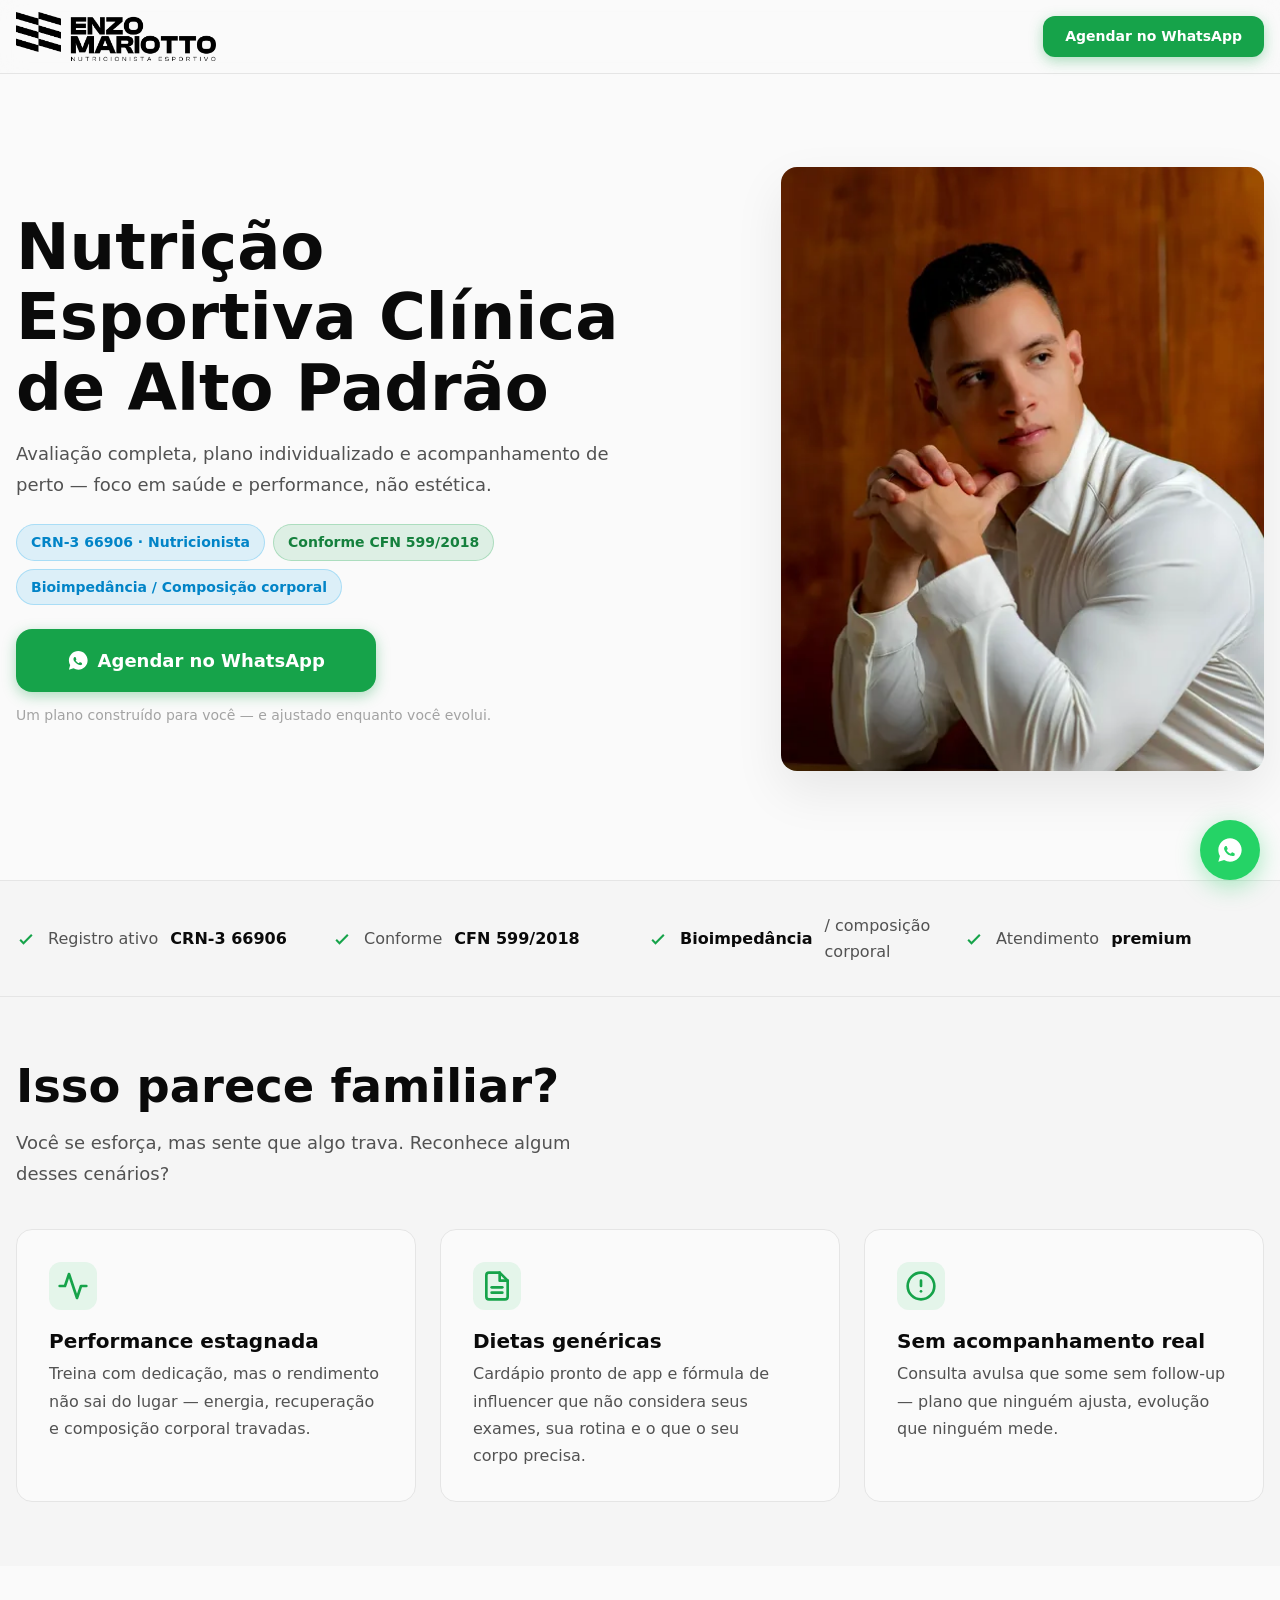
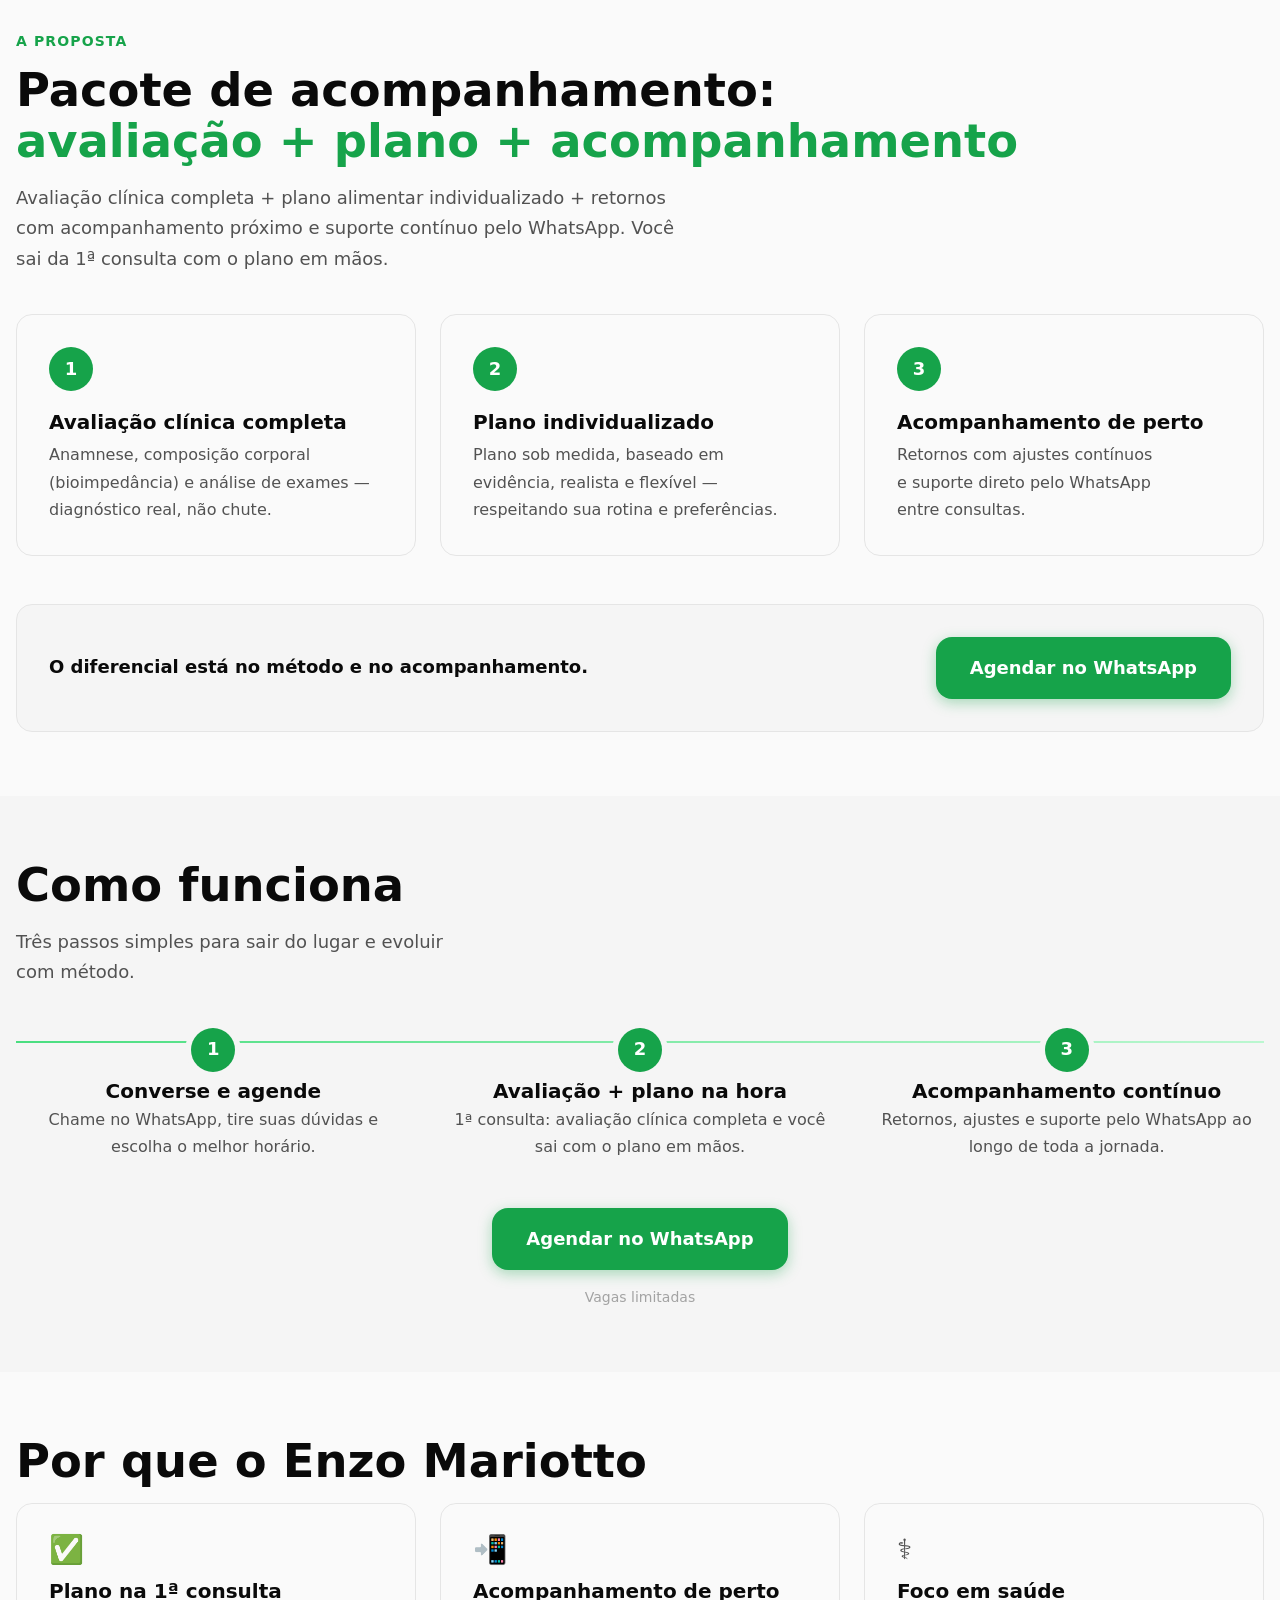
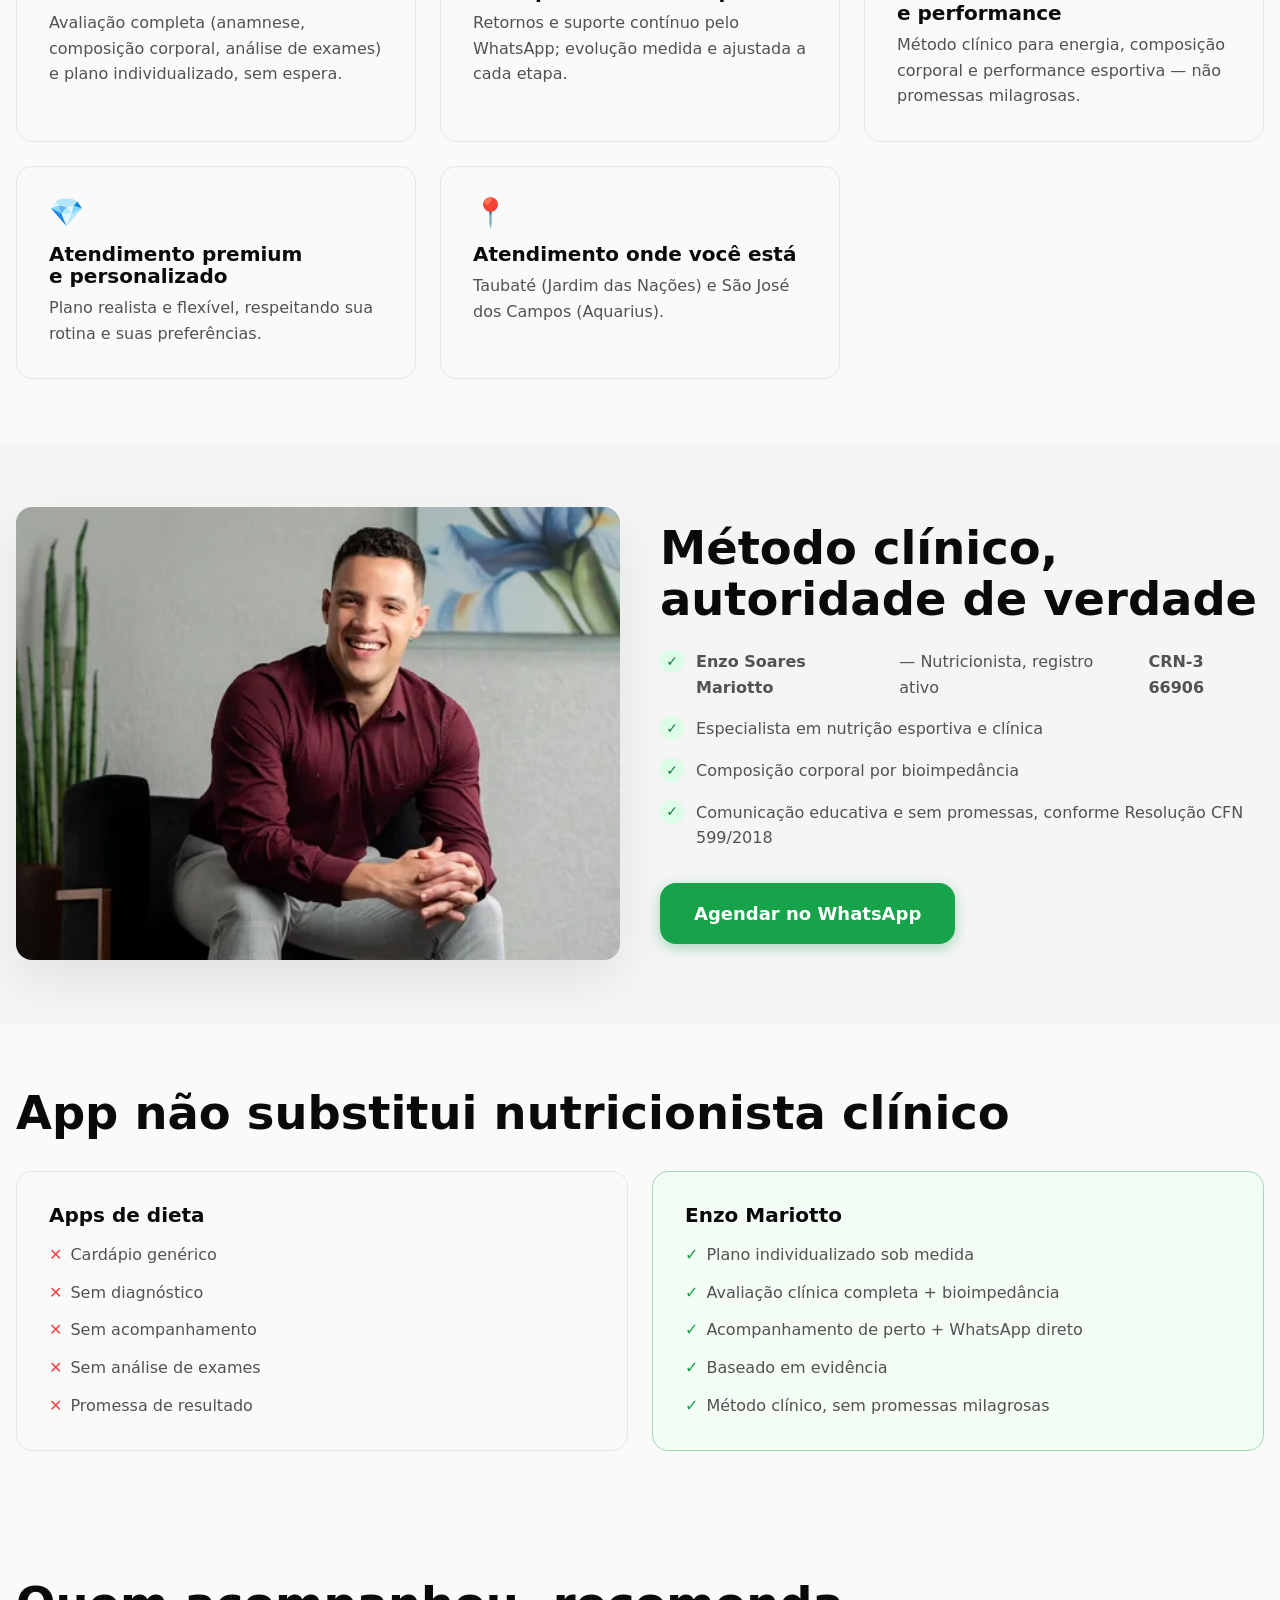
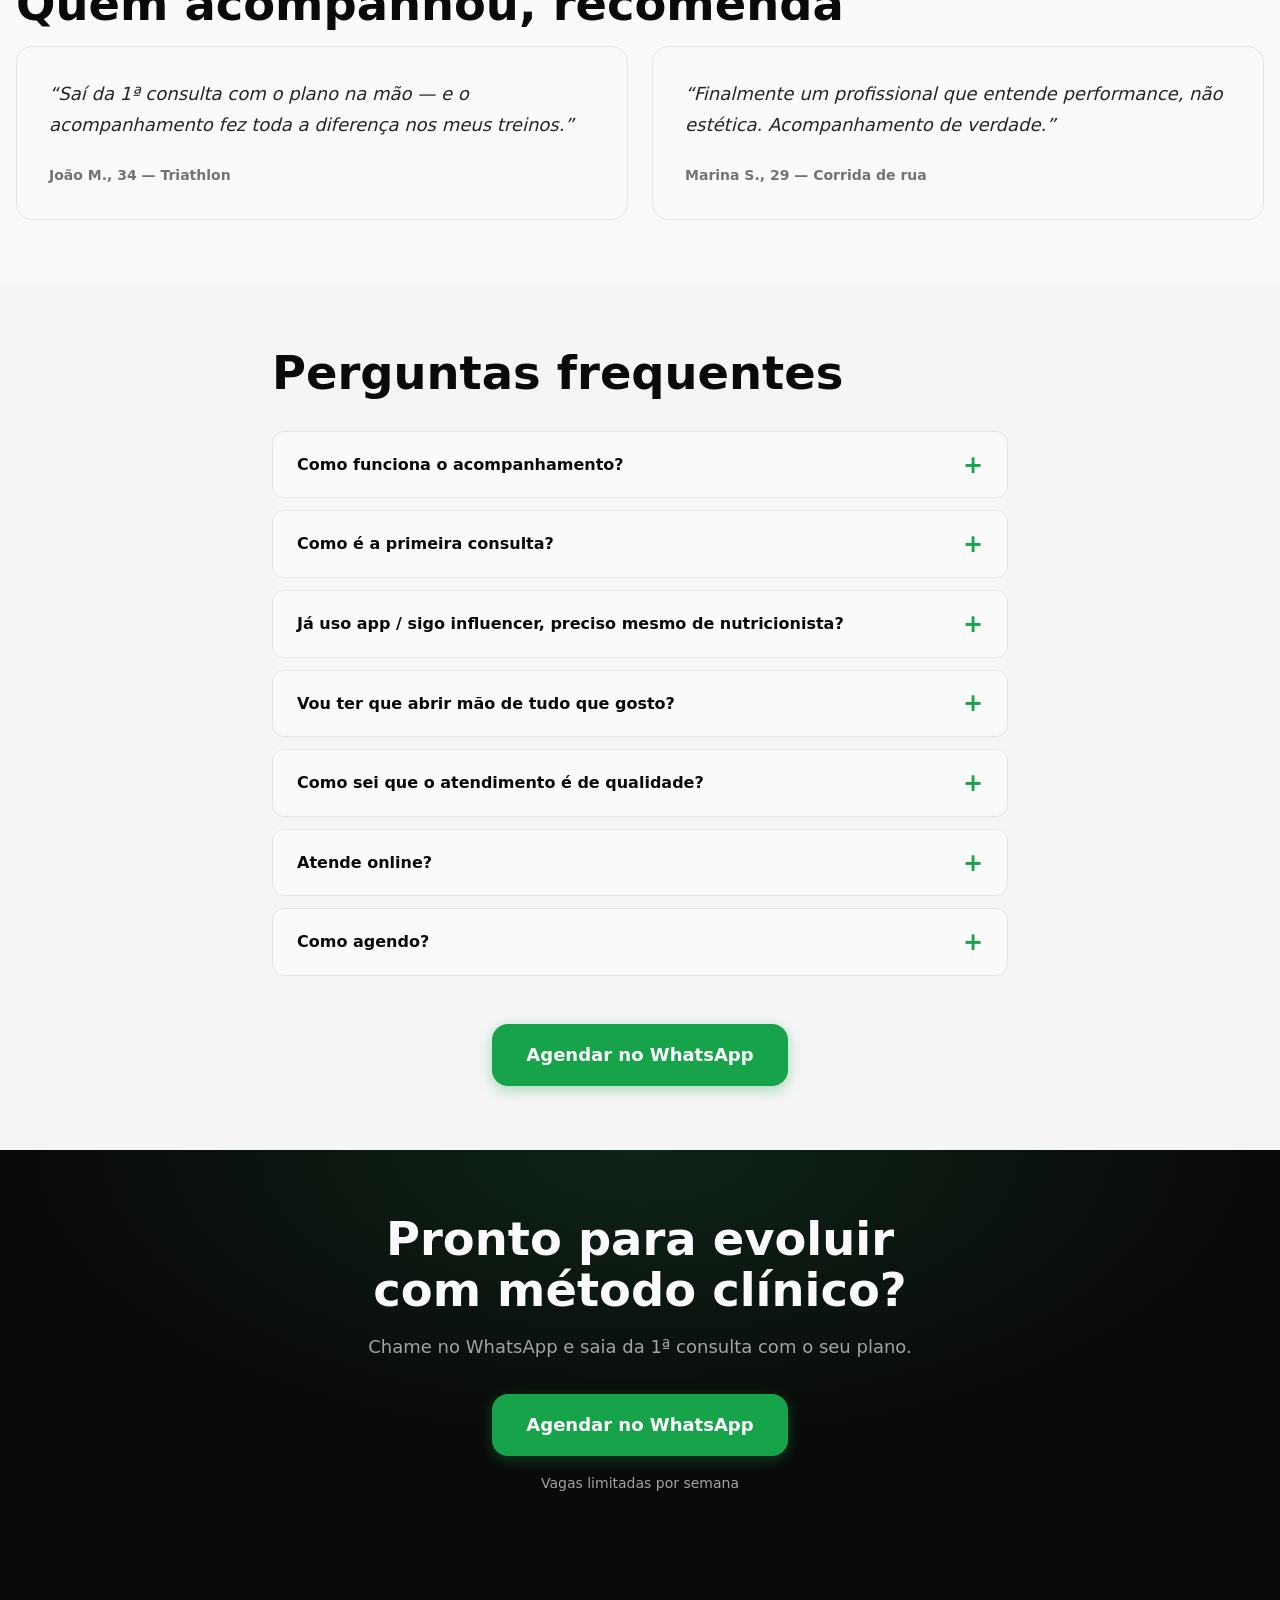
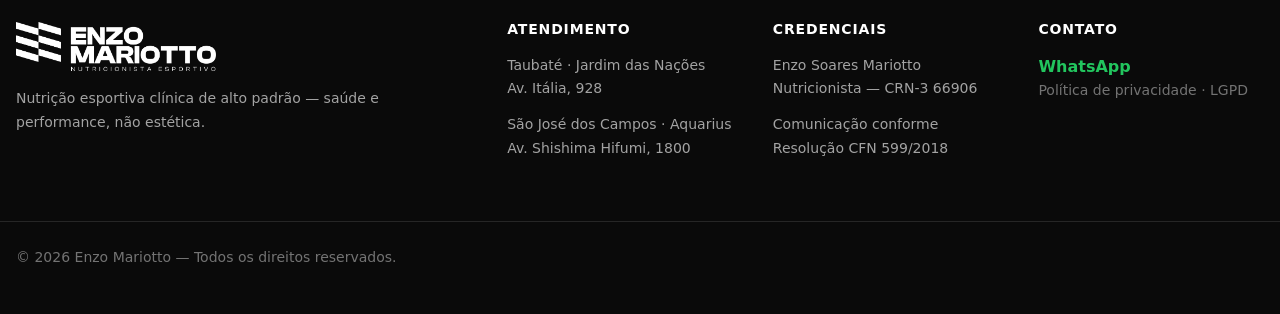
==== index.html @ f314dfc6 "Landing page inicial — nutricionista esportivo" ====
<!DOCTYPE html>
<html lang="pt-BR">
<head>
  <meta charset="UTF-8">
  <meta name="viewport" content="width=device-width, initial-scale=1.0, viewport-fit=cover">
  <meta http-equiv="Content-Security-Policy" content="default-src 'self' https://fonts.googleapis.com https://fonts.gstatic.com https://www.googletagmanager.com https://www.google-analytics.com https://analytics.google.com; style-src 'self' 'unsafe-inline' https://fonts.googleapis.com; script-src 'self' 'unsafe-inline' https://www.googletagmanager.com https://www.google-analytics.com https://ssl.g.google-analytics.com https://tagmanager.google.com; script-src-elem 'self' 'unsafe-inline' https://www.googletagmanager.com https://www.google-analytics.com https://tagmanager.google.com; img-src 'self' data: https: https://www.googletagmanager.com https://www.google-analytics.com https://www.google.com https://www.google.com.br https://stats.g.doubleclick.net; connect-src 'self' https://www.googletagmanager.com https://www.google-analytics.com https://analytics.google.com https://stats.g.doubleclick.net https://region1.google-analytics.com https://region1.analytics.google.com https://www.google.com https://www.google.com.br; font-src 'self' https://fonts.gstatic.com; frame-src 'self' https://www.googletagmanager.com https://www.google.com;">
  
  <!-- Google Tag Manager -->
  <script>
    window.dataLayer = window.dataLayer || [];
    (function(w,d,s,l,i){w[l]=w[l]||[];w[l].push({'gtm.start':
    new Date().getTime(),event:'gtm.js'});var f=d.getElementsByTagName(s)[0],
    j=d.createElement(s),dl=l!='dataLayer'?'&l='+l:'';j.async=true;j.src=
    'https://www.googletagmanager.com/gtm.js?id='+i+dl;f.parentNode.insertBefore(j,f);
    })(window,document,'script','dataLayer','GTM-W2R65798');
  </script>
  <!-- End Google Tag Manager -->

  <script>document.documentElement.classList.add("js");</script>

  <title>Nutrição Esportiva Clínica de Alto Padrão | Enzo Mariotto — Taubaté e São José dos Campos</title>
  <meta name="description" content="Nutrição esportiva clínica de alto padrão. Avaliação completa, plano individualizado e acompanhamento de perto — foco em saúde e performance. Taubaté (Jd. das Nações) e São José dos Campos (Aquarius).">
  <meta name="robots" content="index, follow">
  <link rel="canonical" href="https://www.enzo-mariotto.com.br/">

  <!-- Open Graph -->
  <meta property="og:type" content="website">
  <meta property="og:locale" content="pt_BR">
  <meta property="og:title" content="Nutrição Esportiva Clínica de Alto Padrão | Enzo Mariotto">
  <meta property="og:description" content="Avaliação completa, plano individualizado e acompanhamento de perto — foco em saúde e performance, não estética.">
  <meta property="og:url" content="https://www.enzo-mariotto.com.br/">
  <meta property="og:image" content="https://www.enzo-mariotto.com.br/assets/logo/logo-preto.png">
  <meta property="og:site_name" content="Enzo Mariotto — Nutrição Esportiva Clínica">

  <!-- Twitter -->
  <meta name="twitter:card" content="summary">
  <meta name="twitter:title" content="Nutrição Esportiva Clínica de Alto Padrão | Enzo Mariotto">
  <meta name="twitter:description" content="Avaliação completa, plano individualizado e acompanhamento de perto — foco em saúde e performance, não estética.">

  <link rel="icon" href="assets/logo/logo-preto.png" type="image/png">

  <!-- Fonts (font-display swap) -->
  <link rel="preconnect" href="https://fonts.googleapis.com">
  <link rel="preconnect" href="https://fonts.gstatic.com" crossorigin>
  <link rel="stylesheet" href="https://fonts.googleapis.com/css2?family=Inter:wght@400;500;600;700&display=swap" media="print" onload="this.media='all'">
  <noscript><link rel="stylesheet" href="https://fonts.googleapis.com/css2?family=Inter:wght@400;500;600;700&display=swap"></noscript>

  <!-- Critical Path CSS Inline -->
  <style>
    :root {
      --color-primary-50: #f0fdf4;
      --color-primary-600: #16a34a;
      --color-primary-700: #15803d;
      --color-gray-50: #fafafa;
      --color-gray-200: #e5e5e5;
      --color-gray-600: #525252;
      --color-gray-950: #0a0a0a;
      --font-sans: "Inter", system-ui, -apple-system, sans-serif;
    }
    *, *::before, *::after { box-sizing: border-box; }
    html { scroll-behavior: smooth; }
    body {
      margin: 0;
      font-family: var(--font-sans);
      font-size: 1rem;
      line-height: 1.6;
      color: var(--color-gray-600);
      background: var(--color-gray-50);
      -webkit-font-smoothing: antialiased;
    }
    a { color: inherit; text-decoration: none; }
    h1, h2, p { margin: 0; }
    .container { width: 100%; max-width: 1280px; margin-inline: auto; padding-inline: 1rem; }
    .site-header { position: sticky; top: 0; z-index: 120; background: rgba(250, 250, 250, 0.85); backdrop-filter: blur(12px); border-bottom: 1px solid var(--color-gray-200); }
    .site-header__inner { display: flex; align-items: center; justify-content: space-between; padding-block: 0.75rem; }
    .site-header__logo { width: 200px; height: auto; }
    .btn { display: inline-flex; align-items: center; justify-content: center; gap: 0.5rem; padding: 0.875rem 1.5rem; border-radius: 0.75rem; font-weight: 600; font-size: 1rem; background: var(--color-primary-600); color: #fff; box-shadow: 0 4px 14px rgba(22, 163, 74, 0.35); cursor: pointer; border: none; }
    .hero { padding-block: 3rem 4rem; }
    .hero__grid { display: grid; gap: 2.5rem; align-items: start; }
    .hero__headline { font-size: clamp(2.5rem, 5vw + 1rem, 4rem); font-weight: 700; color: var(--color-gray-950); line-height: 1.1; max-width: 16ch; }
    .hero__subheadline { font-size: 1.125rem; color: var(--color-gray-600); max-width: 55ch; margin-top: 1rem; line-height: 1.7; }
    .hero__badges { display: flex; flex-wrap: wrap; gap: 0.5rem; margin-top: 1.5rem; }
    .badge { display: inline-flex; align-items: center; gap: 0.5rem; padding: 0.375rem 0.875rem; border-radius: 9999px; font-size: 0.875rem; font-weight: 600; background: var(--color-gray-100); border: 1px solid var(--color-gray-200); }
    .hero__cta { margin-top: 1.5rem; width: 100%; max-width: 320px; }
    .hero__visual { order: -1; }
    .hero__image { display: block; width: 100%; aspect-ratio: 4 / 5; border-radius: 1rem; object-fit: cover; box-shadow: 0 20px 50px rgba(0, 0, 0, 0.08); }
    @media (min-width: 1024px) {
      .hero__grid { grid-template-columns: 1.2fr 0.8fr; align-items: center; min-height: 70vh; }
      .hero__visual { order: 0; }
      .hero__cta { max-width: 360px; }
    }
  </style>

  <!-- Async CSS stylesheet import -->
  <link rel="stylesheet" href="css/styles.css">

  <!-- Schema.org JSON-LD -->
  <script type="application/ld+json">
  {
    "@context": "https://schema.org",
    "@type": "MedicalBusiness",
    "@id": "https://www.enzo-mariotto.com.br/#business",
    "medicalSpecialty": "https://schema.org/DietNutrition",
    "name": "Enzo Mariotto — Nutrição Esportiva Clínica",
    "description": "Nutrição esportiva clínica de alto padrão: avaliação completa, plano individualizado e acompanhamento de perto. Foco em saúde e performance, não estética.",
    "url": "https://www.enzo-mariotto.com.br/",
    "image": "https://www.enzo-mariotto.com.br/assets/logo/logo-preto.png",
    "telephone": "+5512988998362",
    "address": [
      {
        "@type": "PostalAddress",
        "streetAddress": "Av. Itália, 928 — Jardim das Nações",
        "addressLocality": "Taubaté",
        "addressRegion": "SP",
        "addressCountry": "BR"
      },
      {
        "@type": "PostalAddress",
        "streetAddress": "Av. Shishima Hifumi, 1800 — Aquarius",
        "addressLocality": "São José dos Campos",
        "addressRegion": "SP",
        "addressCountry": "BR"
      }
    ],
    "areaServed": ["Taubaté", "São José dos Campos"],
    "employee": {
      "@type": "Person",
      "name": "Enzo Soares Mariotto",
      "jobTitle": "Nutricionista",
      "memberOf": { "@type": "Organization", "name": "CRN-3" }
    }
  }
  </script>
  <script type="application/ld+json">
  {
    "@context": "https://schema.org",
    "@type": "FAQPage",
    "mainEntity": [
      {
        "@type": "Question",
        "name": "Como funciona o acompanhamento?",
        "acceptedAnswer": { "@type": "Answer", "text": "Pacote de acompanhamento com avaliação clínica completa, plano individualizado e retornos — você sai da 1ª consulta com o plano em mãos." }
      },
      {
        "@type": "Question",
        "name": "Como é a primeira consulta?",
        "acceptedAnswer": { "@type": "Answer", "text": "Avaliação clínica completa (anamnese, composição corporal e análise de exames) + plano individualizado — você sai da 1ª consulta com o plano em mãos." }
      },
      {
        "@type": "Question",
        "name": "Já uso app / sigo influencer, preciso mesmo de nutricionista?",
        "acceptedAnswer": { "@type": "Answer", "text": "App entrega cardápio; nutricionista clínico entrega diagnóstico, plano sob medida e acompanhamento baseado em evidência. O acompanhamento é o que faz diferença no resultado." }
      },
      {
        "@type": "Question",
        "name": "Vou ter que abrir mão de tudo que gosto?",
        "acceptedAnswer": { "@type": "Answer", "text": "Não. O plano é realista e progressivo, respeitando sua rotina e suas preferências." }
      },
      {
        "@type": "Question",
        "name": "Como sei que o atendimento é de qualidade?",
        "acceptedAnswer": { "@type": "Answer", "text": "Método clínico baseado em evidência, acompanhamento individualizado e atendimento de alto padrão — sem promessas milagrosas. Registro ativo CRN-3 66906." }
      },
      {
        "@type": "Question",
        "name": "Atende online?",
        "acceptedAnswer": { "@type": "Answer", "text": "O acompanhamento é presencial em Taubaté (Jd. das Nações) e São José dos Campos (Aquarius). Online: a confirmar." }
      },
      {
        "@type": "Question",
        "name": "Como agendo?",
        "acceptedAnswer": { "@type": "Answer", "text": "Direto pelo WhatsApp — converse, tire dúvidas e escolha o melhor horário." }
      }
    ]
  }
  </script>
</head>
<body>
  <!-- Google Tag Manager (noscript) -->
  <noscript><iframe src="https://www.googletagmanager.com/ns.html?id=GTM-W2R65798"
  height="0" width="0" style="display:none;visibility:hidden"></iframe></noscript>
  <!-- End Google Tag Manager (noscript) -->
  <a class="skip-link" href="#main">Pular para conteúdo principal</a>

  <!-- ===== HEADER ===== -->
  <header class="site-header" role="banner">
    <div class="container site-header__inner">
      <a href="#hero" class="site-header__brand" aria-label="Enzo Mariotto — Nutrição Esportiva Clínica">
        <img class="site-header__logo site-header__logo--dark" src="assets/logo/logo-preto.png" alt="" width="200" height="49" loading="eager">
        <img class="site-header__logo site-header__logo--light" src="assets/logo/logo-branco.png" alt="" width="200" height="49" loading="eager">
      </a>
      <a class="btn btn-primary site-header__cta" href="#" data-cta-location="header" data-whatsapp-link
         aria-label="Agendar avaliação via WhatsApp — abre conversa no WhatsApp">
        Agendar no WhatsApp
      </a>
    </div>
  </header>

  <main id="main" role="main">

    <!-- ===== HERO ===== -->
    <section id="hero" class="hero" aria-labelledby="hero-headline">
      <div class="container hero__grid">
        <div class="hero__content">
          <h1 id="hero-headline" class="hero__headline animate-fade-up">Nutrição Esportiva Clínica de Alto Padrão</h1>
          <p class="hero__subheadline animate-fade-up">Avaliação completa, plano individualizado e acompanhamento de perto — foco em saúde e performance, não estética.</p>

          <ul class="hero__badges animate-fade-up" aria-label="Credenciais e conformidade">
            <li class="badge badge-trust">CRN-3 66906 · Nutricionista</li>
            <li class="badge badge-success">Conforme CFN 599/2018</li>
            <li class="badge badge-accent">Bioimpedância / Composição corporal</li>
          </ul>

          <a class="btn btn-primary btn-lg hero__cta animate-fade-up" href="#" data-cta-location="hero" data-whatsapp-link
             aria-label="Agendar avaliação via WhatsApp — abre conversa no WhatsApp">
            <svg class="icon" aria-hidden="true" viewBox="0 0 24 24" fill="currentColor"><path d="M12 2C6.48 2 2 6.48 2 12c0 1.88.52 3.66 1.42 5.18L2 22l4.93-1.39A9.96 9.96 0 0 0 12 22c5.52 0 10-4.48 10-10S17.52 2 12 2zm4.27 14.06c-.2.56-1.17 1.07-1.62 1.11-.42.04-.95.16-2.88-.6-2.32-.9-3.79-3.24-3.91-3.39-.11-.15-.93-1.24-.93-2.37 0-1.13.59-1.68.8-1.91.21-.23.46-.29.61-.29.15 0 .3 0 .43.01.14.01.32-.05.5.38.2.47.65 1.61.71 1.73.06.11.1.24.02.39-.08.15-.12.24-.24.37-.12.13-.25.29-.36.39-.12.12-.24.25-.11.49.13.24.58.96 1.25 1.55.86.76 1.59 1 1.81 1.11.22.11.35.09.48-.06.13-.15.55-.64.7-.86.15-.22.3-.18.5-.11.21.07 1.33.63 1.56.74.23.12.38.18.43.28.06.09.06.53-.14 1.09z"/></svg>
            Agendar no WhatsApp
          </a>
           <p class="hero__microcopy">Um plano construído para você — e ajustado enquanto você evolui.</p>
        </div>

        <div class="hero__visual animate-fade-up">
          <picture>
            <source type="image/webp" srcset="assets/hero/hero-480.webp 480w, assets/hero/hero-640.webp 640w, assets/hero/hero-852.webp 852w" sizes="(min-width: 1024px) 480px, 100vw">
            <img class="hero__image" src="assets/hero/hero-852.jpg" width="852" height="1065" fetchpriority="high" loading="eager"
                 alt="Enzo Mariotto, nutricionista esportivo e clínico, em seu consultório">
          </picture>
        </div>
      </div>
    </section>

    <!-- ===== PROVA INICIAL ===== -->
    <section class="authority-stack" aria-label="Credenciais e conformidade">
      <div class="container authority-stack__grid">
        <div class="authority-stack__item"><svg class="icon icon--check" aria-hidden="true" viewBox="0 0 24 24" fill="none" stroke="currentColor" stroke-width="2.5"><path d="M5 13l4 4 10-10"/></svg> Registro ativo <strong>CRN-3 66906</strong></div>
        <div class="authority-stack__item"><svg class="icon icon--check" aria-hidden="true" viewBox="0 0 24 24" fill="none" stroke="currentColor" stroke-width="2.5"><path d="M5 13l4 4 10-10"/></svg> Conforme <strong>CFN 599/2018</strong></div>
        <div class="authority-stack__item"><svg class="icon icon--check" aria-hidden="true" viewBox="0 0 24 24" fill="none" stroke="currentColor" stroke-width="2.5"><path d="M5 13l4 4 10-10"/></svg> <strong>Bioimpedância</strong> / composição corporal</div>
        <div class="authority-stack__item"><svg class="icon icon--check" aria-hidden="true" viewBox="0 0 24 24" fill="none" stroke="currentColor" stroke-width="2.5"><path d="M5 13l4 4 10-10"/></svg> Atendimento <strong>premium</strong></div>
      </div>
    </section>

    <!-- ===== PROBLEMAS ===== -->
    <section class="section section--alt pain-points" aria-labelledby="problemas-title">
      <div class="container">
        <h2 class="section__title" id="problemas-title">Isso parece familiar?</h2>
        <p class="section__lead" style="max-width: 50ch;">Você se esforça, mas sente que algo trava. Reconhece algum desses cenários?</p>
        <div class="pain-points__grid">
          <article class="pain-card">
            <div class="pain-card__icon" aria-hidden="true">
              <svg width="32" height="32" viewBox="0 0 24 24" fill="none" stroke="currentColor" stroke-width="2" stroke-linecap="round" stroke-linejoin="round"><path d="M22 12h-4l-3 9L9 3l-3 9H2"/></svg>
            </div>
            <div class="pain-card__body">
              <h3>Performance estagnada</h3>
              <p>Treina com dedicação, mas o rendimento não sai do lugar — energia, recuperação e composição corporal travadas.</p>
            </div>
          </article>
          <article class="pain-card">
            <div class="pain-card__icon" aria-hidden="true">
              <svg width="32" height="32" viewBox="0 0 24 24" fill="none" stroke="currentColor" stroke-width="2" stroke-linecap="round" stroke-linejoin="round"><path d="M14 2H6a2 2 0 0 0-2 2v16a2 2 0 0 0 2 2h12a2 2 0 0 0 2-2V8z"/><polyline points="14 2 14 8 20 8"/><line x1="16" y1="13" x2="8" y2="13"/><line x1="16" y1="17" x2="8" y2="17"/></svg>
            </div>
            <div class="pain-card__body">
              <h3>Dietas genéricas</h3>
              <p>Cardápio pronto de app e fórmula de influencer que não considera seus exames, sua rotina e o que o seu corpo precisa.</p>
            </div>
          </article>
          <article class="pain-card">
            <div class="pain-card__icon" aria-hidden="true">
              <svg width="32" height="32" viewBox="0 0 24 24" fill="none" stroke="currentColor" stroke-width="2" stroke-linecap="round" stroke-linejoin="round"><circle cx="12" cy="12" r="10"/><line x1="12" y1="8" x2="12" y2="12"/><line x1="12" y1="16" x2="12.01" y2="16"/></svg>
            </div>
            <div class="pain-card__body">
              <h3>Sem acompanhamento real</h3>
              <p>Consulta avulsa que some sem follow-up — plano que ninguém ajusta, evolução que ninguém mede.</p>
            </div>
          </article>
        </div>
      </div>
    </section>

    <!-- ===== SOLUÇÃO / PACOTE ===== -->
    <section class="section" aria-labelledby="pacote-title">
      <div class="container">
        <p class="section__eyebrow">A proposta</p>
        <h2 class="section__title" id="pacote-title">Pacote de acompanhamento: <span class="section__title-accent">avaliação + plano + acompanhamento</span></h2>
        <p class="section__lead">Avaliação clínica completa + plano alimentar individualizado + retornos com acompanhamento próximo e suporte contínuo pelo WhatsApp. Você sai da 1ª consulta com o plano em mãos.</p>

        <div class="proposal-grid">
          <article class="proposal-card">
            <div class="proposal-card__number" aria-hidden="true">1</div>
            <div class="proposal-card__body">
              <h3>Avaliação clínica completa</h3>
              <p>Anamnese, composição corporal (bioimpedância) e análise de exames — diagnóstico real, não chute.</p>
            </div>
          </article>
          <article class="proposal-card">
            <div class="proposal-card__number" aria-hidden="true">2</div>
            <div class="proposal-card__body">
              <h3>Plano individualizado</h3>
              <p>Plano sob medida, baseado em evidência, realista e flexível — respeitando sua rotina e preferências.</p>
            </div>
          </article>
          <article class="proposal-card">
            <div class="proposal-card__number" aria-hidden="true">3</div>
            <div class="proposal-card__body">
              <h3>Acompanhamento de perto</h3>
              <p>Retornos com ajustes contínuos e suporte direto pelo WhatsApp entre consultas.</p>
            </div>
          </article>
        </div>

        <div class="cta-band">
          <p class="cta-band__title">O diferencial está no método e no acompanhamento.</p>
          <a class="btn btn-primary btn-lg" href="#" data-cta-location="pacote" data-whatsapp-link>Agendar no WhatsApp</a>
        </div>
      </div>
    </section>

    <!-- ===== COMO FUNCIONA ===== -->
    <section class="section section--alt how-it-works" aria-labelledby="como-funciona-title">
      <div class="container">
        <h2 class="section__title" id="como-funciona-title">Como funciona</h2>
        <p class="section__lead" style="max-width: 45ch;">Três passos simples para sair do lugar e evoluir com método.</p>
        <div class="timeline">
          <div class="timeline__line" aria-hidden="true"></div>
          <article class="timeline__item">
            <div class="timeline__badge">1</div>
            <div class="timeline__content">
              <h3>Converse e agende</h3>
              <p>Chame no WhatsApp, tire suas dúvidas e escolha o melhor horário.</p>
            </div>
          </article>
          <article class="timeline__item">
            <div class="timeline__badge">2</div>
            <div class="timeline__content">
              <h3>Avaliação + plano na hora</h3>
              <p>1ª consulta: avaliação clínica completa e você sai com o plano em mãos.</p>
            </div>
          </article>
          <article class="timeline__item">
            <div class="timeline__badge">3</div>
            <div class="timeline__content">
              <h3>Acompanhamento contínuo</h3>
              <p>Retornos, ajustes e suporte pelo WhatsApp ao longo de toda a jornada.</p>
            </div>
          </article>
        </div>
        <div class="section__cta-wrap">
          <a class="btn btn-primary btn-lg" href="#" data-cta-location="como-funciona" data-whatsapp-link>Agendar no WhatsApp</a>
          <p class="section__microcopy">Vagas limitadas</p>
        </div>
      </div>
    </section>

    <!-- ===== BENEFÍCIOS ===== -->
    <section class="section" aria-labelledby="beneficios-title">
      <div class="container">
        <h2 class="section__title" id="beneficios-title">Por que o Enzo Mariotto</h2>
        <div class="card-grid card-grid--3">
          <article class="card">
            <span class="card__icon" aria-hidden="true">✅</span>
            <h3>Plano na 1ª consulta</h3>
            <p>Avaliação completa (anamnese, composição corporal, análise de exames) e plano individualizado, sem espera.</p>
          </article>
          <article class="card">
            <span class="card__icon" aria-hidden="true">📲</span>
            <h3>Acompanhamento de perto</h3>
            <p>Retornos e suporte contínuo pelo WhatsApp; evolução medida e ajustada a cada etapa.</p>
          </article>
          <article class="card">
            <span class="card__icon" aria-hidden="true">⚕️</span>
            <h3>Foco em saúde e performance</h3>
            <p>Método clínico para energia, composição corporal e performance esportiva — não promessas milagrosas.</p>
          </article>
          <article class="card">
            <span class="card__icon" aria-hidden="true">💎</span>
            <h3>Atendimento premium e personalizado</h3>
            <p>Plano realista e flexível, respeitando sua rotina e suas preferências.</p>
          </article>
          <article class="card">
            <span class="card__icon" aria-hidden="true">📍</span>
            <h3>Atendimento onde você está</h3>
            <p>Taubaté (Jardim das Nações) e São José dos Campos (Aquarius).</p>
          </article>
        </div>
      </div>
    </section>

    <!-- ===== AUTORIDADE / SOBRE ===== -->
    <section class="section section--alt" aria-labelledby="autoridade-title">
      <div class="container authority">
        <div class="authority__visual">
          <picture>
            <source type="image/webp" srcset="assets/authority/authority-480.webp 480w, assets/authority/authority-640.webp 640w, assets/authority/authority-852.webp 852w" sizes="(min-width: 768px) 480px, 100vw">
            <img class="authority__image" src="assets/authority/authority-852.jpg" width="852" height="639" loading="lazy"
                 alt="Enzo Mariotto durante atendimento nutricional em seu consultório">
          </picture>
        </div>
        <div class="authority__content">
          <h2 class="section__title" id="autoridade-title">Método clínico, autoridade de verdade</h2>
          <ul class="credential-list">
            <li><strong>Enzo Soares Mariotto</strong> — Nutricionista, registro ativo <strong>CRN-3 66906</strong></li>
            <li>Especialista em nutrição esportiva e clínica</li>
            <li>Composição corporal por bioimpedância</li>
            <li>Comunicação educativa e sem promessas, conforme Resolução CFN 599/2018</li>
          </ul>
          <a class="btn btn-primary btn-lg" href="#" data-cta-location="autoridade" data-whatsapp-link>Agendar no WhatsApp</a>
        </div>
      </div>
    </section>

    <!-- ===== DIFERENCIAIS VS APPS ===== -->
    <section class="section" aria-labelledby="diferenciais-title">
      <div class="container">
        <h2 class="section__title" id="diferenciais-title">App não substitui nutricionista clínico</h2>
        <div class="comparison">
          <div class="comparison__col comparison__col--apps">
            <h3>Apps de dieta</h3>
            <ul>
              <li>Cardápio genérico</li>
              <li>Sem diagnóstico</li>
              <li>Sem acompanhamento</li>
              <li>Sem análise de exames</li>
              <li>Promessa de resultado</li>
            </ul>
          </div>
          <div class="comparison__col comparison__col--enzo">
            <h3>Enzo Mariotto</h3>
            <ul>
              <li>Plano individualizado sob medida</li>
              <li>Avaliação clínica completa + bioimpedância</li>
              <li>Acompanhamento de perto + WhatsApp direto</li>
              <li>Baseado em evidência</li>
              <li>Método clínico, sem promessas milagrosas</li>
            </ul>
          </div>
        </div>
      </div>
    </section>

    <!-- ===== DEPOIMENTOS ===== -->
    <section class="section" aria-labelledby="depoimentos-title">
      <div class="container">
        <h2 class="section__title" id="depoimentos-title">Quem acompanhou, recomenda</h2>
        <div class="card-grid card-grid--2">
          <figure class="card testimonial">
            <blockquote>“Saí da 1ª consulta com o plano na mão — e o acompanhamento fez toda a diferença nos meus treinos.”</blockquote>
            <figcaption>João M., 34 — Triathlon</figcaption>
          </figure>
          <figure class="card testimonial">
            <blockquote>“Finalmente um profissional que entende performance, não estética. Acompanhamento de verdade.”</blockquote>
            <figcaption>Marina S., 29 — Corrida de rua</figcaption>
          </figure>
        </div>
      </div>
    </section>

    <!-- ===== FAQ ===== -->
    <section class="section section--alt" aria-labelledby="faq-title">
      <div class="container container--md">
        <h2 class="section__title" id="faq-title">Perguntas frequentes</h2>
        <div class="faq">
          <details class="faq__item">
            <summary class="faq__question">Como funciona o acompanhamento?</summary>
            <div class="faq__answer"><p>Pacote de acompanhamento com avaliação clínica completa, plano individualizado e retornos — você sai da 1ª consulta com o plano em mãos.</p></div>
          </details>
          <details class="faq__item">
            <summary class="faq__question">Como é a primeira consulta?</summary>
            <div class="faq__answer"><p>Avaliação clínica completa (anamnese, composição corporal e análise de exames) + plano individualizado — você sai da 1ª consulta com o plano em mãos.</p></div>
          </details>
          <details class="faq__item">
            <summary class="faq__question">Já uso app / sigo influencer, preciso mesmo de nutricionista?</summary>
            <div class="faq__answer"><p>App entrega cardápio; nutricionista clínico entrega diagnóstico, plano sob medida e acompanhamento baseado em evidência. O acompanhamento é o que faz diferença no resultado.</p></div>
          </details>
          <details class="faq__item">
            <summary class="faq__question">Vou ter que abrir mão de tudo que gosto?</summary>
            <div class="faq__answer"><p>Não. Plano realista e progressivo, respeitando sua rotina e suas preferências.</p></div>
          </details>
          <details class="faq__item">
            <summary class="faq__question">Como sei que o atendimento é de qualidade?</summary>
            <div class="faq__answer"><p>Método clínico baseado em evidência, acompanhamento individualizado e registro ativo CRN-3 66906 — sem promessas milagrosas.</p></div>
          </details>
          <details class="faq__item">
            <summary class="faq__question">Atende online?</summary>
            <div class="faq__answer"><p>O acompanhamento é presencial em Taubaté (Jd. das Nações) e São José dos Campos (Aquarius). Online: a confirmar.</p></div>
          </details>
          <details class="faq__item">
            <summary class="faq__question">Como agendo?</summary>
            <div class="faq__answer"><p>Direto pelo WhatsApp — converse, tire dúvidas e escolha o melhor horário.</p></div>
          </details>
        </div>
        <div class="section__cta-wrap">
          <a class="btn btn-primary btn-lg" href="#" data-cta-location="faq" data-whatsapp-link>Agendar no WhatsApp</a>
        </div>
      </div>
    </section>

    <!-- ===== CTA FINAL ===== -->
    <section class="section section--final-cta" aria-labelledby="final-cta-title">
      <div class="container container--md">
        <h2 class="section__title" id="final-cta-title">Pronto para evoluir com método clínico?</h2>
        <p class="section__lead">Chame no WhatsApp e saia da 1ª consulta com o seu plano.</p>
        <a class="btn btn-primary btn-lg" href="#" data-cta-location="footer" data-whatsapp-link>Agendar no WhatsApp</a>
        <p class="section__microcopy">Vagas limitadas por semana</p>
      </div>
    </section>

  </main>

  <!-- ===== FOOTER ===== -->
  <footer class="site-footer" role="contentinfo">
    <div class="container site-footer__grid">
      <div class="site-footer__brand">
        <img class="site-footer__logo" src="assets/logo/logo-branco.png" alt="Enzo Mariotto — Nutrição Esportiva Clínica" width="200" height="49" loading="lazy">
        <p>Nutrição esportiva clínica de alto padrão — saúde e performance, não estética.</p>
      </div>
      <div class="site-footer__col">
        <h4>Atendimento</h4>
        <p>Taubaté · Jardim das Nações<br>Av. Itália, 928</p>
        <p>São José dos Campos · Aquarius<br>Av. Shishima Hifumi, 1800</p>
      </div>
      <div class="site-footer__col">
        <h4>Credenciais</h4>
        <p>Enzo Soares Mariotto<br>Nutricionista — CRN-3 66906</p>
        <p>Comunicação conforme Resolução CFN 599/2018</p>
      </div>
      <div class="site-footer__col">
        <h4>Contato</h4>
        <a class="site-footer__link" href="#" data-cta-location="footer-link" data-whatsapp-link>WhatsApp</a>
        <p class="site-footer__muted">Política de privacidade · LGPD</p>
      </div>
    </div>
    <div class="container site-footer__bottom">
      <p>© <span data-year>2026</span> Enzo Mariotto — Todos os direitos reservados.</p>
    </div>
  </footer>

  <!-- ===== STICKY CTA (mobile) ===== -->
  <a class="sticky-cta" href="#" data-cta-location="sticky" data-whatsapp-link
     aria-label="Agendar avaliação via WhatsApp — abre conversa no WhatsApp">
    <svg class="icon" aria-hidden="true" viewBox="0 0 24 24" fill="currentColor"><path d="M12 2C6.48 2 2 6.48 2 12c0 1.88.52 3.66 1.42 5.18L2 22l4.93-1.39A9.96 9.96 0 0 0 12 22c5.52 0 10-4.48 10-10S17.52 2 12 2zm4.27 14.06c-.2.56-1.17 1.07-1.62 1.11-.42.04-.95.16-2.88-.6-2.32-.9-3.79-3.24-3.91-3.39-.11-.15-.93-1.24-.93-2.37 0-1.13.59-1.68.8-1.91.21-.23.46-.29.61-.29.15 0 .3 0 .43.01.14.01.32-.05.5.38.2.47.65 1.61.71 1.73.06.11.1.24.02.39-.08.15-.12.24-.24.37-.12.13-.25.29-.36.39-.12.12-.24.25-.11.49.13.24.58.96 1.25 1.55.86.76 1.59 1 1.81 1.11.22.11.35.09.48-.06.13-.15.55-.64.7-.86.15-.22.3-.18.5-.11.21.07 1.33.63 1.56.74.23.12.38.18.43.28.06.09.06.53-.14 1.09z"/></svg>
    Agendar no WhatsApp
  </a>

  <!-- ===== WHATSAPP FLOATING BUTTON ===== -->
  <a class="whatsapp-float" href="#" data-cta-location="float_button" data-whatsapp-link
     aria-label="Falar com Enzo no WhatsApp">
    <svg class="whatsapp-float__icon" aria-hidden="true" viewBox="0 0 24 24" fill="currentColor"><path d="M12 2C6.48 2 2 6.48 2 12c0 1.88.52 3.66 1.42 5.18L2 22l4.93-1.39A9.96 9.96 0 0 0 12 22c5.52 0 10-4.48 10-10S17.52 2 12 2zm4.27 14.06c-.2.56-1.17 1.07-1.62 1.11-.42.04-.95.16-2.88-.6-2.32-.9-3.79-3.24-3.91-3.39-.11-.15-.93-1.24-.93-2.37 0-1.13.59-1.68.8-1.91.21-.23.46-.29.61-.29.15 0 .3 0 .43.01.14.01.32-.05.5.38.2.47.65 1.61.71 1.73.06.11.1.24.02.39-.08.15-.12.24-.24.37-.12.13-.25.29-.36.39-.12.12-.24.25-.11.49.13.24.58.96 1.25 1.55.86.76 1.59 1 1.81 1.11.22.11.35.09.48-.06.13-.15.55-.64.7-.86.15-.22.3-.18.5-.11.21.07 1.33.63 1.56.74.23.12.38.18.43.28.06.09.06.53-.14 1.09z"/></svg>
  </a>

  <!-- Service Worker registration -->
  <script>
    if ("serviceWorker" in navigator) {
      window.addEventListener("load", () => {
        navigator.serviceWorker.register("/sw.js").catch(() => {});
      });
    }
  </script>

  <!-- Main ES Module Entry Point -->
  <script type="module" src="js/main.js"></script>
</body>
</html>
---- css/styles.css ----
/* ============================================================
   styles.css — Main Stylesheet (@import chain)
   ============================================================ */
@import url("0-tokens.css");
@import url("1-base.css");
@import url("2-components.css");
@import url("3-layout.css");
@import url("4-utilities.css");
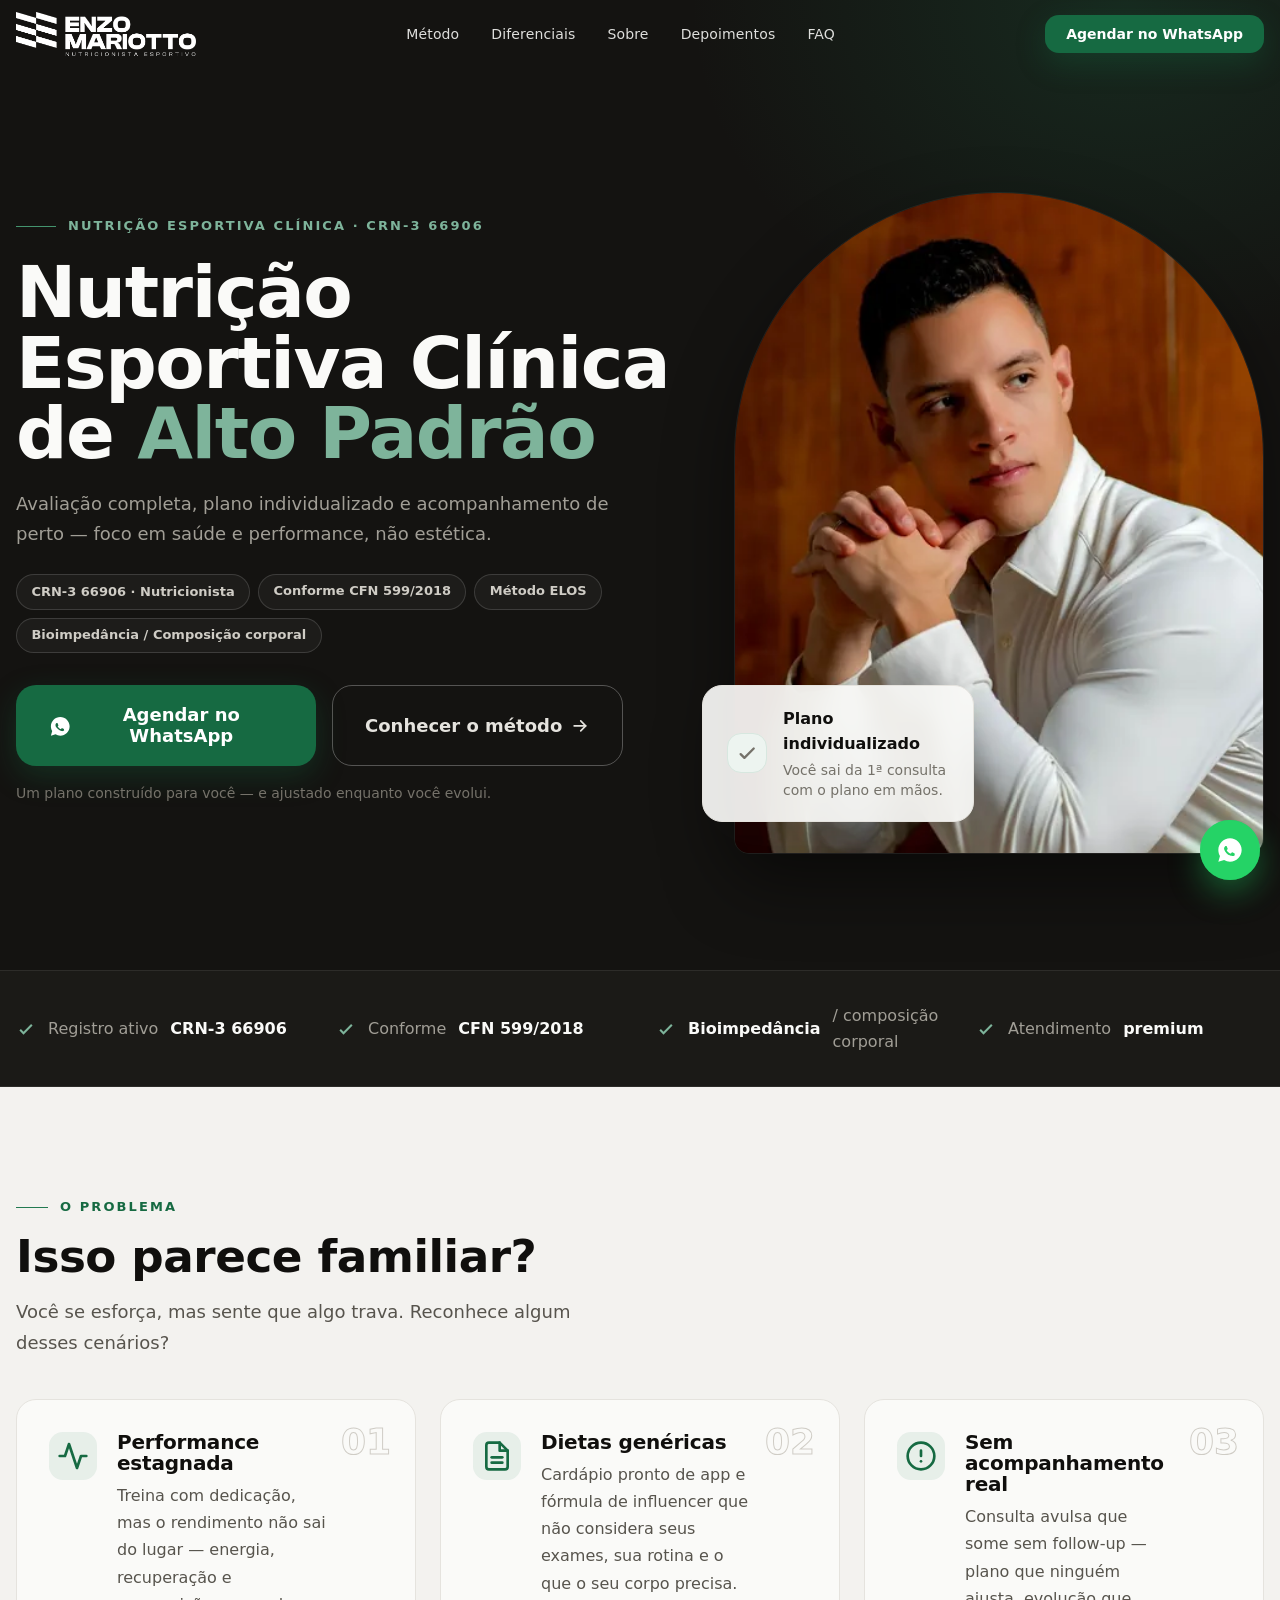
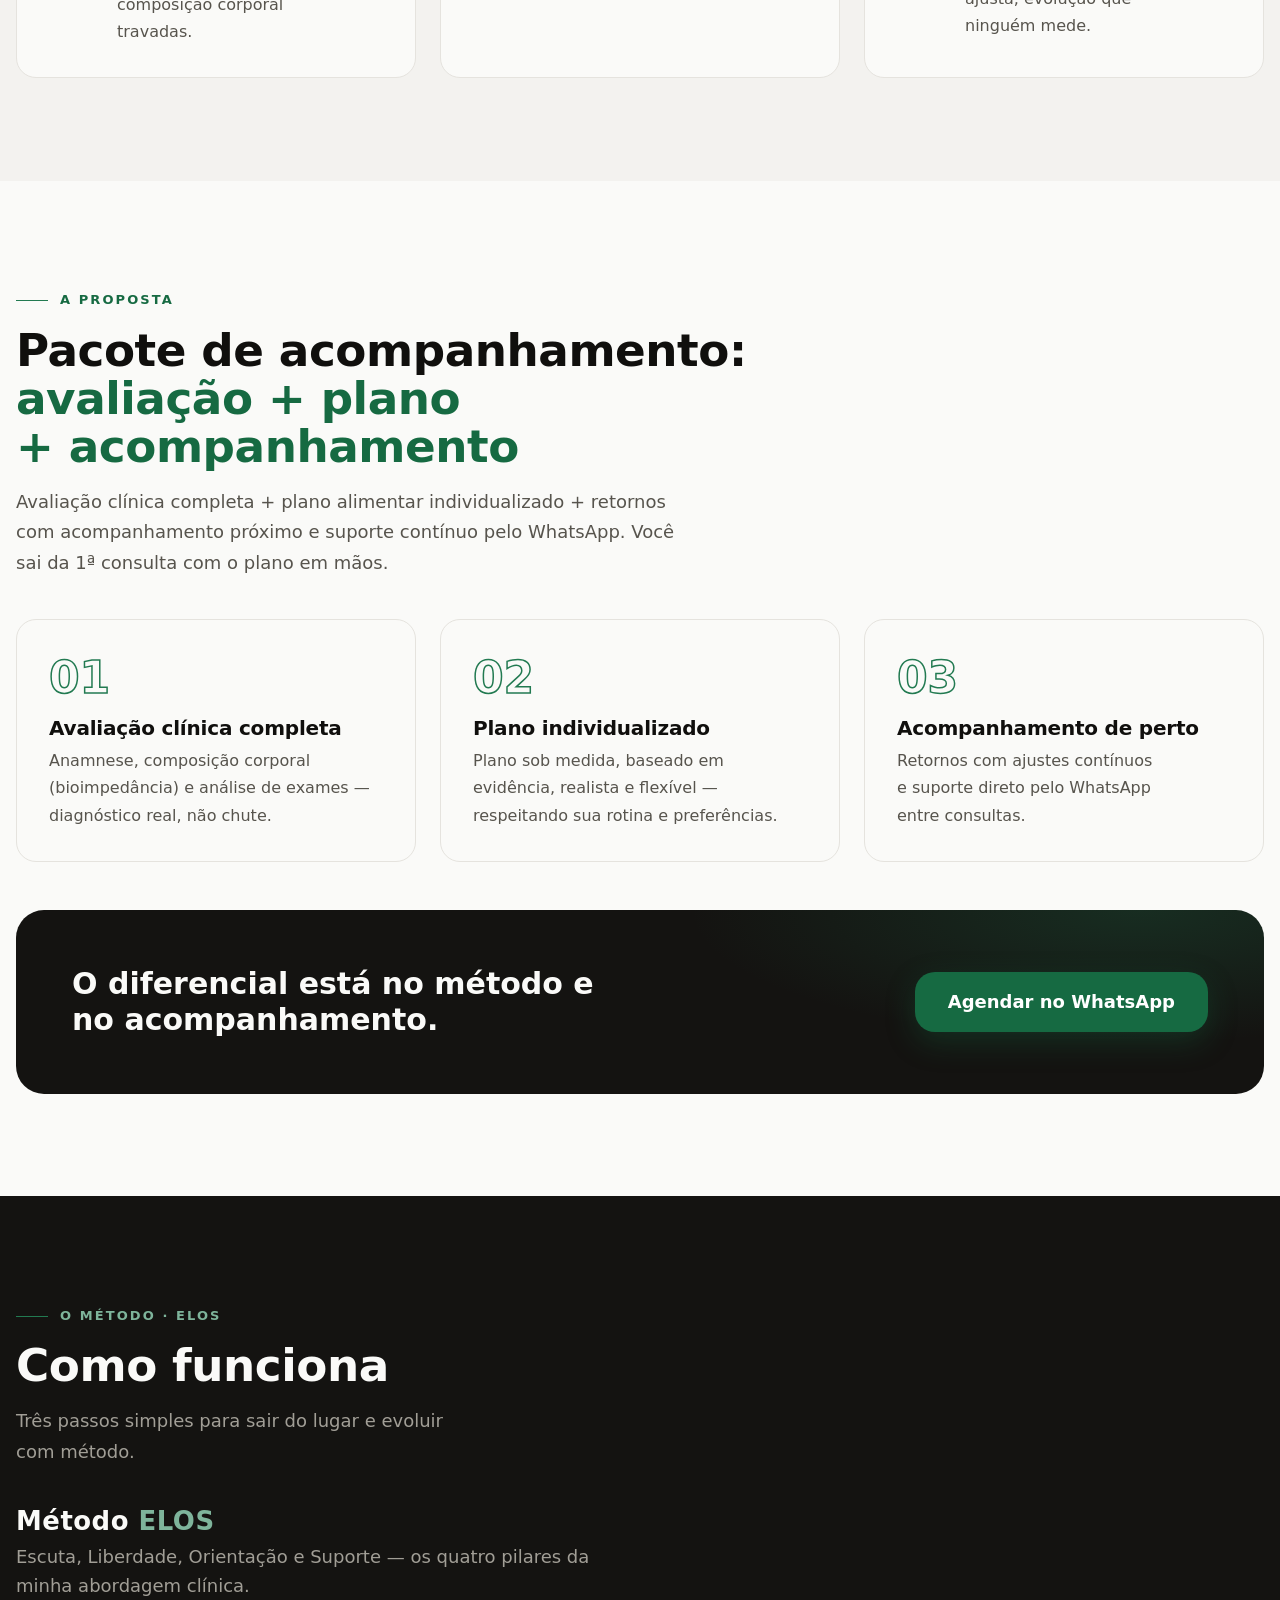
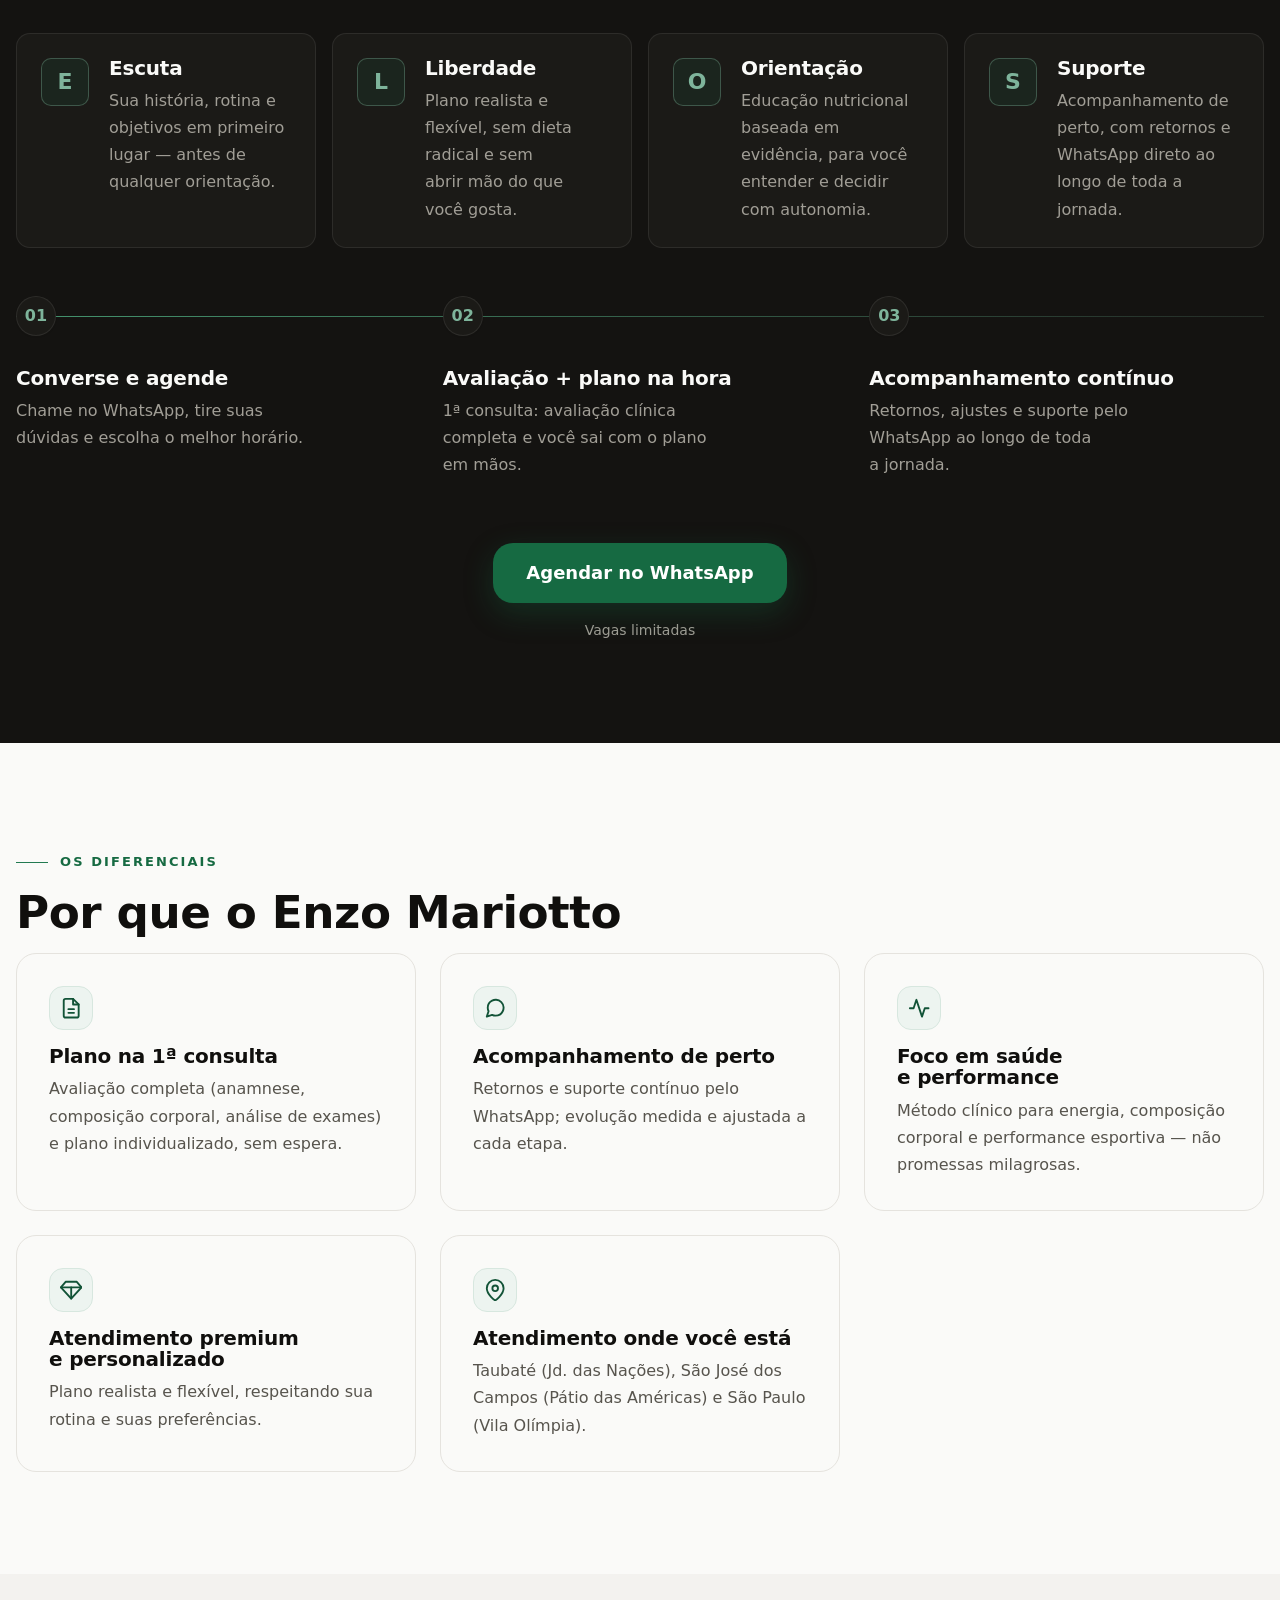
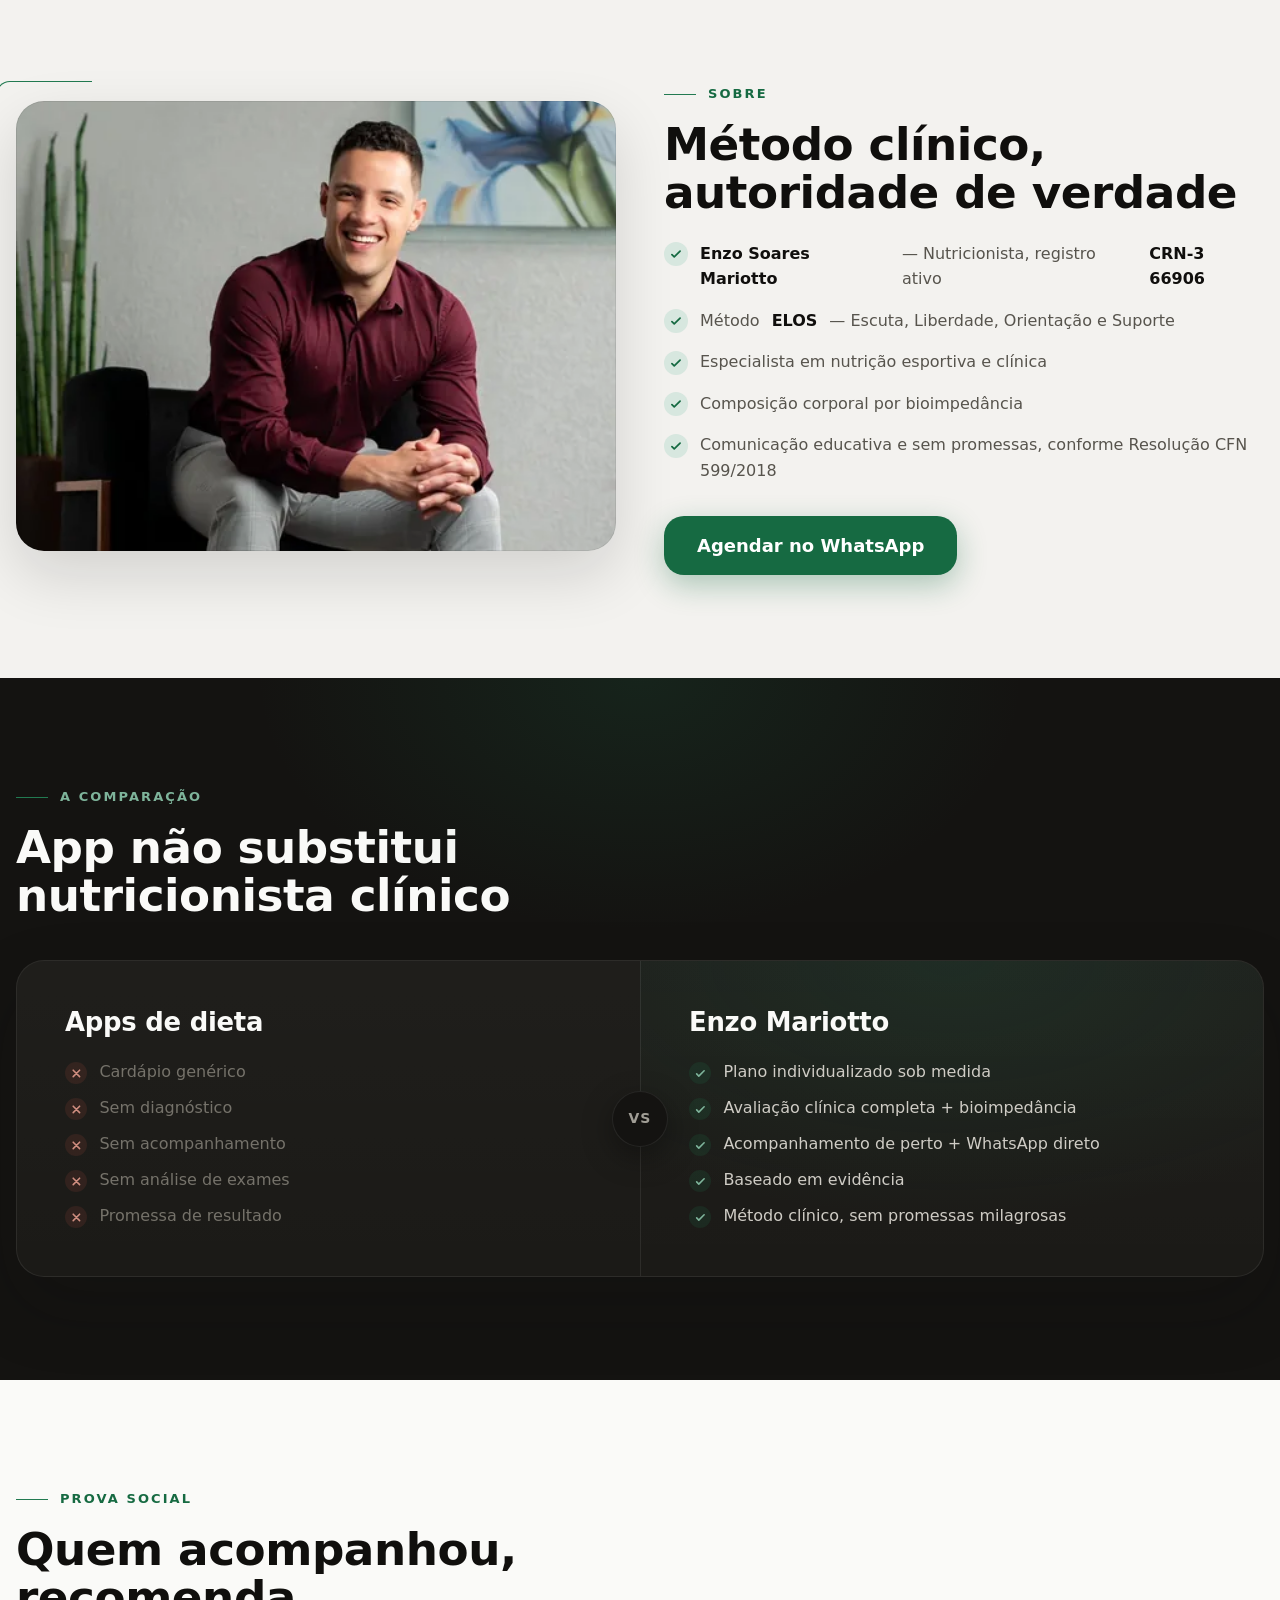
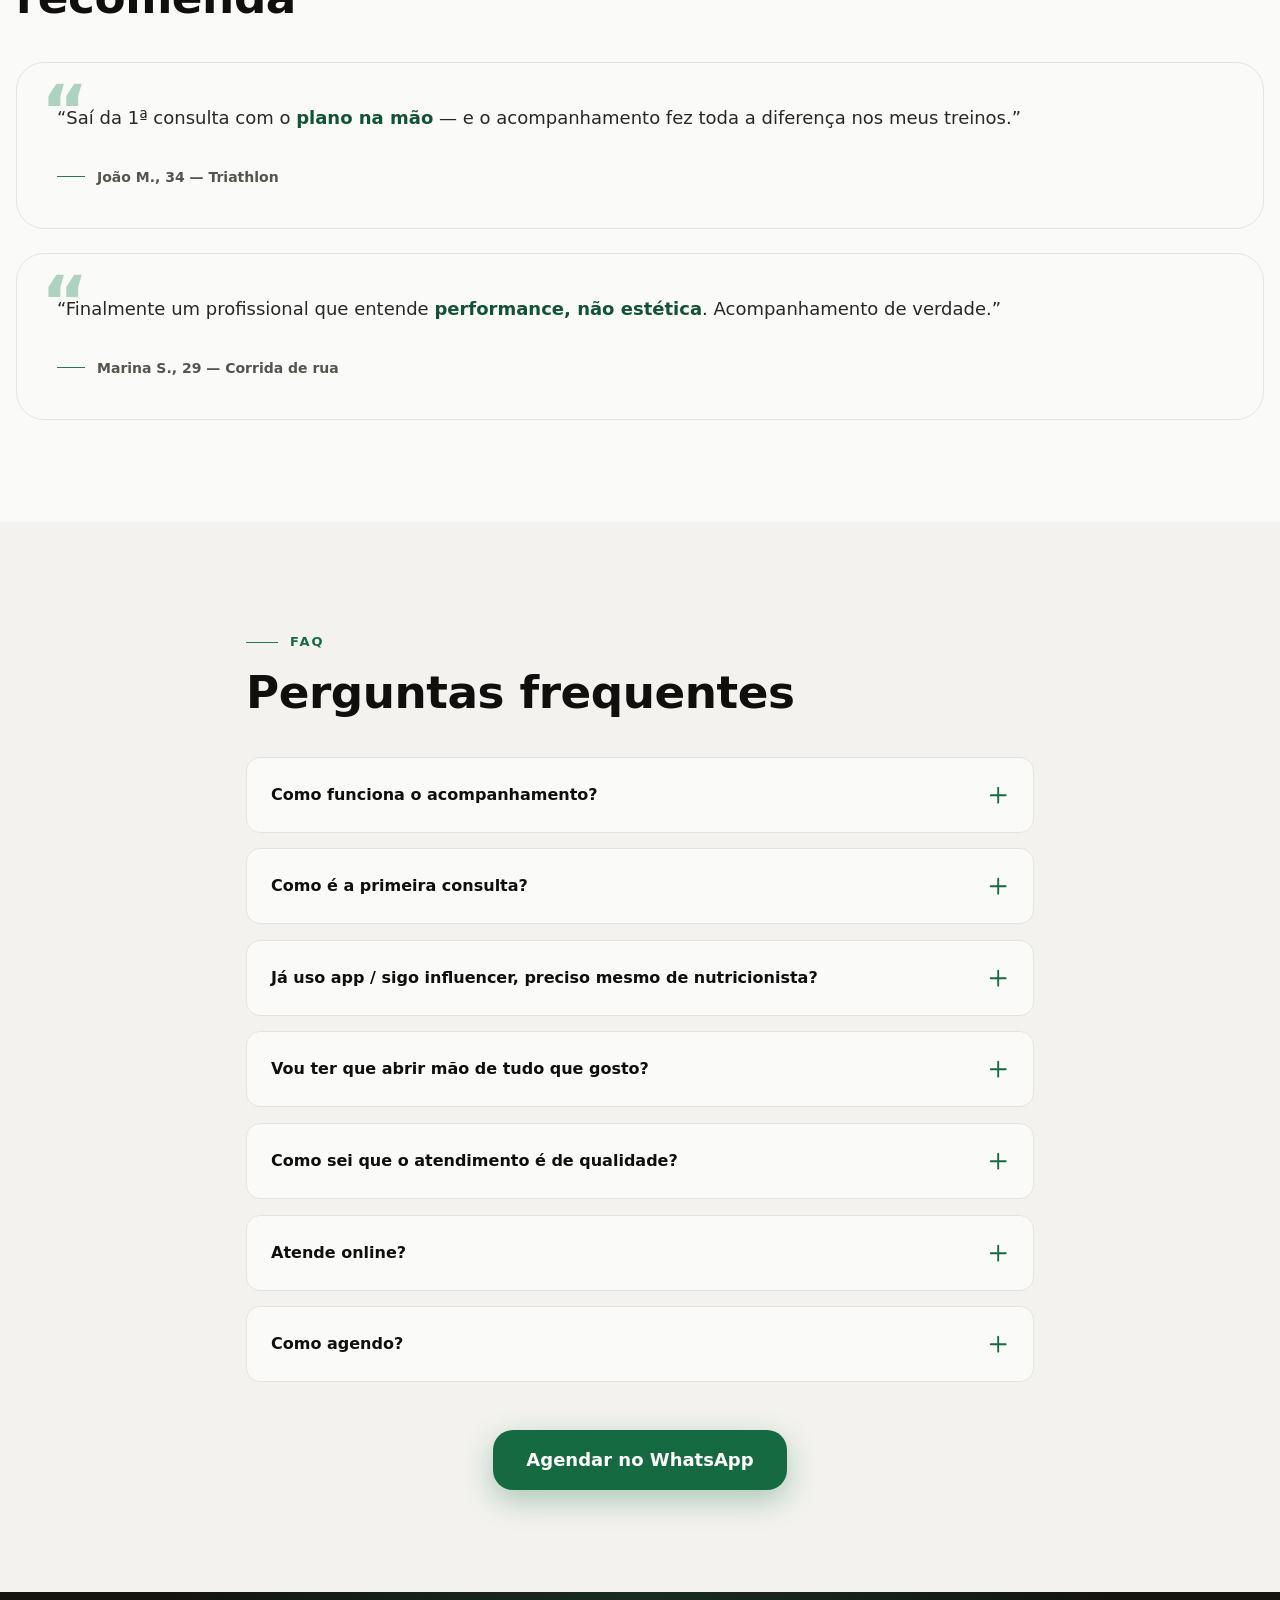
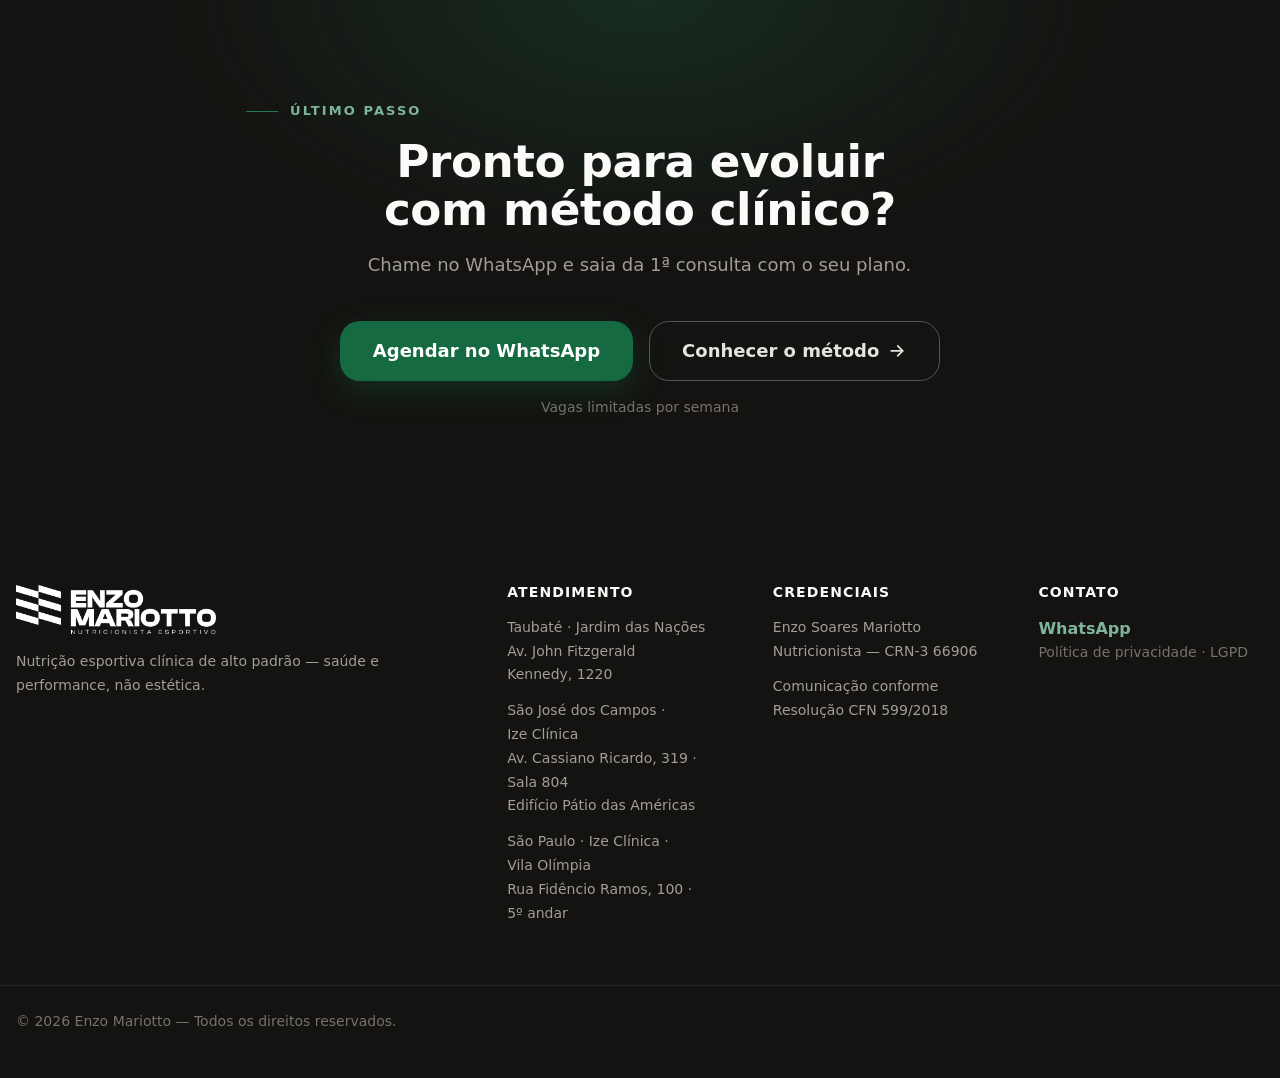
==== commit 5bae7fd3: "Redesign premium da landing — novo visual, Método ELOS e correções de layout - Visual premium (esmer" ====
--- a/index.html
+++ b/index.html
@@ -21,15 +21,15 @@
   <title>Nutrição Esportiva Clínica de Alto Padrão | Enzo Mariotto — Taubaté e São José dos Campos</title>
   <meta name="description" content="Nutrição esportiva clínica de alto padrão. Avaliação completa, plano individualizado e acompanhamento de perto — foco em saúde e performance. Taubaté (Jd. das Nações) e São José dos Campos (Aquarius).">
   <meta name="robots" content="index, follow">
-  <link rel="canonical" href="https://www.enzo-mariotto.com.br/">
+  <link rel="canonical" href="https://lucmassi.github.io/enzo-mariotto/">
 
   <!-- Open Graph -->
   <meta property="og:type" content="website">
   <meta property="og:locale" content="pt_BR">
   <meta property="og:title" content="Nutrição Esportiva Clínica de Alto Padrão | Enzo Mariotto">
   <meta property="og:description" content="Avaliação completa, plano individualizado e acompanhamento de perto — foco em saúde e performance, não estética.">
-  <meta property="og:url" content="https://www.enzo-mariotto.com.br/">
-  <meta property="og:image" content="https://www.enzo-mariotto.com.br/assets/logo/logo-preto.png">
+  <meta property="og:url" content="https://lucmassi.github.io/enzo-mariotto/">
+  <meta property="og:image" content="https://lucmassi.github.io/enzo-mariotto/assets/logo/logo-preto.png">
   <meta property="og:site_name" content="Enzo Mariotto — Nutrição Esportiva Clínica">
 
   <!-- Twitter -->
@@ -42,20 +42,32 @@
   <!-- Fonts (font-display swap) -->
   <link rel="preconnect" href="https://fonts.googleapis.com">
   <link rel="preconnect" href="https://fonts.gstatic.com" crossorigin>
-  <link rel="stylesheet" href="https://fonts.googleapis.com/css2?family=Inter:wght@400;500;600;700&display=swap" media="print" onload="this.media='all'">
-  <noscript><link rel="stylesheet" href="https://fonts.googleapis.com/css2?family=Inter:wght@400;500;600;700&display=swap"></noscript>
+  <link rel="stylesheet" href="https://fonts.googleapis.com/css2?family=Syne:wght@600;700;800&family=Inter:wght@400;500;600;700&display=swap" media="print" onload="this.media='all'">
+  <noscript><link rel="stylesheet" href="https://fonts.googleapis.com/css2?family=Syne:wght@600;700;800&family=Inter:wght@400;500;600;700&display=swap"></noscript>
 
   <!-- Critical Path CSS Inline -->
   <style>
     :root {
-      --color-primary-50: #f0fdf4;
-      --color-primary-600: #16a34a;
-      --color-primary-700: #15803d;
-      --color-gray-50: #fafafa;
-      --color-gray-200: #e5e5e5;
-      --color-gray-600: #525252;
-      --color-gray-950: #0a0a0a;
+      --color-primary-500: #227a51;
+      --color-primary-600: #166a42;
+      --color-primary-700: #125337;
+      --color-primary-300: #7eb49b;
+      --color-primary-400: #44946e;
+      --color-gray-50: #fafaf8;
+      --color-gray-100: #f3f2ef;
+      --color-gray-200: #e5e3de;
+      --color-gray-300: #cfccc5;
+      --color-gray-400: #a19e96;
+      --color-gray-500: #75726a;
+      --color-gray-600: #57544d;
+      --color-gray-700: #413e38;
+      --color-gray-800: #2a2824;
+      --color-gray-900: #1a1916;
+      --color-gray-950: #100f0d;
+      --surface-dark: #141311;
+      --font-display: "Syne", "Inter", system-ui, sans-serif;
       --font-sans: "Inter", system-ui, -apple-system, sans-serif;
+      --header-h: 4.25rem;
     }
     *, *::before, *::after { box-sizing: border-box; }
     html { scroll-behavior: smooth; }
@@ -71,23 +83,167 @@
     a { color: inherit; text-decoration: none; }
     h1, h2, p { margin: 0; }
     .container { width: 100%; max-width: 1280px; margin-inline: auto; padding-inline: 1rem; }
-    .site-header { position: sticky; top: 0; z-index: 120; background: rgba(250, 250, 250, 0.85); backdrop-filter: blur(12px); border-bottom: 1px solid var(--color-gray-200); }
-    .site-header__inner { display: flex; align-items: center; justify-content: space-between; padding-block: 0.75rem; }
-    .site-header__logo { width: 200px; height: auto; }
-    .btn { display: inline-flex; align-items: center; justify-content: center; gap: 0.5rem; padding: 0.875rem 1.5rem; border-radius: 0.75rem; font-weight: 600; font-size: 1rem; background: var(--color-primary-600); color: #fff; box-shadow: 0 4px 14px rgba(22, 163, 74, 0.35); cursor: pointer; border: none; }
-    .hero { padding-block: 3rem 4rem; }
-    .hero__grid { display: grid; gap: 2.5rem; align-items: start; }
-    .hero__headline { font-size: clamp(2.5rem, 5vw + 1rem, 4rem); font-weight: 700; color: var(--color-gray-950); line-height: 1.1; max-width: 16ch; }
-    .hero__subheadline { font-size: 1.125rem; color: var(--color-gray-600); max-width: 55ch; margin-top: 1rem; line-height: 1.7; }
-    .hero__badges { display: flex; flex-wrap: wrap; gap: 0.5rem; margin-top: 1.5rem; }
-    .badge { display: inline-flex; align-items: center; gap: 0.5rem; padding: 0.375rem 0.875rem; border-radius: 9999px; font-size: 0.875rem; font-weight: 600; background: var(--color-gray-100); border: 1px solid var(--color-gray-200); }
-    .hero__cta { margin-top: 1.5rem; width: 100%; max-width: 320px; }
-    .hero__visual { order: -1; }
-    .hero__image { display: block; width: 100%; aspect-ratio: 4 / 5; border-radius: 1rem; object-fit: cover; box-shadow: 0 20px 50px rgba(0, 0, 0, 0.08); }
+
+    .site-header {
+      position: fixed;
+      top: 0; left: 0; right: 0;
+      z-index: 120;
+      background: transparent;
+      border-bottom: 1px solid transparent;
+      transition: background 260ms ease, border-color 260ms ease, box-shadow 260ms ease;
+    }
+    .site-header__inner {
+      display: flex;
+      align-items: center;
+      justify-content: space-between;
+      gap: 1rem;
+      height: var(--header-h);
+    }
+    .site-header__logo { width: 180px; height: auto; }
+    .site-header.is-scrolled {
+      background: rgba(250, 250, 248, 0.82);
+      -webkit-backdrop-filter: blur(16px) saturate(1.4);
+      backdrop-filter: blur(16px) saturate(1.4);
+      border-bottom-color: var(--color-gray-200);
+      box-shadow: 0 8px 30px rgba(16, 15, 13, 0.06);
+    }
+    .site-header__logo--dark { display: none; }
+    .site-header.is-scrolled .site-header__logo--dark { display: block; }
+    .site-header.is-scrolled .site-header__logo--light { display: none; }
+
+    .btn {
+      display: inline-flex;
+      align-items: center;
+      justify-content: center;
+      gap: 0.5rem;
+      padding: 0.875rem 1.5rem;
+      border-radius: 0.875rem;
+      font-weight: 600;
+      font-size: 1rem;
+      line-height: 1.2;
+      background: var(--color-primary-600);
+      color: #fff;
+      box-shadow: 0 10px 30px rgba(22, 106, 66, 0.32);
+      cursor: pointer;
+      border: none;
+      transition: background 260ms ease, transform 260ms ease, box-shadow 260ms ease, border-color 260ms ease, color 260ms ease;
+    }
+    .btn:hover { background: var(--color-primary-700); transform: translateY(-2px); }
+    .btn-lg { padding: 1.125rem 2rem; font-size: 1.125rem; border-radius: 1.25rem; }
+    .btn-ghost {
+      background: transparent;
+      box-shadow: none;
+      color: var(--color-gray-200);
+      border: 1px solid rgba(255, 255, 255, 0.28);
+    }
+    .btn-ghost:hover { background: rgba(255, 255, 255, 0.06); border-color: rgba(255, 255, 255, 0.5); color: #fff; }
+
+    .hero {
+      position: relative;
+      overflow: hidden;
+      background:
+        radial-gradient(55% 60% at 88% 0%, rgba(34, 122, 81, 0.22), transparent 62%),
+        var(--surface-dark);
+      color: var(--color-gray-300);
+      padding-block: calc(var(--header-h) + clamp(2.5rem, 7vw, 5rem)) clamp(3.5rem, 8vw, 6.5rem);
+    }
+    .hero__grid { display: grid; gap: 3rem; align-items: start; }
+    .hero__eyebrow {
+      display: inline-flex;
+      align-items: center;
+      gap: 0.75rem;
+      text-transform: uppercase;
+      letter-spacing: 0.16em;
+      font-size: 0.8125rem;
+      font-weight: 600;
+      color: var(--color-primary-300);
+    }
+    .hero__eyebrow::before { content: ""; width: 2.5rem; height: 1px; background: var(--color-primary-400); }
+    .hero__headline {
+      font-family: var(--font-display);
+      font-weight: 700;
+      font-size: clamp(2.5rem, 4.5vw + 1rem, 4.5rem);
+      line-height: 0.98;
+      letter-spacing: -0.02em;
+      color: #fafaf8;
+      max-width: 16ch;
+      margin-top: 1.25rem;
+    }
+    .hero__headline-accent { color: var(--color-primary-300); }
+    .hero__subheadline {
+      font-size: 1.125rem;
+      color: var(--color-gray-400);
+      max-width: 52ch;
+      margin-top: 1.25rem;
+      line-height: 1.7;
+    }
+    .hero__chips { display: flex; flex-wrap: wrap; gap: 0.5rem; margin-top: 1.5rem; list-style: none; padding: 0; }
+    .chip {
+      padding: 0.4rem 0.9rem;
+      border-radius: 9999px;
+      font-size: 0.8125rem;
+      font-weight: 600;
+      color: var(--color-gray-300);
+      background: rgba(255, 255, 255, 0.04);
+      border: 1px solid rgba(255, 255, 255, 0.14);
+      white-space: nowrap;
+    }
+    .hero__actions { display: flex; flex-wrap: wrap; gap: 1rem; margin-top: 2rem; }
+    .hero__cta { width: 100%; max-width: 300px; }
+    .hero__microcopy { margin-top: 1rem; color: var(--color-gray-500); font-size: 0.875rem; }
+    .hero__visual { position: relative; }
+    .hero__frame {
+      position: relative;
+      border-radius: 22rem 22rem 1.25rem 1.25rem;
+      overflow: hidden;
+      box-shadow: 0 30px 70px rgba(0, 0, 0, 0.45);
+      border: 1px solid rgba(255, 255, 255, 0.06);
+    }
+    .hero__image {
+      display: block;
+      width: 100%;
+      aspect-ratio: 4 / 5;
+      object-fit: cover;
+      transform: scale(1.12);
+      will-change: transform;
+    }
+    .hero__card {
+      position: absolute;
+      left: -0.5rem;
+      bottom: 2rem;
+      display: flex;
+      gap: 1rem;
+      align-items: center;
+      max-width: 17rem;
+      padding: 1.25rem 1.5rem;
+      background: rgba(250, 250, 248, 0.92);
+      -webkit-backdrop-filter: blur(10px);
+      backdrop-filter: blur(10px);
+      border: 1px solid var(--color-gray-200);
+      border-radius: 1.25rem;
+      box-shadow: 0 24px 60px rgba(16, 15, 13, 0.14);
+    }
+    .hero__card p { display: grid; gap: 0.2rem; }
+    .hero__card strong { font-size: 1rem; color: var(--color-gray-950); }
+    .hero__card span { font-size: 0.875rem; line-height: 1.45; color: var(--color-gray-500); }
+    .icon-chip {
+      flex: none;
+      width: 2.5rem;
+      height: 2.5rem;
+      display: grid;
+      place-items: center;
+      border-radius: 0.625rem;
+      background: var(--color-primary-50);
+      color: var(--color-primary-700);
+      border: 1px solid var(--color-primary-100);
+    }
+    .icon-chip svg { width: 1.35rem; height: 1.35rem; }
+    .icon { width: 1.25em; height: 1.25em; flex-shrink: 0; }
+
     @media (min-width: 1024px) {
-      .hero__grid { grid-template-columns: 1.2fr 0.8fr; align-items: center; min-height: 70vh; }
-      .hero__visual { order: 0; }
-      .hero__cta { max-width: 360px; }
+      .hero__grid { grid-template-columns: 1.05fr 0.85fr; align-items: center; min-height: 78vh; gap: 4.5rem; }
+      .hero__visual { margin-top: 2rem; }
+      .hero__card { left: -2rem; }
     }
   </style>
 
@@ -99,30 +255,37 @@
   {
     "@context": "https://schema.org",
     "@type": "MedicalBusiness",
-    "@id": "https://www.enzo-mariotto.com.br/#business",
+    "@id": "https://lucmassi.github.io/enzo-mariotto/#business",
     "medicalSpecialty": "https://schema.org/DietNutrition",
     "name": "Enzo Mariotto — Nutrição Esportiva Clínica",
-    "description": "Nutrição esportiva clínica de alto padrão: avaliação completa, plano individualizado e acompanhamento de perto. Foco em saúde e performance, não estética.",
-    "url": "https://www.enzo-mariotto.com.br/",
-    "image": "https://www.enzo-mariotto.com.br/assets/logo/logo-preto.png",
+    "description": "Nutrição esportiva clínica de alto padrão: avaliação completa, plano individualizado e acompanhamento de perto. Foco em saúde e performance, não estética. Método ELOS — Escuta, Liberdade, Orientação e Suporte.",
+    "url": "https://lucmassi.github.io/enzo-mariotto/",
+    "image": "https://lucmassi.github.io/enzo-mariotto/assets/logo/logo-preto.png",
     "telephone": "+5512988998362",
     "address": [
       {
         "@type": "PostalAddress",
-        "streetAddress": "Av. Itália, 928 — Jardim das Nações",
+        "streetAddress": "Av. John Fitzgerald Kennedy, 1220 — Jardim das Nações",
         "addressLocality": "Taubaté",
         "addressRegion": "SP",
         "addressCountry": "BR"
       },
       {
         "@type": "PostalAddress",
-        "streetAddress": "Av. Shishima Hifumi, 1800 — Aquarius",
+        "streetAddress": "Av. Cassiano Ricardo, 319 — Sala 804 — Ize Clínica — Edifício Pátio das Américas",
         "addressLocality": "São José dos Campos",
+        "addressRegion": "SP",
+        "addressCountry": "BR"
+      },
+      {
+        "@type": "PostalAddress",
+        "streetAddress": "Rua Fidêncio Ramos, 100 — 5º andar — Ize Clínica — Vila Olímpia",
+        "addressLocality": "São Paulo",
         "addressRegion": "SP",
         "addressCountry": "BR"
       }
     ],
-    "areaServed": ["Taubaté", "São José dos Campos"],
+    "areaServed": ["Taubaté", "São José dos Campos", "São Paulo"],
     "employee": {
       "@type": "Person",
       "name": "Enzo Soares Mariotto",
@@ -164,7 +327,7 @@
       {
         "@type": "Question",
         "name": "Atende online?",
-        "acceptedAnswer": { "@type": "Answer", "text": "O acompanhamento é presencial em Taubaté (Jd. das Nações) e São José dos Campos (Aquarius). Online: a confirmar." }
+        "acceptedAnswer": { "@type": "Answer", "text": "O acompanhamento é presencial em Taubaté (Jd. das Nações), São José dos Campos (Pátio das Américas) e São Paulo (Vila Olímpia). Online: a confirmar." }
       },
       {
         "@type": "Question",
@@ -181,15 +344,36 @@
   height="0" width="0" style="display:none;visibility:hidden"></iframe></noscript>
   <!-- End Google Tag Manager (noscript) -->
   <a class="skip-link" href="#main">Pular para conteúdo principal</a>
+  <div class="progress-bar" data-progress aria-hidden="true"></div>
 
   <!-- ===== HEADER ===== -->
-  <header class="site-header" role="banner">
+  <header class="site-header" id="site-header" data-header role="banner">
     <div class="container site-header__inner">
       <a href="#hero" class="site-header__brand" aria-label="Enzo Mariotto — Nutrição Esportiva Clínica">
         <img class="site-header__logo site-header__logo--dark" src="assets/logo/logo-preto.png" alt="" width="200" height="49" loading="eager">
         <img class="site-header__logo site-header__logo--light" src="assets/logo/logo-branco.png" alt="" width="200" height="49" loading="eager">
       </a>
-      <a class="btn btn-primary site-header__cta" href="#" data-cta-location="header" data-whatsapp-link
+
+      <nav class="site-nav" id="site-nav" aria-label="Navegação principal">
+        <ul class="site-nav__list">
+          <li><a class="site-nav__link" href="#metodo">Método</a></li>
+          <li><a class="site-nav__link" href="#diferenciais">Diferenciais</a></li>
+          <li><a class="site-nav__link" href="#sobre">Sobre</a></li>
+          <li><a class="site-nav__link" href="#depoimentos">Depoimentos</a></li>
+          <li><a class="site-nav__link" href="#faq">FAQ</a></li>
+        </ul>
+        <a class="btn btn-primary site-nav__cta" href="#" data-cta-location="header" data-whatsapp-link
+           aria-label="Agendar avaliação via WhatsApp — abre conversa no WhatsApp">
+          Agendar no WhatsApp
+        </a>
+      </nav>
+
+      <button class="menu-toggle" type="button" data-menu-toggle aria-controls="site-nav" aria-expanded="false" aria-label="Abrir menu de navegação">
+        <span class="menu-toggle__bar" aria-hidden="true"></span>
+        <span class="menu-toggle__bar" aria-hidden="true"></span>
+      </button>
+
+      <a class="btn btn-primary btn-sm site-header__cta" href="#" data-cta-location="header" data-whatsapp-link
          aria-label="Agendar avaliação via WhatsApp — abre conversa no WhatsApp">
         Agendar no WhatsApp
       </a>
@@ -202,29 +386,50 @@
     <section id="hero" class="hero" aria-labelledby="hero-headline">
       <div class="container hero__grid">
         <div class="hero__content">
-          <h1 id="hero-headline" class="hero__headline animate-fade-up">Nutrição Esportiva Clínica de Alto Padrão</h1>
+          <p class="hero__eyebrow animate-fade-up">Nutrição esportiva clínica · CRN-3 66906</p>
+          <h1 id="hero-headline" class="hero__headline animate-fade-up">Nutrição Esportiva Clínica de <span class="hero__headline-accent">Alto Padrão</span></h1>
           <p class="hero__subheadline animate-fade-up">Avaliação completa, plano individualizado e acompanhamento de perto — foco em saúde e performance, não estética.</p>
 
-          <ul class="hero__badges animate-fade-up" aria-label="Credenciais e conformidade">
-            <li class="badge badge-trust">CRN-3 66906 · Nutricionista</li>
-            <li class="badge badge-success">Conforme CFN 599/2018</li>
-            <li class="badge badge-accent">Bioimpedância / Composição corporal</li>
+          <ul class="hero__chips animate-fade-up" aria-label="Credenciais e conformidade">
+            <li class="chip">CRN-3 66906 · Nutricionista</li>
+            <li class="chip">Conforme CFN 599/2018</li>
+            <li class="chip">Método ELOS</li>
+            <li class="chip">Bioimpedância / Composição corporal</li>
           </ul>
 
-          <a class="btn btn-primary btn-lg hero__cta animate-fade-up" href="#" data-cta-location="hero" data-whatsapp-link
-             aria-label="Agendar avaliação via WhatsApp — abre conversa no WhatsApp">
-            <svg class="icon" aria-hidden="true" viewBox="0 0 24 24" fill="currentColor"><path d="M12 2C6.48 2 2 6.48 2 12c0 1.88.52 3.66 1.42 5.18L2 22l4.93-1.39A9.96 9.96 0 0 0 12 22c5.52 0 10-4.48 10-10S17.52 2 12 2zm4.27 14.06c-.2.56-1.17 1.07-1.62 1.11-.42.04-.95.16-2.88-.6-2.32-.9-3.79-3.24-3.91-3.39-.11-.15-.93-1.24-.93-2.37 0-1.13.59-1.68.8-1.91.21-.23.46-.29.61-.29.15 0 .3 0 .43.01.14.01.32-.05.5.38.2.47.65 1.61.71 1.73.06.11.1.24.02.39-.08.15-.12.24-.24.37-.12.13-.25.29-.36.39-.12.12-.24.25-.11.49.13.24.58.96 1.25 1.55.86.76 1.59 1 1.81 1.11.22.11.35.09.48-.06.13-.15.55-.64.7-.86.15-.22.3-.18.5-.11.21.07 1.33.63 1.56.74.23.12.38.18.43.28.06.09.06.53-.14 1.09z"/></svg>
-            Agendar no WhatsApp
-          </a>
-           <p class="hero__microcopy">Um plano construído para você — e ajustado enquanto você evolui.</p>
+          <div class="hero__actions animate-fade-up">
+            <a class="btn btn-primary btn-lg hero__cta" href="#" data-cta-location="hero" data-whatsapp-link
+               aria-label="Agendar avaliação via WhatsApp — abre conversa no WhatsApp">
+              <svg class="icon" aria-hidden="true" viewBox="0 0 24 24" fill="currentColor"><path d="M12 2C6.48 2 2 6.48 2 12c0 1.88.52 3.66 1.42 5.18L2 22l4.93-1.39A9.96 9.96 0 0 0 12 22c5.52 0 10-4.48 10-10S17.52 2 12 2zm4.27 14.06c-.2.56-1.17 1.07-1.62 1.11-.42.04-.95.16-2.88-.6-2.32-.9-3.79-3.24-3.91-3.39-.11-.15-.93-1.24-.93-2.37 0-1.13.59-1.68.8-1.91.21-.23.46-.29.61-.29.15 0 .3 0 .43.01.14.01.32-.05.5.38.2.47.65 1.61.71 1.73.06.11.1.24.02.39-.08.15-.12.24-.24.37-.12.13-.25.29-.36.39-.12.12-.24.25-.11.49.13.24.58.96 1.25 1.55.86.76 1.59 1 1.81 1.11.22.11.35.09.48-.06.13-.15.55-.64.7-.86.15-.22.3-.18.5-.11.21.07 1.33.63 1.56.74.23.12.38.18.43.28.06.09.06.53-.14 1.09z"/></svg>
+              Agendar no WhatsApp
+            </a>
+            <a class="btn btn-ghost btn-ghost--light btn-lg" href="#metodo">
+              Conhecer o método
+              <svg class="btn__arrow" aria-hidden="true" viewBox="0 0 24 24" fill="none" stroke="currentColor" stroke-width="2" stroke-linecap="round" stroke-linejoin="round"><path d="M5 12h14"/><path d="M13 6l6 6-6 6"/></svg>
+            </a>
+          </div>
+
+          <p class="hero__microcopy animate-fade-up">Um plano construído para você — e ajustado enquanto você evolui.</p>
         </div>
 
         <div class="hero__visual animate-fade-up">
-          <picture>
-            <source type="image/webp" srcset="assets/hero/hero-480.webp 480w, assets/hero/hero-640.webp 640w, assets/hero/hero-852.webp 852w" sizes="(min-width: 1024px) 480px, 100vw">
-            <img class="hero__image" src="assets/hero/hero-852.jpg" width="852" height="1065" fetchpriority="high" loading="eager"
-                 alt="Enzo Mariotto, nutricionista esportivo e clínico, em seu consultório">
-          </picture>
+          <div class="hero__frame">
+            <picture>
+              <source type="image/webp" srcset="assets/hero/hero-480.webp 480w, assets/hero/hero-640.webp 640w, assets/hero/hero-852.webp 852w" sizes="(min-width: 1024px) 480px, 100vw">
+              <img class="hero__image" src="assets/hero/hero-852.jpg" width="852" height="1065" fetchpriority="high" loading="eager"
+                   alt="Enzo Mariotto, nutricionista esportivo e clínico, em seu consultório"
+                   data-parallax data-parallax-speed="0.12">
+            </picture>
+          </div>
+          <div class="hero__card">
+            <span class="icon-chip" aria-hidden="true">
+              <svg viewBox="0 0 24 24" fill="none" stroke="currentColor" stroke-width="2.5" stroke-linecap="round" stroke-linejoin="round"><path d="M5 13l4 4 10-10"/></svg>
+            </span>
+            <p>
+              <strong>Plano individualizado</strong>
+              <span>Você sai da 1ª consulta com o plano em mãos.</span>
+            </p>
+          </div>
         </div>
       </div>
     </section>
@@ -242,10 +447,11 @@
     <!-- ===== PROBLEMAS ===== -->
     <section class="section section--alt pain-points" aria-labelledby="problemas-title">
       <div class="container">
-        <h2 class="section__title" id="problemas-title">Isso parece familiar?</h2>
-        <p class="section__lead" style="max-width: 50ch;">Você se esforça, mas sente que algo trava. Reconhece algum desses cenários?</p>
-        <div class="pain-points__grid">
-          <article class="pain-card">
+        <p class="section__eyebrow" data-reveal="up">O problema</p>
+        <h2 class="section__title" id="problemas-title" data-reveal="up">Isso parece familiar?</h2>
+        <p class="section__lead" style="max-width: 50ch;" data-reveal="up">Você se esforça, mas sente que algo trava. Reconhece algum desses cenários?</p>
+        <div class="pain-points__grid" data-reveal-group>
+          <article class="pain-card" data-reveal-item data-reveal="up" data-index="01">
             <div class="pain-card__icon" aria-hidden="true">
               <svg width="32" height="32" viewBox="0 0 24 24" fill="none" stroke="currentColor" stroke-width="2" stroke-linecap="round" stroke-linejoin="round"><path d="M22 12h-4l-3 9L9 3l-3 9H2"/></svg>
             </div>
@@ -254,7 +460,7 @@
               <p>Treina com dedicação, mas o rendimento não sai do lugar — energia, recuperação e composição corporal travadas.</p>
             </div>
           </article>
-          <article class="pain-card">
+          <article class="pain-card" data-reveal-item data-reveal="up" data-index="02">
             <div class="pain-card__icon" aria-hidden="true">
               <svg width="32" height="32" viewBox="0 0 24 24" fill="none" stroke="currentColor" stroke-width="2" stroke-linecap="round" stroke-linejoin="round"><path d="M14 2H6a2 2 0 0 0-2 2v16a2 2 0 0 0 2 2h12a2 2 0 0 0 2-2V8z"/><polyline points="14 2 14 8 20 8"/><line x1="16" y1="13" x2="8" y2="13"/><line x1="16" y1="17" x2="8" y2="17"/></svg>
             </div>
@@ -263,7 +469,7 @@
               <p>Cardápio pronto de app e fórmula de influencer que não considera seus exames, sua rotina e o que o seu corpo precisa.</p>
             </div>
           </article>
-          <article class="pain-card">
+          <article class="pain-card" data-reveal-item data-reveal="up" data-index="03">
             <div class="pain-card__icon" aria-hidden="true">
               <svg width="32" height="32" viewBox="0 0 24 24" fill="none" stroke="currentColor" stroke-width="2" stroke-linecap="round" stroke-linejoin="round"><circle cx="12" cy="12" r="10"/><line x1="12" y1="8" x2="12" y2="12"/><line x1="12" y1="16" x2="12.01" y2="16"/></svg>
             </div>
@@ -279,27 +485,27 @@
     <!-- ===== SOLUÇÃO / PACOTE ===== -->
     <section class="section" aria-labelledby="pacote-title">
       <div class="container">
-        <p class="section__eyebrow">A proposta</p>
-        <h2 class="section__title" id="pacote-title">Pacote de acompanhamento: <span class="section__title-accent">avaliação + plano + acompanhamento</span></h2>
-        <p class="section__lead">Avaliação clínica completa + plano alimentar individualizado + retornos com acompanhamento próximo e suporte contínuo pelo WhatsApp. Você sai da 1ª consulta com o plano em mãos.</p>
-
-        <div class="proposal-grid">
-          <article class="proposal-card">
-            <div class="proposal-card__number" aria-hidden="true">1</div>
+        <p class="section__eyebrow" data-reveal="up">A proposta</p>
+        <h2 class="section__title" id="pacote-title" data-reveal="up">Pacote de acompanhamento: <span class="section__title-accent">avaliação + plano + acompanhamento</span></h2>
+        <p class="section__lead" data-reveal="up">Avaliação clínica completa + plano alimentar individualizado + retornos com acompanhamento próximo e suporte contínuo pelo WhatsApp. Você sai da 1ª consulta com o plano em mãos.</p>
+
+        <div class="proposal-grid" data-reveal-group>
+          <article class="proposal-card" data-reveal-item data-reveal="up">
+            <div class="proposal-card__number" aria-hidden="true">01</div>
             <div class="proposal-card__body">
               <h3>Avaliação clínica completa</h3>
               <p>Anamnese, composição corporal (bioimpedância) e análise de exames — diagnóstico real, não chute.</p>
             </div>
           </article>
-          <article class="proposal-card">
-            <div class="proposal-card__number" aria-hidden="true">2</div>
+          <article class="proposal-card" data-reveal-item data-reveal="up">
+            <div class="proposal-card__number" aria-hidden="true">02</div>
             <div class="proposal-card__body">
               <h3>Plano individualizado</h3>
               <p>Plano sob medida, baseado em evidência, realista e flexível — respeitando sua rotina e preferências.</p>
             </div>
           </article>
-          <article class="proposal-card">
-            <div class="proposal-card__number" aria-hidden="true">3</div>
+          <article class="proposal-card" data-reveal-item data-reveal="up">
+            <div class="proposal-card__number" aria-hidden="true">03</div>
             <div class="proposal-card__body">
               <h3>Acompanhamento de perto</h3>
               <p>Retornos com ajustes contínuos e suporte direto pelo WhatsApp entre consultas.</p>
@@ -307,7 +513,7 @@
           </article>
         </div>
 
-        <div class="cta-band">
+        <div class="cta-band" data-reveal="up">
           <p class="cta-band__title">O diferencial está no método e no acompanhamento.</p>
           <a class="btn btn-primary btn-lg" href="#" data-cta-location="pacote" data-whatsapp-link>Agendar no WhatsApp</a>
         </div>
@@ -315,89 +521,141 @@
     </section>
 
     <!-- ===== COMO FUNCIONA ===== -->
-    <section class="section section--alt how-it-works" aria-labelledby="como-funciona-title">
+    <section id="metodo" class="section section--dark how-it-works" aria-labelledby="como-funciona-title">
       <div class="container">
-        <h2 class="section__title" id="como-funciona-title">Como funciona</h2>
-        <p class="section__lead" style="max-width: 45ch;">Três passos simples para sair do lugar e evoluir com método.</p>
-        <div class="timeline">
+        <p class="section__eyebrow" data-reveal="up">O método · ELOS</p>
+        <h2 class="section__title" id="como-funciona-title" data-reveal="up">Como funciona</h2>
+        <p class="section__lead" style="max-width: 45ch;" data-reveal="up">Três passos simples para sair do lugar e evoluir com método.</p>
+
+        <div class="elos-intro" data-reveal="up">
+          <h3 class="elos-intro__title">Método <span class="elos-intro__accent">ELOS</span></h3>
+          <p class="elos-intro__lead">Escuta, Liberdade, Orientação e Suporte — os quatro pilares da minha abordagem clínica.</p>
+        </div>
+        <div class="elos" data-reveal-group>
+          <article class="elos__card" data-reveal-item data-reveal="up">
+            <span class="elos__letter" aria-hidden="true">E</span>
+            <div class="elos__body">
+              <h3 class="elos__name">Escuta</h3>
+              <p class="elos__desc">Sua história, rotina e objetivos em primeiro lugar — antes de qualquer orientação.</p>
+            </div>
+          </article>
+          <article class="elos__card" data-reveal-item data-reveal="up">
+            <span class="elos__letter" aria-hidden="true">L</span>
+            <div class="elos__body">
+              <h3 class="elos__name">Liberdade</h3>
+              <p class="elos__desc">Plano realista e flexível, sem dieta radical e sem abrir mão do que você gosta.</p>
+            </div>
+          </article>
+          <article class="elos__card" data-reveal-item data-reveal="up">
+            <span class="elos__letter" aria-hidden="true">O</span>
+            <div class="elos__body">
+              <h3 class="elos__name">Orientação</h3>
+              <p class="elos__desc">Educação nutricional baseada em evidência, para você entender e decidir com autonomia.</p>
+            </div>
+          </article>
+          <article class="elos__card" data-reveal-item data-reveal="up">
+            <span class="elos__letter" aria-hidden="true">S</span>
+            <div class="elos__body">
+              <h3 class="elos__name">Suporte</h3>
+              <p class="elos__desc">Acompanhamento de perto, com retornos e WhatsApp direto ao longo de toda a jornada.</p>
+            </div>
+          </article>
+        </div>
+
+        <div class="timeline" data-reveal-group>
           <div class="timeline__line" aria-hidden="true"></div>
-          <article class="timeline__item">
-            <div class="timeline__badge">1</div>
-            <div class="timeline__content">
+          <article class="step" data-reveal-item data-reveal="up">
+            <div class="step__num" aria-hidden="true">01</div>
+            <div class="step__content">
               <h3>Converse e agende</h3>
               <p>Chame no WhatsApp, tire suas dúvidas e escolha o melhor horário.</p>
             </div>
           </article>
-          <article class="timeline__item">
-            <div class="timeline__badge">2</div>
-            <div class="timeline__content">
+          <article class="step" data-reveal-item data-reveal="up">
+            <div class="step__num" aria-hidden="true">02</div>
+            <div class="step__content">
               <h3>Avaliação + plano na hora</h3>
               <p>1ª consulta: avaliação clínica completa e você sai com o plano em mãos.</p>
             </div>
           </article>
-          <article class="timeline__item">
-            <div class="timeline__badge">3</div>
-            <div class="timeline__content">
+          <article class="step" data-reveal-item data-reveal="up">
+            <div class="step__num" aria-hidden="true">03</div>
+            <div class="step__content">
               <h3>Acompanhamento contínuo</h3>
               <p>Retornos, ajustes e suporte pelo WhatsApp ao longo de toda a jornada.</p>
             </div>
           </article>
         </div>
-        <div class="section__cta-wrap">
+        <div class="section__cta-wrap" data-reveal="up">
           <a class="btn btn-primary btn-lg" href="#" data-cta-location="como-funciona" data-whatsapp-link>Agendar no WhatsApp</a>
           <p class="section__microcopy">Vagas limitadas</p>
         </div>
       </div>
     </section>
 
-    <!-- ===== BENEFÍCIOS ===== -->
-    <section class="section" aria-labelledby="beneficios-title">
+    <!-- ===== DIFERENCIAIS / BENEFÍCIOS ===== -->
+    <section id="diferenciais" class="section" aria-labelledby="beneficios-title">
       <div class="container">
-        <h2 class="section__title" id="beneficios-title">Por que o Enzo Mariotto</h2>
-        <div class="card-grid card-grid--3">
-          <article class="card">
-            <span class="card__icon" aria-hidden="true">✅</span>
+        <p class="section__eyebrow" data-reveal="up">Os diferenciais</p>
+        <h2 class="section__title" id="beneficios-title" data-reveal="up">Por que o Enzo Mariotto</h2>
+        <div class="card-grid card-grid--3" data-reveal-group>
+          <article class="card" data-reveal-item data-reveal="up">
+            <span class="card__icon icon-chip" aria-hidden="true">
+              <svg viewBox="0 0 24 24" fill="none" stroke="currentColor" stroke-width="2" stroke-linecap="round" stroke-linejoin="round"><path d="M14 2H6a2 2 0 0 0-2 2v16a2 2 0 0 0 2 2h12a2 2 0 0 0 2-2V8z"/><path d="M14 2v6h6"/><path d="M9 13h6"/><path d="M9 17h6"/></svg>
+            </span>
             <h3>Plano na 1ª consulta</h3>
             <p>Avaliação completa (anamnese, composição corporal, análise de exames) e plano individualizado, sem espera.</p>
           </article>
-          <article class="card">
-            <span class="card__icon" aria-hidden="true">📲</span>
+          <article class="card" data-reveal-item data-reveal="up">
+            <span class="card__icon icon-chip" aria-hidden="true">
+              <svg viewBox="0 0 24 24" fill="none" stroke="currentColor" stroke-width="2" stroke-linecap="round" stroke-linejoin="round"><path d="M21 11.5a8.38 8.38 0 0 1-.9 3.8 8.5 8.5 0 0 1-7.6 4.7 8.38 8.38 0 0 1-3.8-.9L3 21l1.9-5.7a8.38 8.38 0 0 1-.9-3.8 8.5 8.5 0 0 1 4.7-7.6 8.38 8.38 0 0 1 3.8-.9h.5a8.48 8.48 0 0 1 8 8v.5z"/></svg>
+            </span>
             <h3>Acompanhamento de perto</h3>
             <p>Retornos e suporte contínuo pelo WhatsApp; evolução medida e ajustada a cada etapa.</p>
           </article>
-          <article class="card">
-            <span class="card__icon" aria-hidden="true">⚕️</span>
+          <article class="card" data-reveal-item data-reveal="up">
+            <span class="card__icon icon-chip" aria-hidden="true">
+              <svg viewBox="0 0 24 24" fill="none" stroke="currentColor" stroke-width="2" stroke-linecap="round" stroke-linejoin="round"><path d="M22 12h-4l-3 9L9 3l-3 9H2"/></svg>
+            </span>
             <h3>Foco em saúde e performance</h3>
             <p>Método clínico para energia, composição corporal e performance esportiva — não promessas milagrosas.</p>
           </article>
-          <article class="card">
-            <span class="card__icon" aria-hidden="true">💎</span>
+          <article class="card" data-reveal-item data-reveal="up">
+            <span class="card__icon icon-chip" aria-hidden="true">
+              <svg viewBox="0 0 24 24" fill="none" stroke="currentColor" stroke-width="2" stroke-linecap="round" stroke-linejoin="round"><path d="M6 3h12l5 6-11 12L1 9z"/><path d="M1 9h22"/><path d="M12 21V9"/></svg>
+            </span>
             <h3>Atendimento premium e personalizado</h3>
             <p>Plano realista e flexível, respeitando sua rotina e suas preferências.</p>
           </article>
-          <article class="card">
-            <span class="card__icon" aria-hidden="true">📍</span>
+          <article class="card" data-reveal-item data-reveal="up">
+            <span class="card__icon icon-chip" aria-hidden="true">
+              <svg viewBox="0 0 24 24" fill="none" stroke="currentColor" stroke-width="2" stroke-linecap="round" stroke-linejoin="round"><path d="M21 10c0 7-9 13-9 13s-9-6-9-13a9 9 0 0 1 18 0z"/><circle cx="12" cy="10" r="3"/></svg>
+            </span>
             <h3>Atendimento onde você está</h3>
-            <p>Taubaté (Jardim das Nações) e São José dos Campos (Aquarius).</p>
+            <p>Taubaté (Jd. das Nações), São José dos Campos (Pátio das Américas) e São Paulo (Vila Olímpia).</p>
           </article>
         </div>
       </div>
     </section>
 
     <!-- ===== AUTORIDADE / SOBRE ===== -->
-    <section class="section section--alt" aria-labelledby="autoridade-title">
+    <section id="sobre" class="section section--alt" aria-labelledby="autoridade-title">
       <div class="container authority">
-        <div class="authority__visual">
-          <picture>
-            <source type="image/webp" srcset="assets/authority/authority-480.webp 480w, assets/authority/authority-640.webp 640w, assets/authority/authority-852.webp 852w" sizes="(min-width: 768px) 480px, 100vw">
-            <img class="authority__image" src="assets/authority/authority-852.jpg" width="852" height="639" loading="lazy"
-                 alt="Enzo Mariotto durante atendimento nutricional em seu consultório">
-          </picture>
-        </div>
-        <div class="authority__content">
+        <div class="authority__visual" data-reveal="blur">
+          <div class="authority__frame">
+            <picture>
+              <source type="image/webp" srcset="assets/authority/authority-480.webp 480w, assets/authority/authority-640.webp 640w, assets/authority/authority-852.webp 852w" sizes="(min-width: 768px) 480px, 100vw">
+              <img class="authority__image" src="assets/authority/authority-852.jpg" width="852" height="639" loading="lazy"
+                   alt="Enzo Mariotto durante atendimento nutricional em seu consultório">
+            </picture>
+          </div>
+        </div>
+        <div class="authority__content" data-reveal="up">
+          <p class="section__eyebrow">Sobre</p>
           <h2 class="section__title" id="autoridade-title">Método clínico, autoridade de verdade</h2>
           <ul class="credential-list">
             <li><strong>Enzo Soares Mariotto</strong> — Nutricionista, registro ativo <strong>CRN-3 66906</strong></li>
+            <li>Método <strong>ELOS</strong> — Escuta, Liberdade, Orientação e Suporte</li>
             <li>Especialista em nutrição esportiva e clínica</li>
             <li>Composição corporal por bioimpedância</li>
             <li>Comunicação educativa e sem promessas, conforme Resolução CFN 599/2018</li>
@@ -407,29 +665,31 @@
       </div>
     </section>
 
-    <!-- ===== DIFERENCIAIS VS APPS ===== -->
-    <section class="section" aria-labelledby="diferenciais-title">
+    <!-- ===== COMPARAÇÃO: APPS vs MÉTODO ===== -->
+    <section id="comparacao" class="section section--dark comparison-section" aria-labelledby="diferenciais-title">
       <div class="container">
-        <h2 class="section__title" id="diferenciais-title">App não substitui nutricionista clínico</h2>
-        <div class="comparison">
-          <div class="comparison__col comparison__col--apps">
+        <p class="section__eyebrow" data-reveal="up">A comparação</p>
+        <h2 class="section__title" id="diferenciais-title" data-reveal="up">App não substitui nutricionista clínico</h2>
+        <div class="comparison" data-reveal-group>
+          <div class="comparison__col comparison__col--apps" data-reveal-item data-reveal="up">
             <h3>Apps de dieta</h3>
             <ul>
-              <li>Cardápio genérico</li>
-              <li>Sem diagnóstico</li>
-              <li>Sem acompanhamento</li>
-              <li>Sem análise de exames</li>
-              <li>Promessa de resultado</li>
+              <li><span class="comparison__mark comparison__mark--x" aria-hidden="true"><svg viewBox="0 0 24 24" fill="none" stroke="currentColor" stroke-width="3" stroke-linecap="round"><path d="M18 6L6 18M6 6l12 12"/></svg></span>Cardápio genérico</li>
+              <li><span class="comparison__mark comparison__mark--x" aria-hidden="true"><svg viewBox="0 0 24 24" fill="none" stroke="currentColor" stroke-width="3" stroke-linecap="round"><path d="M18 6L6 18M6 6l12 12"/></svg></span>Sem diagnóstico</li>
+              <li><span class="comparison__mark comparison__mark--x" aria-hidden="true"><svg viewBox="0 0 24 24" fill="none" stroke="currentColor" stroke-width="3" stroke-linecap="round"><path d="M18 6L6 18M6 6l12 12"/></svg></span>Sem acompanhamento</li>
+              <li><span class="comparison__mark comparison__mark--x" aria-hidden="true"><svg viewBox="0 0 24 24" fill="none" stroke="currentColor" stroke-width="3" stroke-linecap="round"><path d="M18 6L6 18M6 6l12 12"/></svg></span>Sem análise de exames</li>
+              <li><span class="comparison__mark comparison__mark--x" aria-hidden="true"><svg viewBox="0 0 24 24" fill="none" stroke="currentColor" stroke-width="3" stroke-linecap="round"><path d="M18 6L6 18M6 6l12 12"/></svg></span>Promessa de resultado</li>
             </ul>
           </div>
-          <div class="comparison__col comparison__col--enzo">
+          <div class="comparison__vs" aria-hidden="true">VS</div>
+          <div class="comparison__col comparison__col--enzo" data-reveal-item data-reveal="up">
             <h3>Enzo Mariotto</h3>
             <ul>
-              <li>Plano individualizado sob medida</li>
-              <li>Avaliação clínica completa + bioimpedância</li>
-              <li>Acompanhamento de perto + WhatsApp direto</li>
-              <li>Baseado em evidência</li>
-              <li>Método clínico, sem promessas milagrosas</li>
+              <li><span class="comparison__mark comparison__mark--check" aria-hidden="true"><svg viewBox="0 0 24 24" fill="none" stroke="currentColor" stroke-width="3" stroke-linecap="round" stroke-linejoin="round"><path d="M5 13l4 4 10-10"/></svg></span>Plano individualizado sob medida</li>
+              <li><span class="comparison__mark comparison__mark--check" aria-hidden="true"><svg viewBox="0 0 24 24" fill="none" stroke="currentColor" stroke-width="3" stroke-linecap="round" stroke-linejoin="round"><path d="M5 13l4 4 10-10"/></svg></span>Avaliação clínica completa + bioimpedância</li>
+              <li><span class="comparison__mark comparison__mark--check" aria-hidden="true"><svg viewBox="0 0 24 24" fill="none" stroke="currentColor" stroke-width="3" stroke-linecap="round" stroke-linejoin="round"><path d="M5 13l4 4 10-10"/></svg></span>Acompanhamento de perto + WhatsApp direto</li>
+              <li><span class="comparison__mark comparison__mark--check" aria-hidden="true"><svg viewBox="0 0 24 24" fill="none" stroke="currentColor" stroke-width="3" stroke-linecap="round" stroke-linejoin="round"><path d="M5 13l4 4 10-10"/></svg></span>Baseado em evidência</li>
+              <li><span class="comparison__mark comparison__mark--check" aria-hidden="true"><svg viewBox="0 0 24 24" fill="none" stroke="currentColor" stroke-width="3" stroke-linecap="round" stroke-linejoin="round"><path d="M5 13l4 4 10-10"/></svg></span>Método clínico, sem promessas milagrosas</li>
             </ul>
           </div>
         </div>
@@ -437,16 +697,17 @@
     </section>
 
     <!-- ===== DEPOIMENTOS ===== -->
-    <section class="section" aria-labelledby="depoimentos-title">
+    <section id="depoimentos" class="section" aria-labelledby="depoimentos-title">
       <div class="container">
-        <h2 class="section__title" id="depoimentos-title">Quem acompanhou, recomenda</h2>
-        <div class="card-grid card-grid--2">
-          <figure class="card testimonial">
-            <blockquote>“Saí da 1ª consulta com o plano na mão — e o acompanhamento fez toda a diferença nos meus treinos.”</blockquote>
+        <p class="section__eyebrow" data-reveal="up">Prova social</p>
+        <h2 class="section__title" id="depoimentos-title" data-reveal="up">Quem acompanhou, recomenda</h2>
+        <div class="testimonials" data-reveal-group>
+          <figure class="testimonial" data-reveal-item data-reveal="up">
+            <blockquote>“Saí da 1ª consulta com o <mark>plano na mão</mark> — e o acompanhamento fez toda a diferença nos meus treinos.”</blockquote>
             <figcaption>João M., 34 — Triathlon</figcaption>
           </figure>
-          <figure class="card testimonial">
-            <blockquote>“Finalmente um profissional que entende performance, não estética. Acompanhamento de verdade.”</blockquote>
+          <figure class="testimonial" data-reveal-item data-reveal="up">
+            <blockquote>“Finalmente um profissional que entende <mark>performance, não estética</mark>. Acompanhamento de verdade.”</blockquote>
             <figcaption>Marina S., 29 — Corrida de rua</figcaption>
           </figure>
         </div>
@@ -454,40 +715,55 @@
     </section>
 
     <!-- ===== FAQ ===== -->
-    <section class="section section--alt" aria-labelledby="faq-title">
+    <section id="faq" class="section section--alt" aria-labelledby="faq-title">
       <div class="container container--md">
-        <h2 class="section__title" id="faq-title">Perguntas frequentes</h2>
+        <p class="section__eyebrow" data-reveal="up">FAQ</p>
+        <h2 class="section__title" id="faq-title" data-reveal="up">Perguntas frequentes</h2>
         <div class="faq">
-          <details class="faq__item">
-            <summary class="faq__question">Como funciona o acompanhamento?</summary>
+          <details class="faq__item" data-reveal="up">
+            <summary class="faq__question">Como funciona o acompanhamento?
+              <span class="faq__icon" aria-hidden="true"><svg viewBox="0 0 24 24" fill="none"><line class="faq-line-h" x1="4" y1="12" x2="20" y2="12"/><line class="faq-line-v" x1="12" y1="4" x2="12" y2="20"/></svg></span>
+            </summary>
             <div class="faq__answer"><p>Pacote de acompanhamento com avaliação clínica completa, plano individualizado e retornos — você sai da 1ª consulta com o plano em mãos.</p></div>
           </details>
-          <details class="faq__item">
-            <summary class="faq__question">Como é a primeira consulta?</summary>
+          <details class="faq__item" data-reveal="up">
+            <summary class="faq__question">Como é a primeira consulta?
+              <span class="faq__icon" aria-hidden="true"><svg viewBox="0 0 24 24" fill="none"><line class="faq-line-h" x1="4" y1="12" x2="20" y2="12"/><line class="faq-line-v" x1="12" y1="4" x2="12" y2="20"/></svg></span>
+            </summary>
             <div class="faq__answer"><p>Avaliação clínica completa (anamnese, composição corporal e análise de exames) + plano individualizado — você sai da 1ª consulta com o plano em mãos.</p></div>
           </details>
-          <details class="faq__item">
-            <summary class="faq__question">Já uso app / sigo influencer, preciso mesmo de nutricionista?</summary>
+          <details class="faq__item" data-reveal="up">
+            <summary class="faq__question">Já uso app / sigo influencer, preciso mesmo de nutricionista?
+              <span class="faq__icon" aria-hidden="true"><svg viewBox="0 0 24 24" fill="none"><line class="faq-line-h" x1="4" y1="12" x2="20" y2="12"/><line class="faq-line-v" x1="12" y1="4" x2="12" y2="20"/></svg></span>
+            </summary>
             <div class="faq__answer"><p>App entrega cardápio; nutricionista clínico entrega diagnóstico, plano sob medida e acompanhamento baseado em evidência. O acompanhamento é o que faz diferença no resultado.</p></div>
           </details>
-          <details class="faq__item">
-            <summary class="faq__question">Vou ter que abrir mão de tudo que gosto?</summary>
+          <details class="faq__item" data-reveal="up">
+            <summary class="faq__question">Vou ter que abrir mão de tudo que gosto?
+              <span class="faq__icon" aria-hidden="true"><svg viewBox="0 0 24 24" fill="none"><line class="faq-line-h" x1="4" y1="12" x2="20" y2="12"/><line class="faq-line-v" x1="12" y1="4" x2="12" y2="20"/></svg></span>
+            </summary>
             <div class="faq__answer"><p>Não. Plano realista e progressivo, respeitando sua rotina e suas preferências.</p></div>
           </details>
-          <details class="faq__item">
-            <summary class="faq__question">Como sei que o atendimento é de qualidade?</summary>
+          <details class="faq__item" data-reveal="up">
+            <summary class="faq__question">Como sei que o atendimento é de qualidade?
+              <span class="faq__icon" aria-hidden="true"><svg viewBox="0 0 24 24" fill="none"><line class="faq-line-h" x1="4" y1="12" x2="20" y2="12"/><line class="faq-line-v" x1="12" y1="4" x2="12" y2="20"/></svg></span>
+            </summary>
             <div class="faq__answer"><p>Método clínico baseado em evidência, acompanhamento individualizado e registro ativo CRN-3 66906 — sem promessas milagrosas.</p></div>
           </details>
-          <details class="faq__item">
-            <summary class="faq__question">Atende online?</summary>
-            <div class="faq__answer"><p>O acompanhamento é presencial em Taubaté (Jd. das Nações) e São José dos Campos (Aquarius). Online: a confirmar.</p></div>
+          <details class="faq__item" data-reveal="up">
+            <summary class="faq__question">Atende online?
+              <span class="faq__icon" aria-hidden="true"><svg viewBox="0 0 24 24" fill="none"><line class="faq-line-h" x1="4" y1="12" x2="20" y2="12"/><line class="faq-line-v" x1="12" y1="4" x2="12" y2="20"/></svg></span>
+            </summary>
+            <div class="faq__answer"><p>O acompanhamento é presencial em Taubaté (Jd. das Nações), São José dos Campos (Pátio das Américas) e São Paulo (Vila Olímpia). Online: a confirmar.</p></div>
           </details>
-          <details class="faq__item">
-            <summary class="faq__question">Como agendo?</summary>
+          <details class="faq__item" data-reveal="up">
+            <summary class="faq__question">Como agendo?
+              <span class="faq__icon" aria-hidden="true"><svg viewBox="0 0 24 24" fill="none"><line class="faq-line-h" x1="4" y1="12" x2="20" y2="12"/><line class="faq-line-v" x1="12" y1="4" x2="12" y2="20"/></svg></span>
+            </summary>
             <div class="faq__answer"><p>Direto pelo WhatsApp — converse, tire dúvidas e escolha o melhor horário.</p></div>
           </details>
         </div>
-        <div class="section__cta-wrap">
+        <div class="section__cta-wrap" data-reveal="up">
           <a class="btn btn-primary btn-lg" href="#" data-cta-location="faq" data-whatsapp-link>Agendar no WhatsApp</a>
         </div>
       </div>
@@ -496,10 +772,17 @@
     <!-- ===== CTA FINAL ===== -->
     <section class="section section--final-cta" aria-labelledby="final-cta-title">
       <div class="container container--md">
-        <h2 class="section__title" id="final-cta-title">Pronto para evoluir com método clínico?</h2>
-        <p class="section__lead">Chame no WhatsApp e saia da 1ª consulta com o seu plano.</p>
-        <a class="btn btn-primary btn-lg" href="#" data-cta-location="footer" data-whatsapp-link>Agendar no WhatsApp</a>
-        <p class="section__microcopy">Vagas limitadas por semana</p>
+        <p class="section__eyebrow" data-reveal="up">Último passo</p>
+        <h2 class="section__title" id="final-cta-title" data-reveal="up">Pronto para evoluir com método clínico?</h2>
+        <p class="section__lead" data-reveal="up">Chame no WhatsApp e saia da 1ª consulta com o seu plano.</p>
+        <div class="section__cta-inline" data-reveal="up">
+          <a class="btn btn-primary btn-lg" href="#" data-cta-location="footer" data-whatsapp-link>Agendar no WhatsApp</a>
+          <a class="btn btn-ghost btn-ghost--light btn-lg" href="#metodo">
+            Conhecer o método
+            <svg class="btn__arrow" aria-hidden="true" viewBox="0 0 24 24" fill="none" stroke="currentColor" stroke-width="2" stroke-linecap="round" stroke-linejoin="round"><path d="M5 12h14"/><path d="M13 6l6 6-6 6"/></svg>
+          </a>
+        </div>
+        <p class="section__microcopy" data-reveal="up">Vagas limitadas por semana</p>
       </div>
     </section>
 
@@ -514,8 +797,9 @@
       </div>
       <div class="site-footer__col">
         <h4>Atendimento</h4>
-        <p>Taubaté · Jardim das Nações<br>Av. Itália, 928</p>
-        <p>São José dos Campos · Aquarius<br>Av. Shishima Hifumi, 1800</p>
+        <p>Taubaté · Jardim das Nações<br>Av. John Fitzgerald Kennedy, 1220</p>
+        <p>São José dos Campos · Ize Clínica<br>Av. Cassiano Ricardo, 319 · Sala 804<br>Edifício Pátio das Américas</p>
+        <p>São Paulo · Ize Clínica · Vila Olímpia<br>Rua Fidêncio Ramos, 100 · 5º andar</p>
       </div>
       <div class="site-footer__col">
         <h4>Credenciais</h4>
@@ -558,4 +842,4 @@
   <!-- Main ES Module Entry Point -->
   <script type="module" src="js/main.js"></script>
 </body>
-</html>+</html>
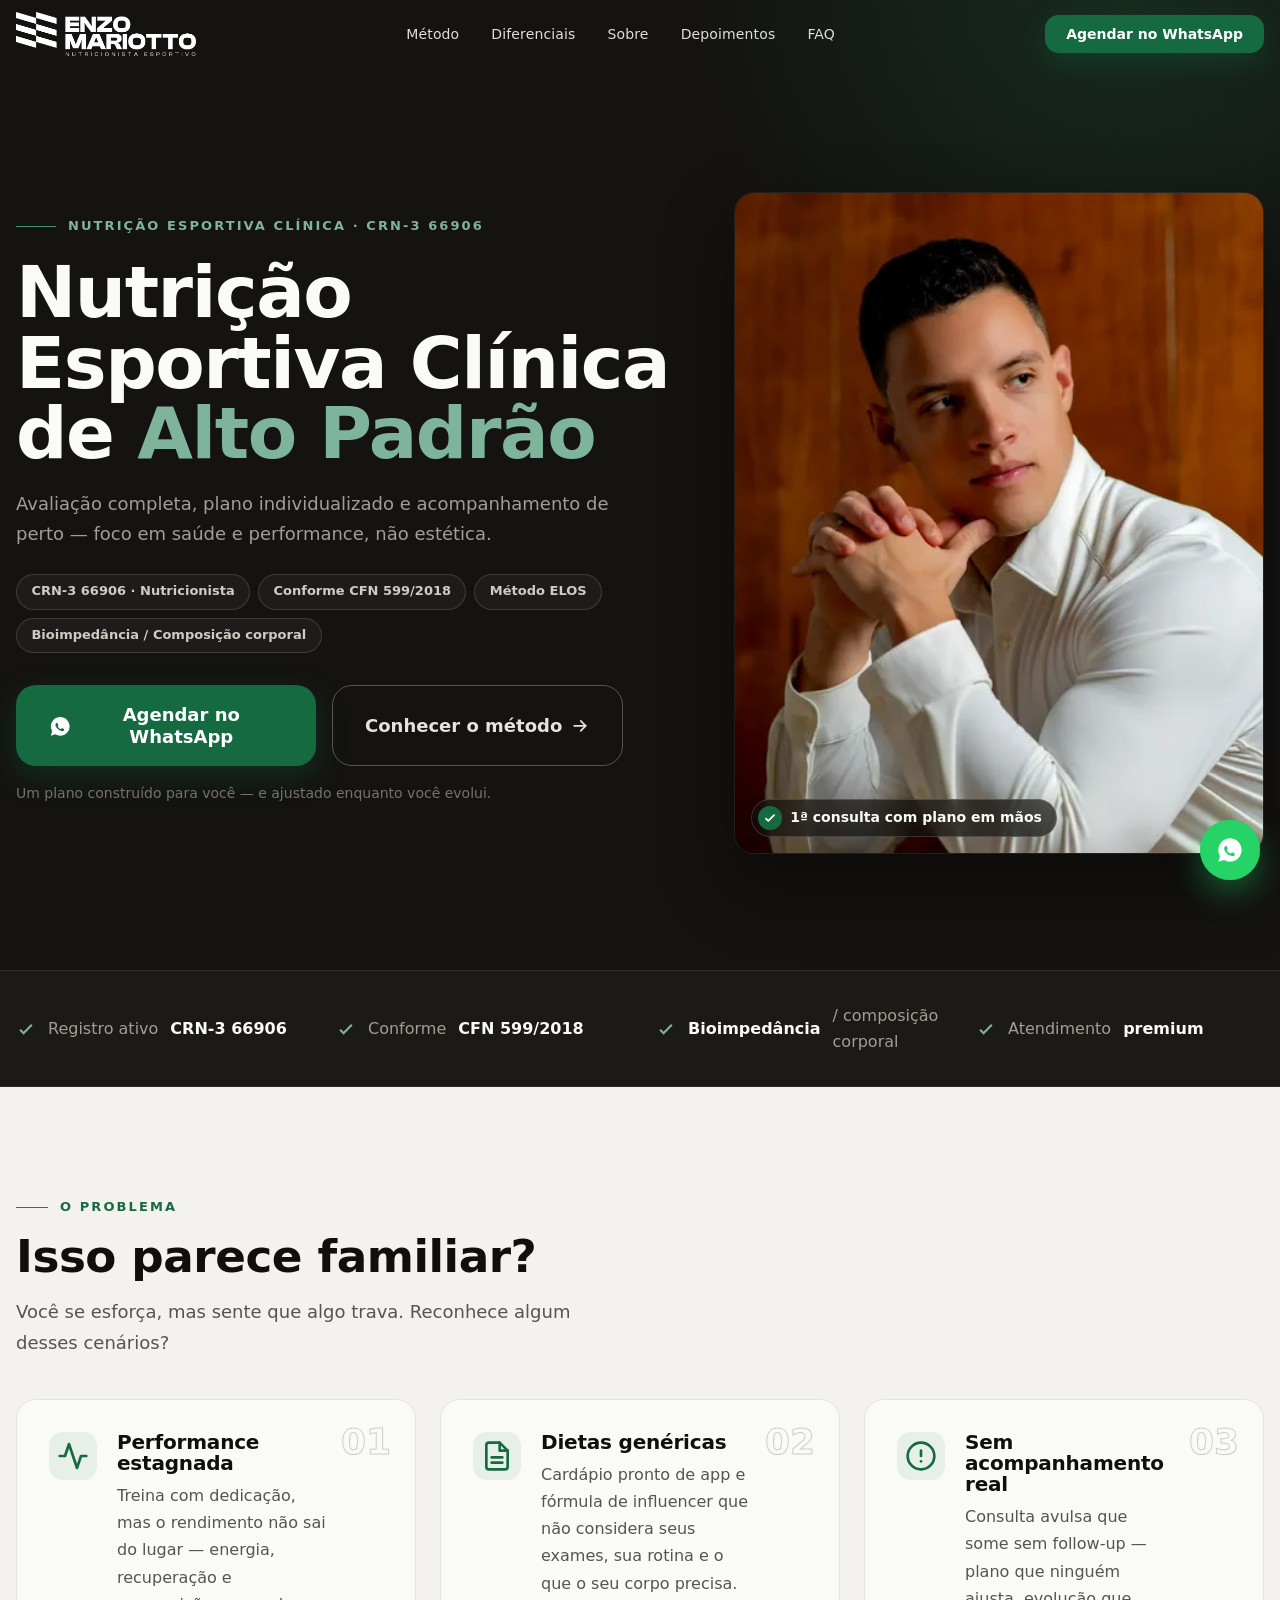
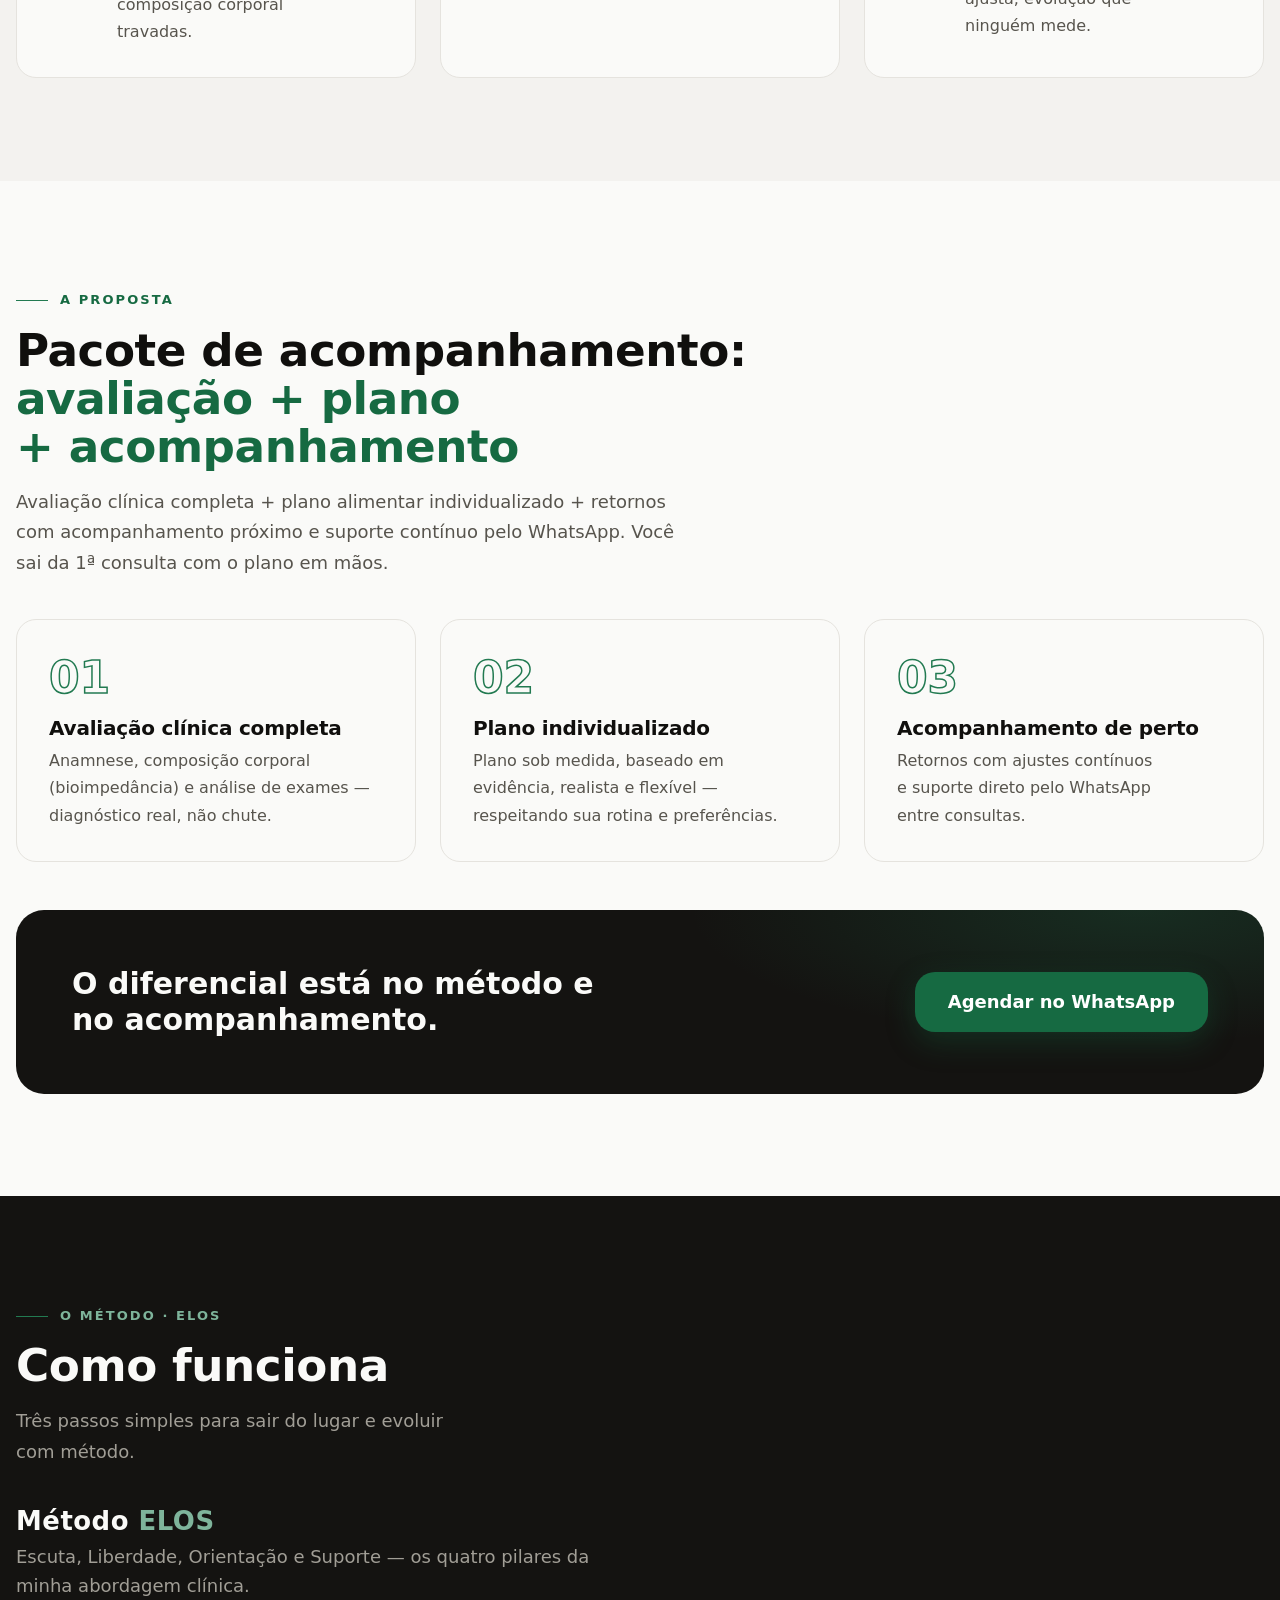
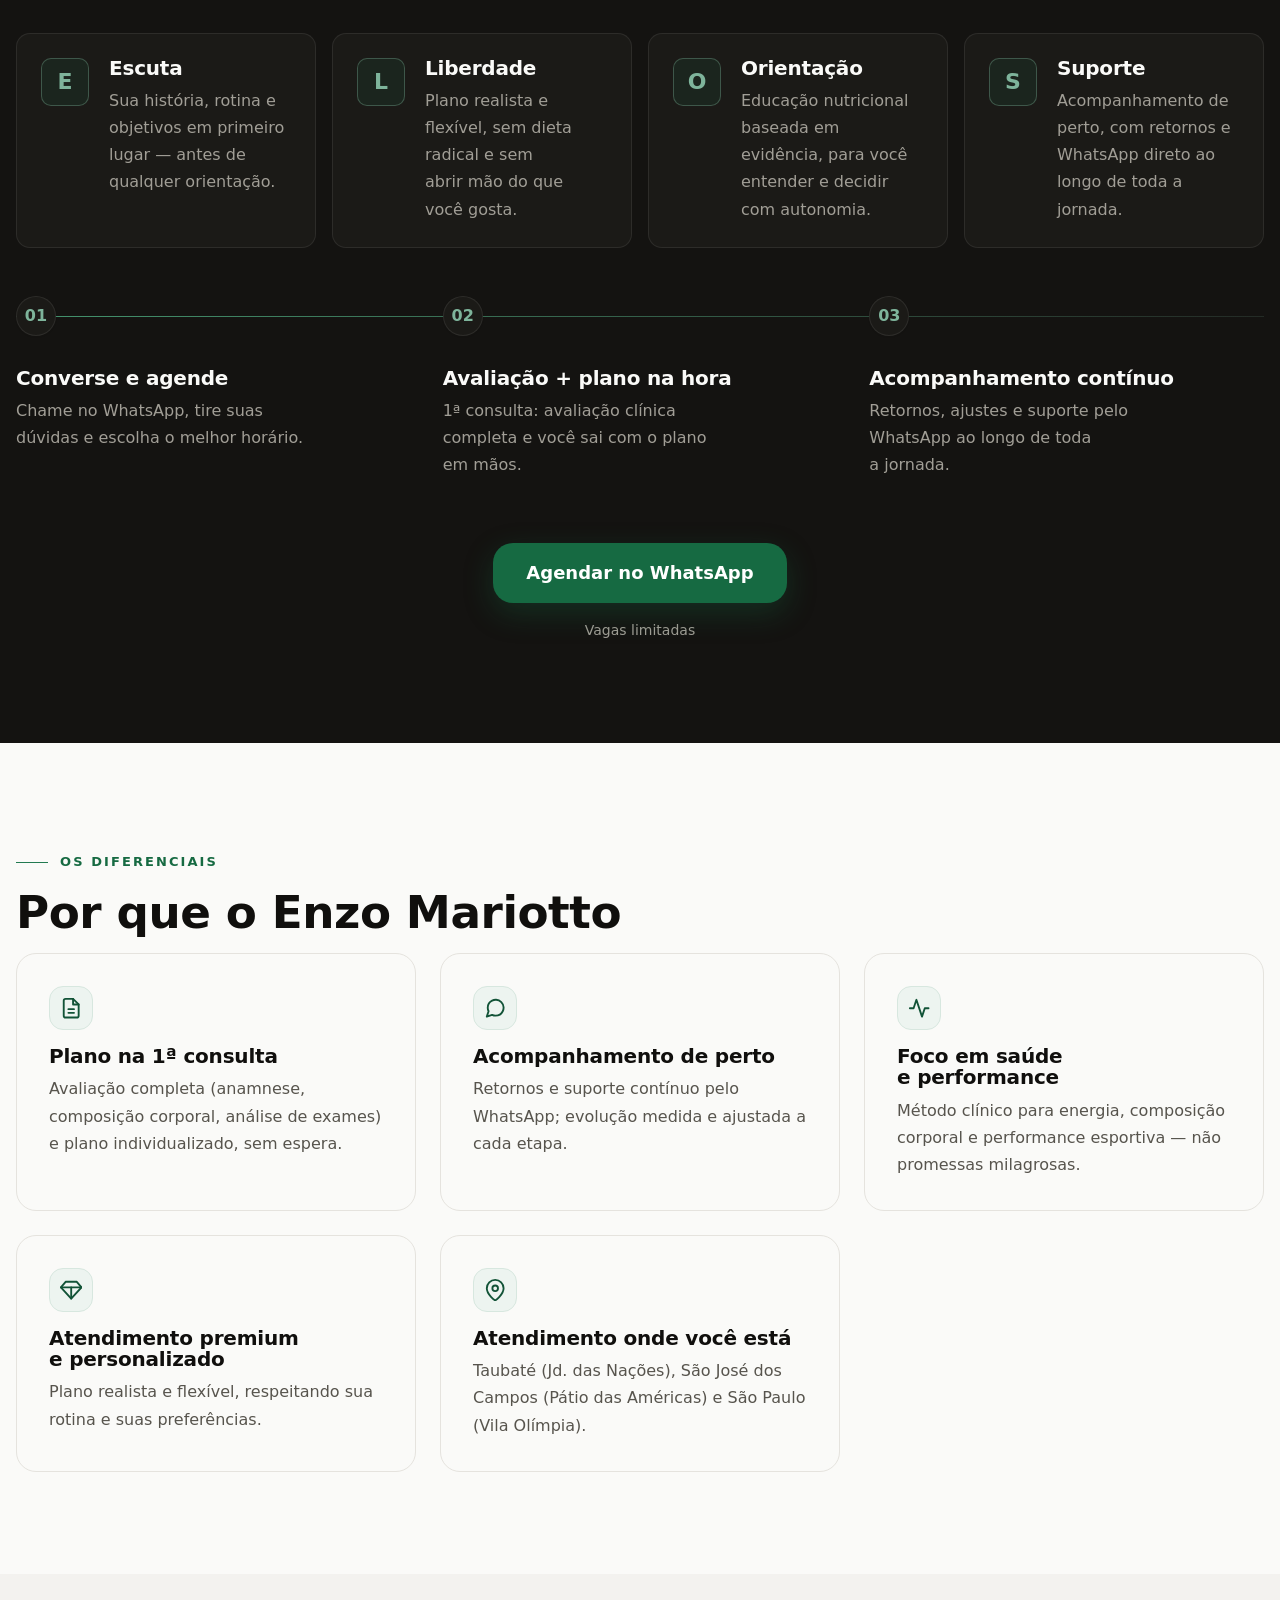
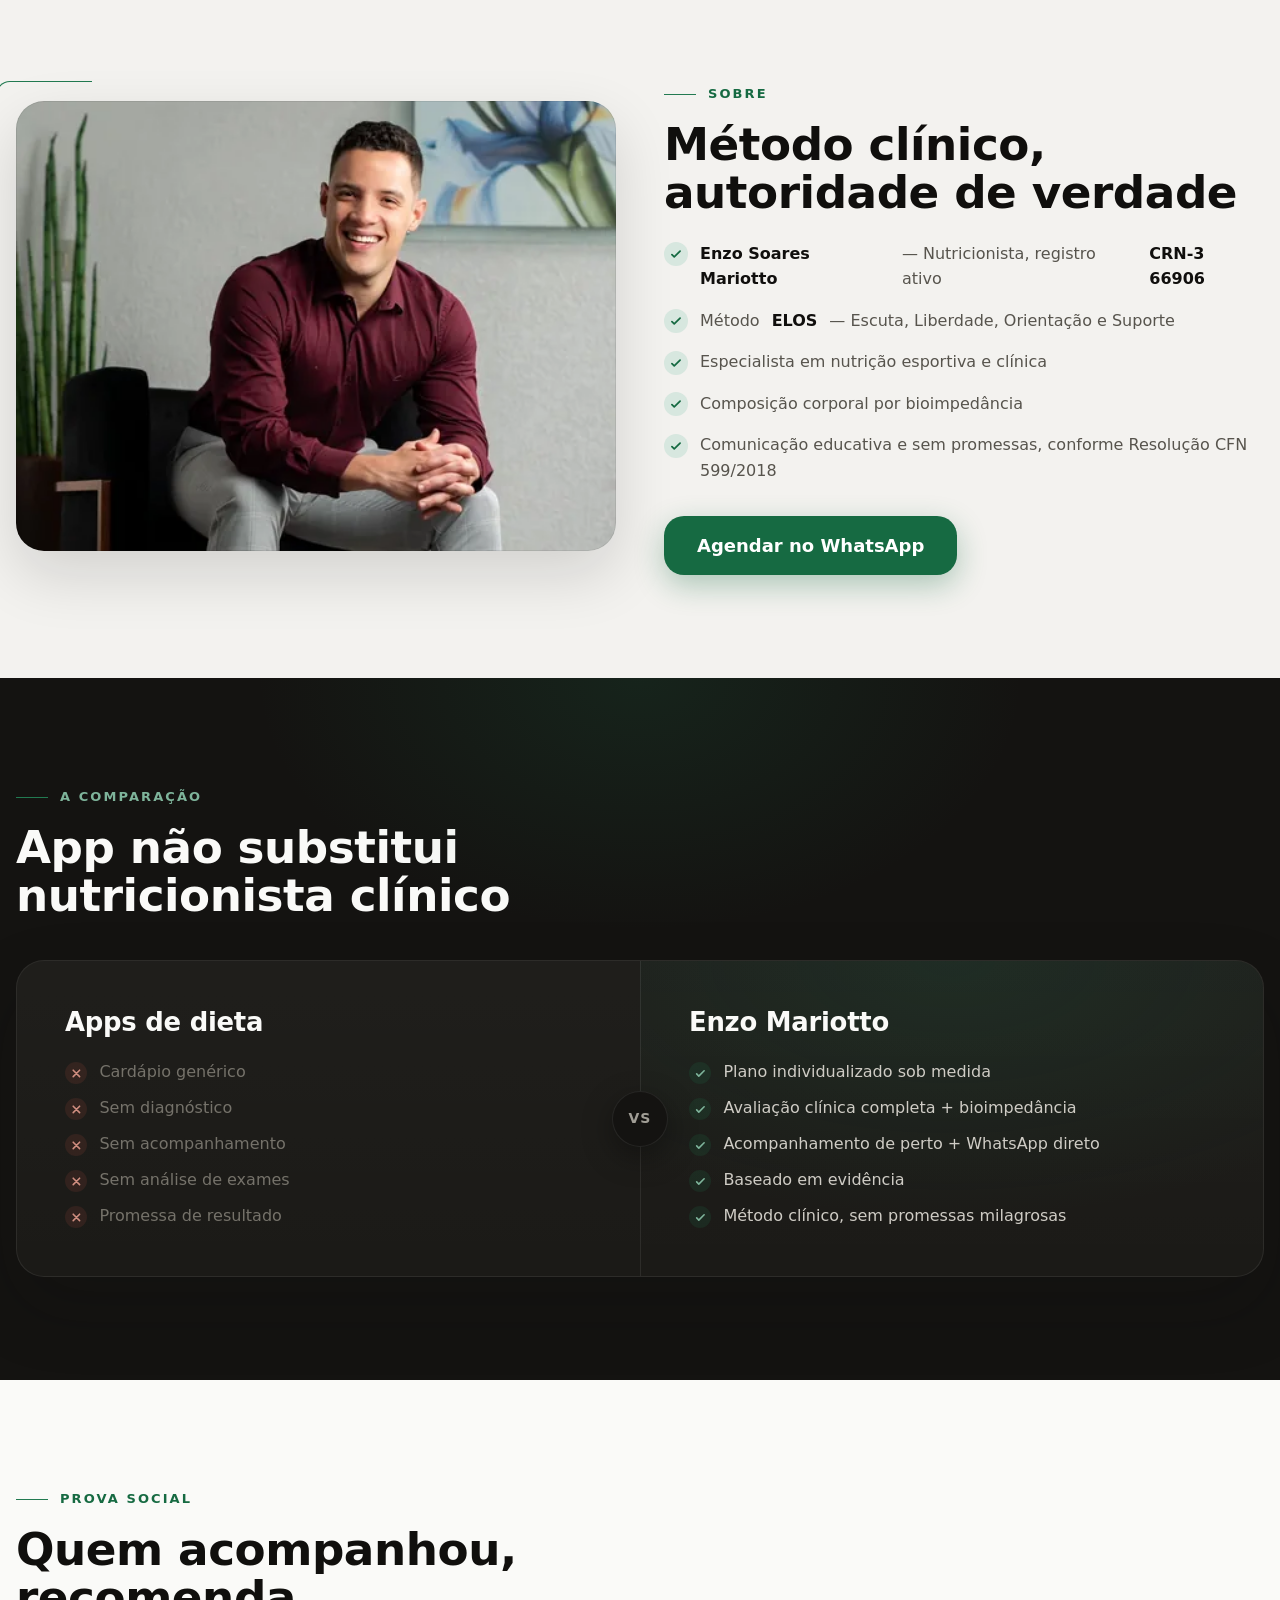
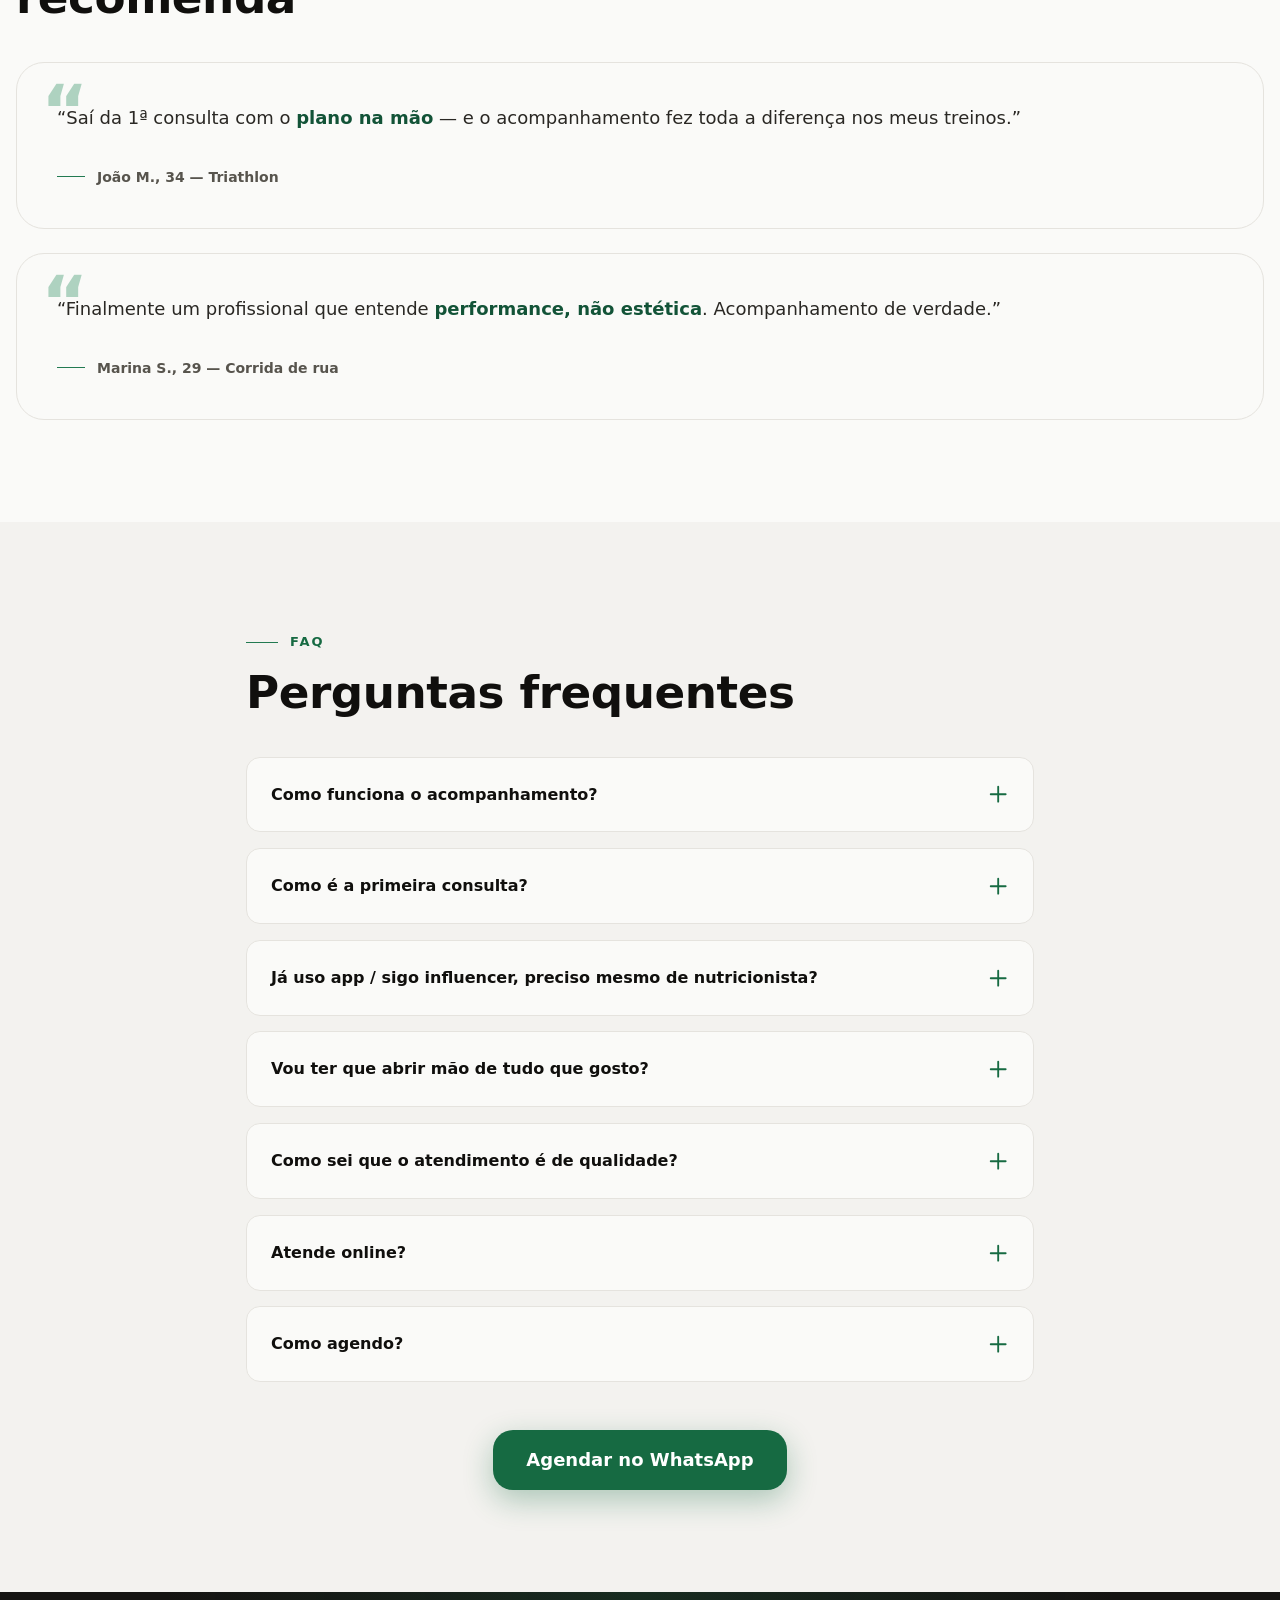
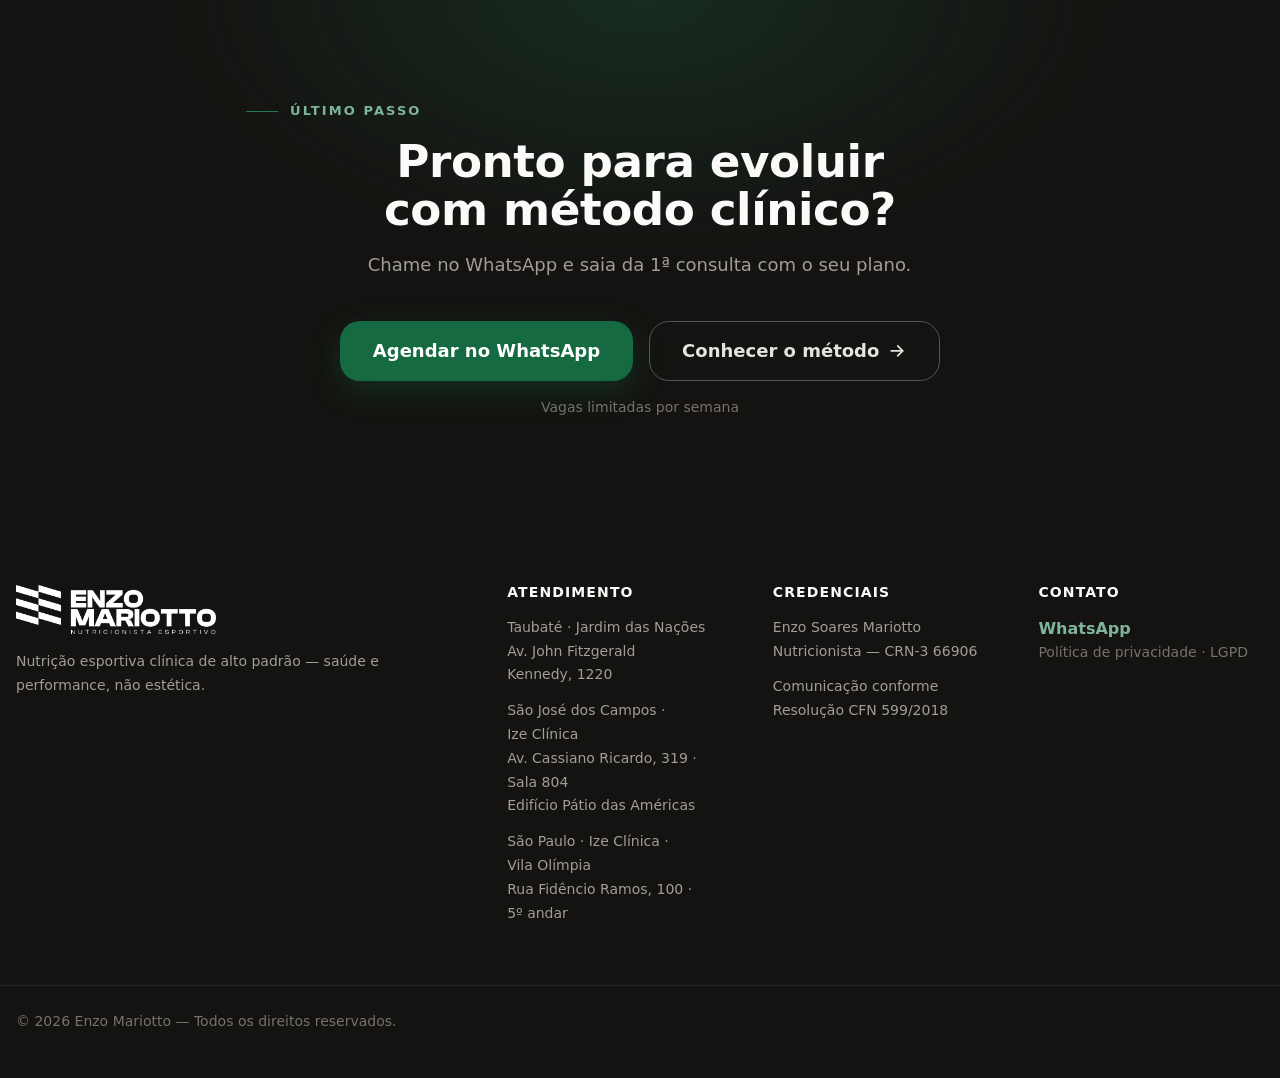
==== commit 6c1ee033: "UI: hero consulta pill, uniform frame radius, authority photo on mobile" ====
--- a/index.html
+++ b/index.html
@@ -194,7 +194,7 @@
     .hero__visual { position: relative; }
     .hero__frame {
       position: relative;
-      border-radius: 22rem 22rem 1.25rem 1.25rem;
+      border-radius: 1.25rem;
       overflow: hidden;
       box-shadow: 0 30px 70px rgba(0, 0, 0, 0.45);
       border: 1px solid rgba(255, 255, 255, 0.06);
@@ -207,25 +207,36 @@
       transform: scale(1.12);
       will-change: transform;
     }
-    .hero__card {
+    .hero__badge {
       position: absolute;
-      left: -0.5rem;
-      bottom: 2rem;
+      left: 1rem;
+      bottom: 1rem;
       display: flex;
-      gap: 1rem;
       align-items: center;
-      max-width: 17rem;
-      padding: 1.25rem 1.5rem;
-      background: rgba(250, 250, 248, 0.92);
-      -webkit-backdrop-filter: blur(10px);
-      backdrop-filter: blur(10px);
-      border: 1px solid var(--color-gray-200);
-      border-radius: 1.25rem;
-      box-shadow: 0 24px 60px rgba(16, 15, 13, 0.14);
-    }
-    .hero__card p { display: grid; gap: 0.2rem; }
-    .hero__card strong { font-size: 1rem; color: var(--color-gray-950); }
-    .hero__card span { font-size: 0.875rem; line-height: 1.45; color: var(--color-gray-500); }
+      gap: 0.5rem;
+      max-width: calc(100% - 2rem);
+      padding: 0.375rem 0.875rem 0.375rem 0.375rem;
+      border-radius: 9999px;
+      background: rgba(16, 15, 13, 0.66);
+      -webkit-backdrop-filter: blur(8px);
+      backdrop-filter: blur(8px);
+      border: 1px solid rgba(255, 255, 255, 0.16);
+      color: #fafaf8;
+      font-size: 0.8125rem;
+      font-weight: 600;
+      line-height: 1.2;
+    }
+    .hero__badge-icon {
+      flex: none;
+      width: 1.5rem;
+      height: 1.5rem;
+      display: grid;
+      place-items: center;
+      border-radius: 9999px;
+      background: var(--color-primary-600);
+      color: #fff;
+    }
+    .hero__badge-icon svg { width: 0.875rem; height: 0.875rem; }
     .icon-chip {
       flex: none;
       width: 2.5rem;
@@ -243,7 +254,6 @@
     @media (min-width: 1024px) {
       .hero__grid { grid-template-columns: 1.05fr 0.85fr; align-items: center; min-height: 78vh; gap: 4.5rem; }
       .hero__visual { margin-top: 2rem; }
-      .hero__card { left: -2rem; }
     }
   </style>
 
@@ -420,14 +430,11 @@
                    alt="Enzo Mariotto, nutricionista esportivo e clínico, em seu consultório"
                    data-parallax data-parallax-speed="0.12">
             </picture>
-          </div>
-          <div class="hero__card">
-            <span class="icon-chip" aria-hidden="true">
-              <svg viewBox="0 0 24 24" fill="none" stroke="currentColor" stroke-width="2.5" stroke-linecap="round" stroke-linejoin="round"><path d="M5 13l4 4 10-10"/></svg>
-            </span>
-            <p>
-              <strong>Plano individualizado</strong>
-              <span>Você sai da 1ª consulta com o plano em mãos.</span>
+            <p class="hero__badge">
+              <span class="hero__badge-icon" aria-hidden="true">
+                <svg viewBox="0 0 24 24" fill="none" stroke="currentColor" stroke-width="3" stroke-linecap="round" stroke-linejoin="round"><path d="M5 13l4 4 10-10"/></svg>
+              </span>
+              <span>1ª consulta com plano em mãos</span>
             </p>
           </div>
         </div>
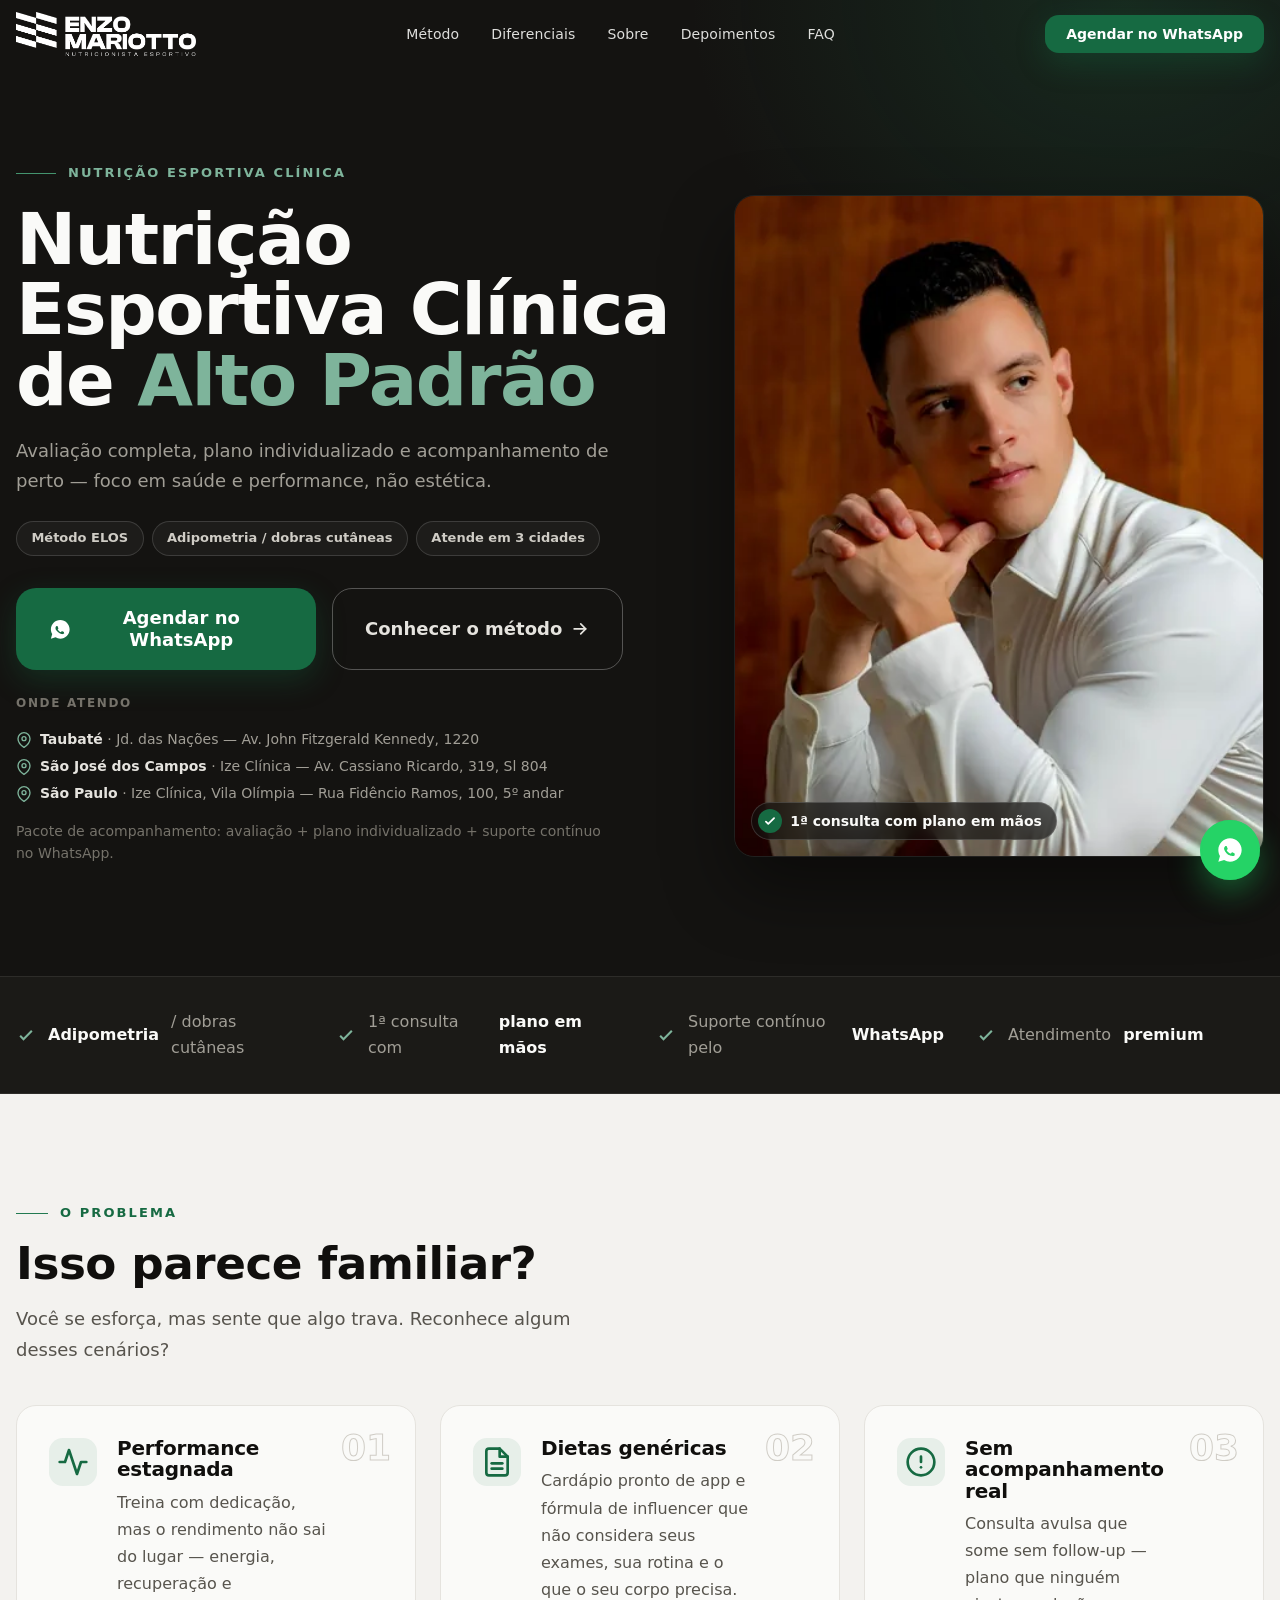
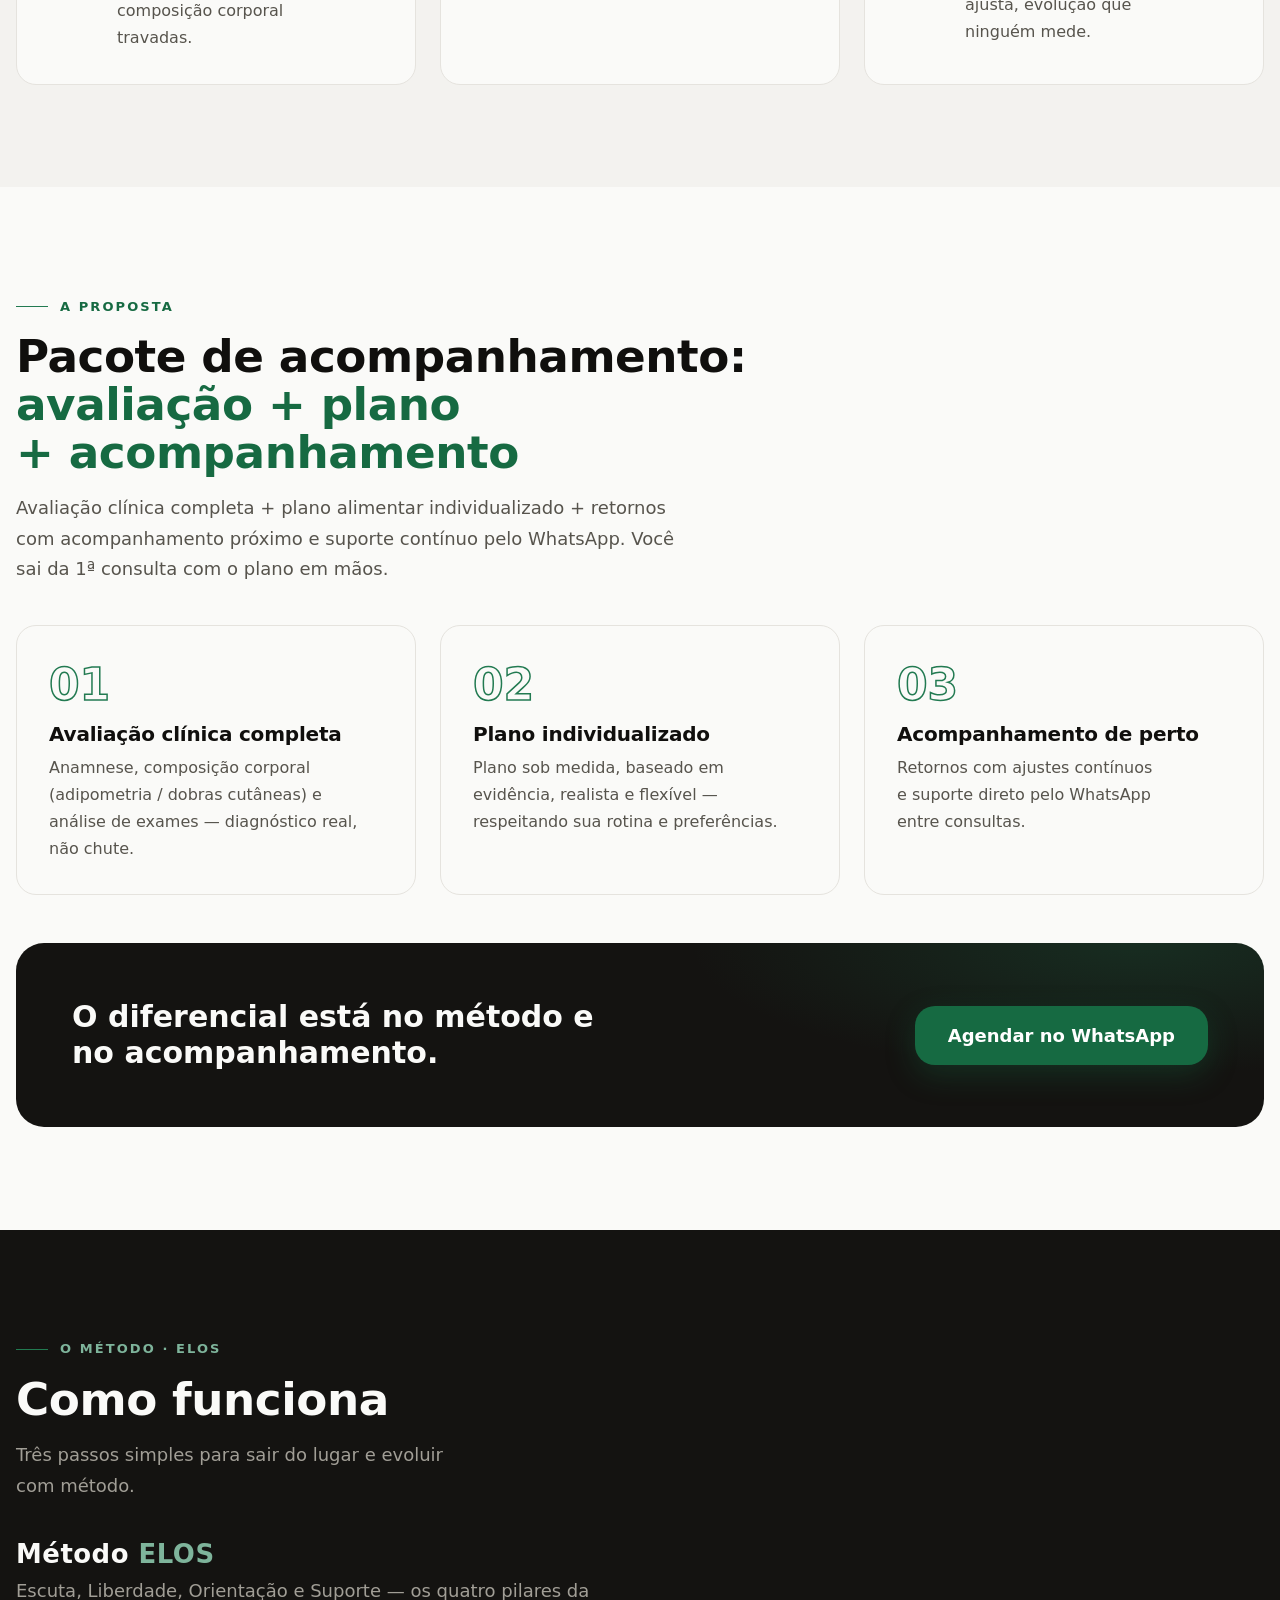
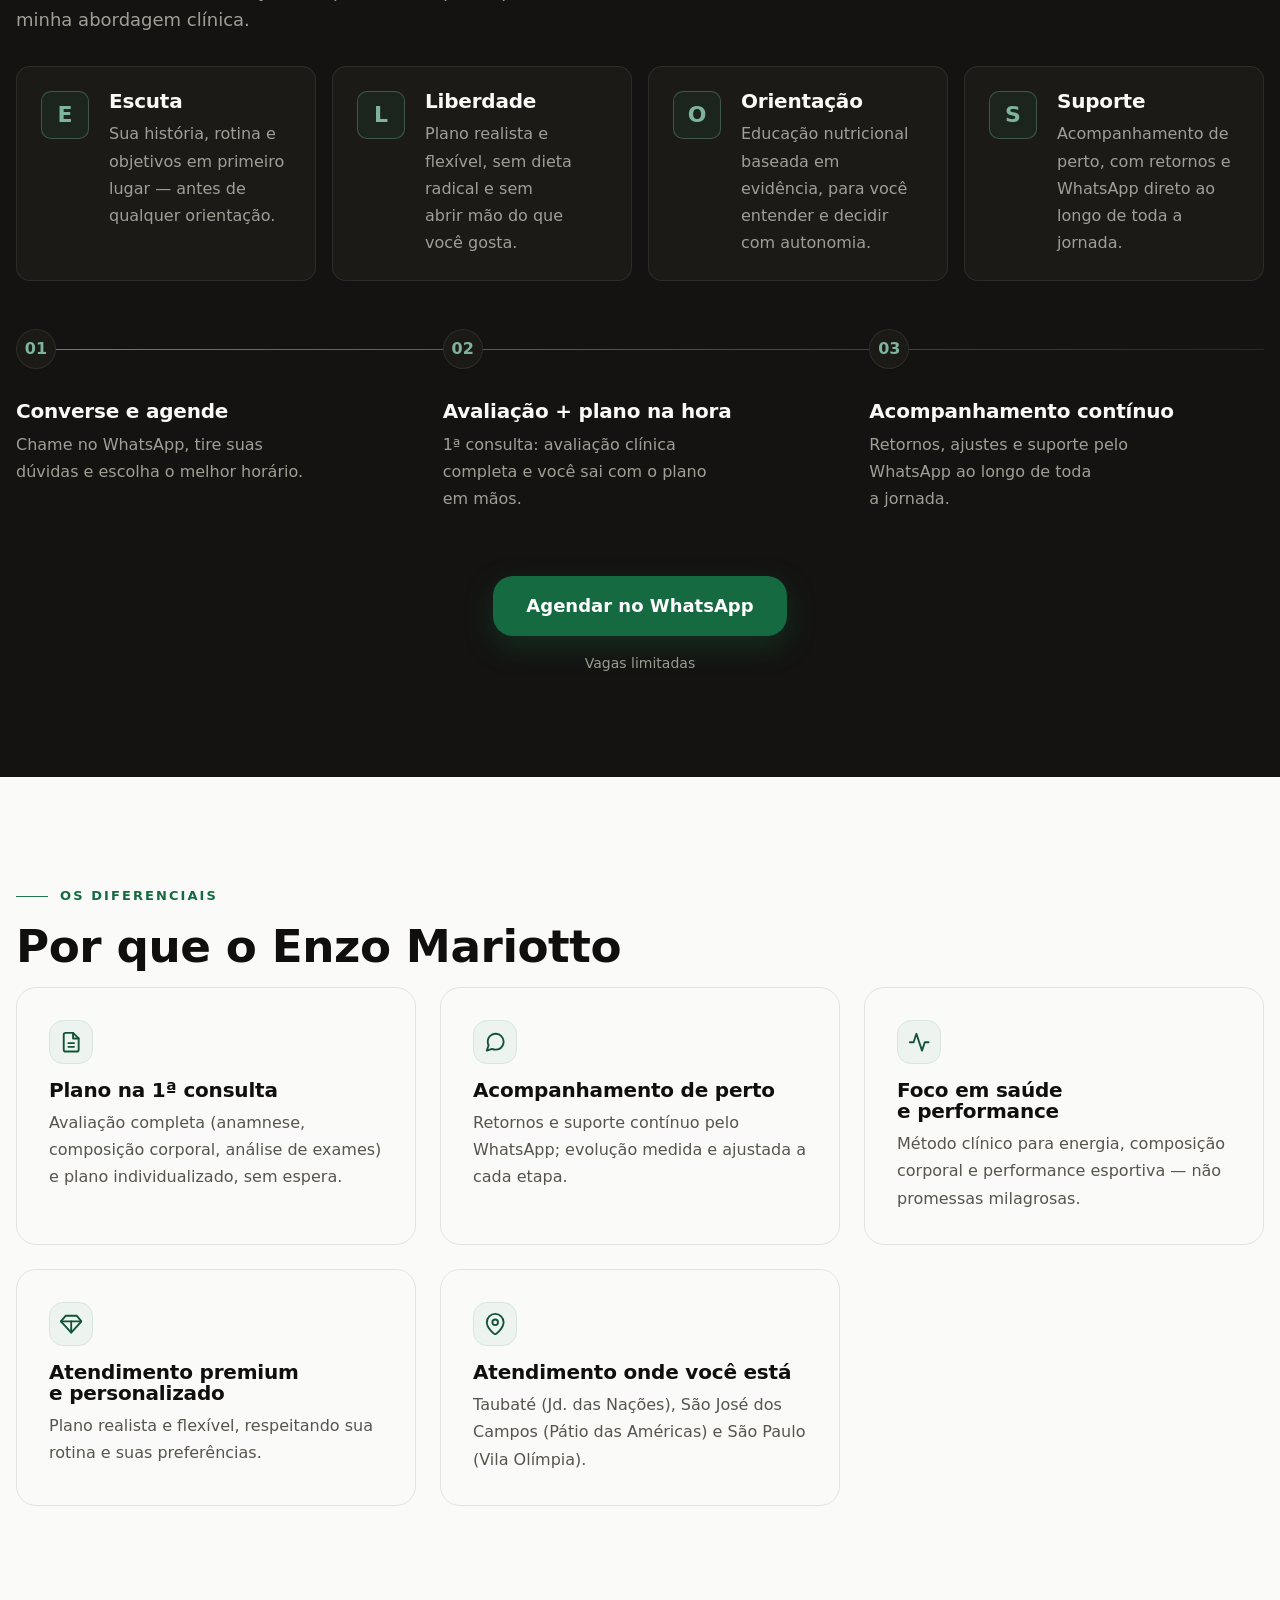
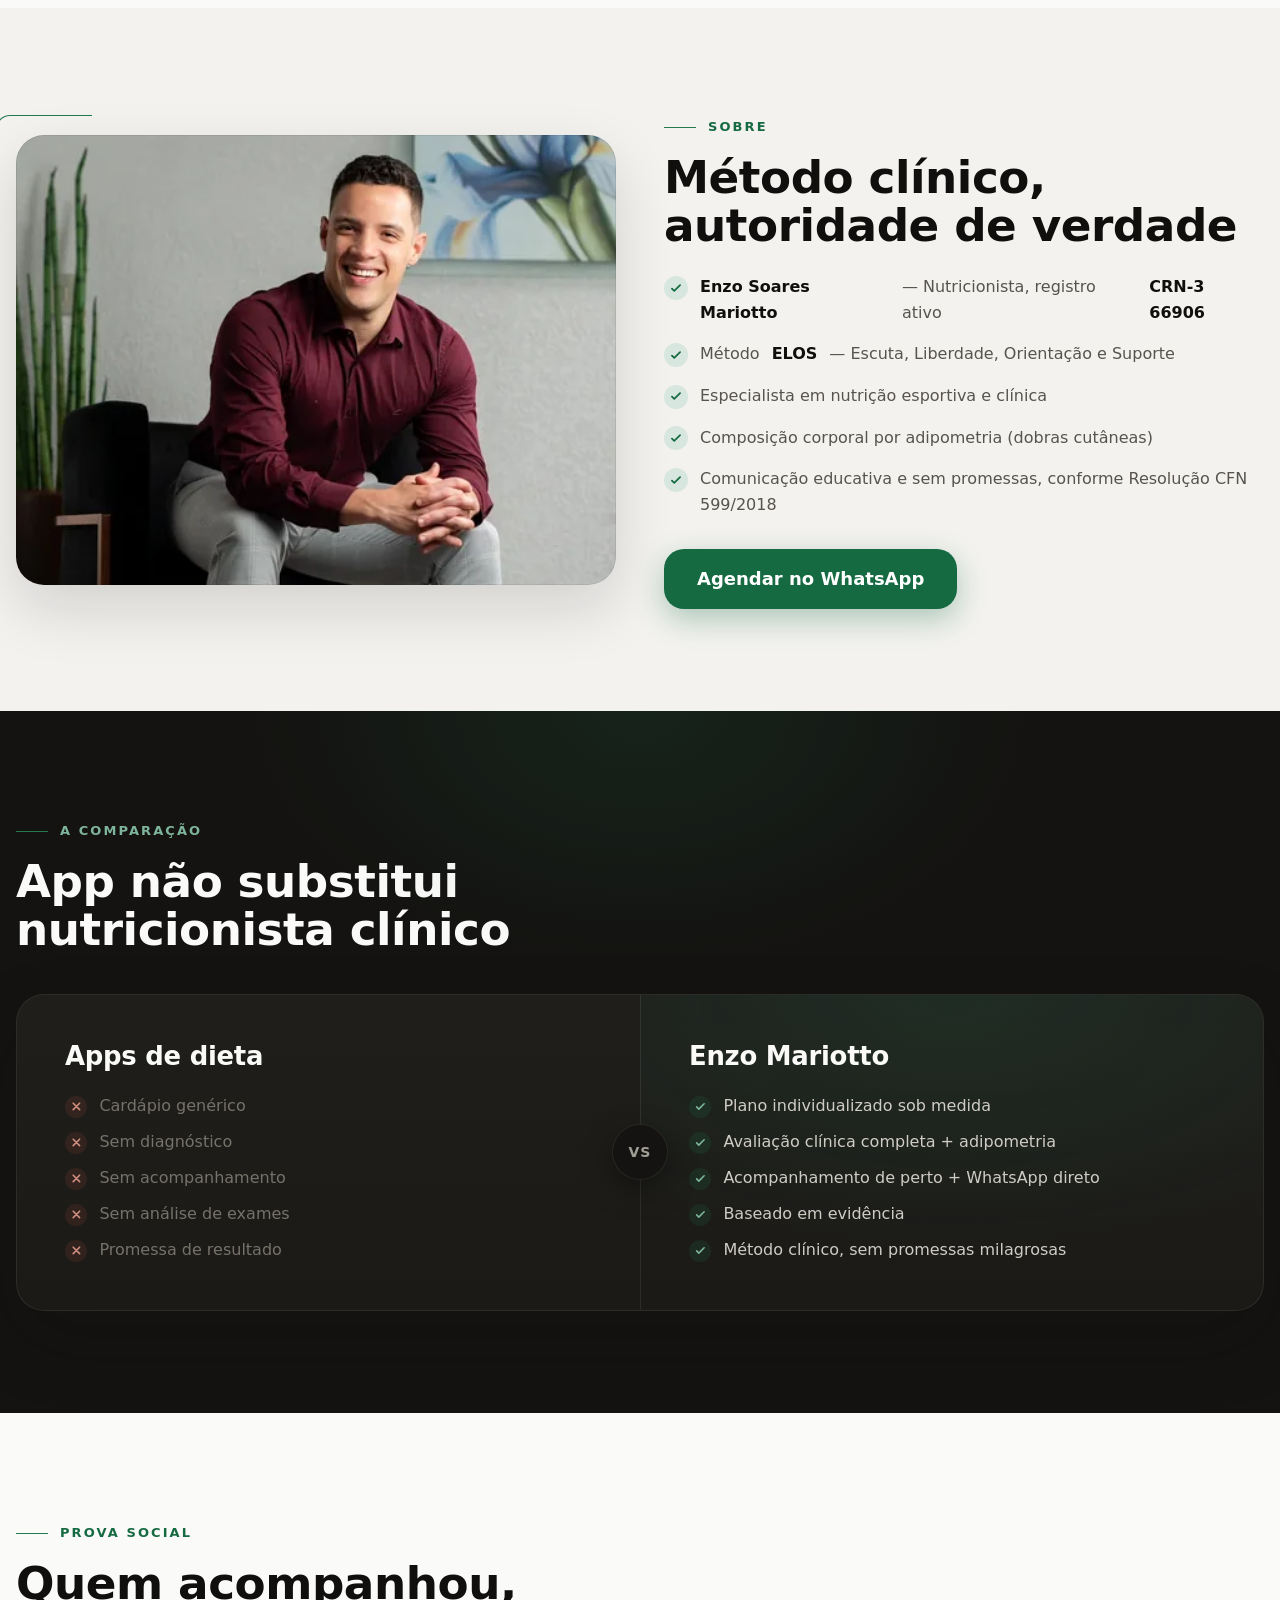
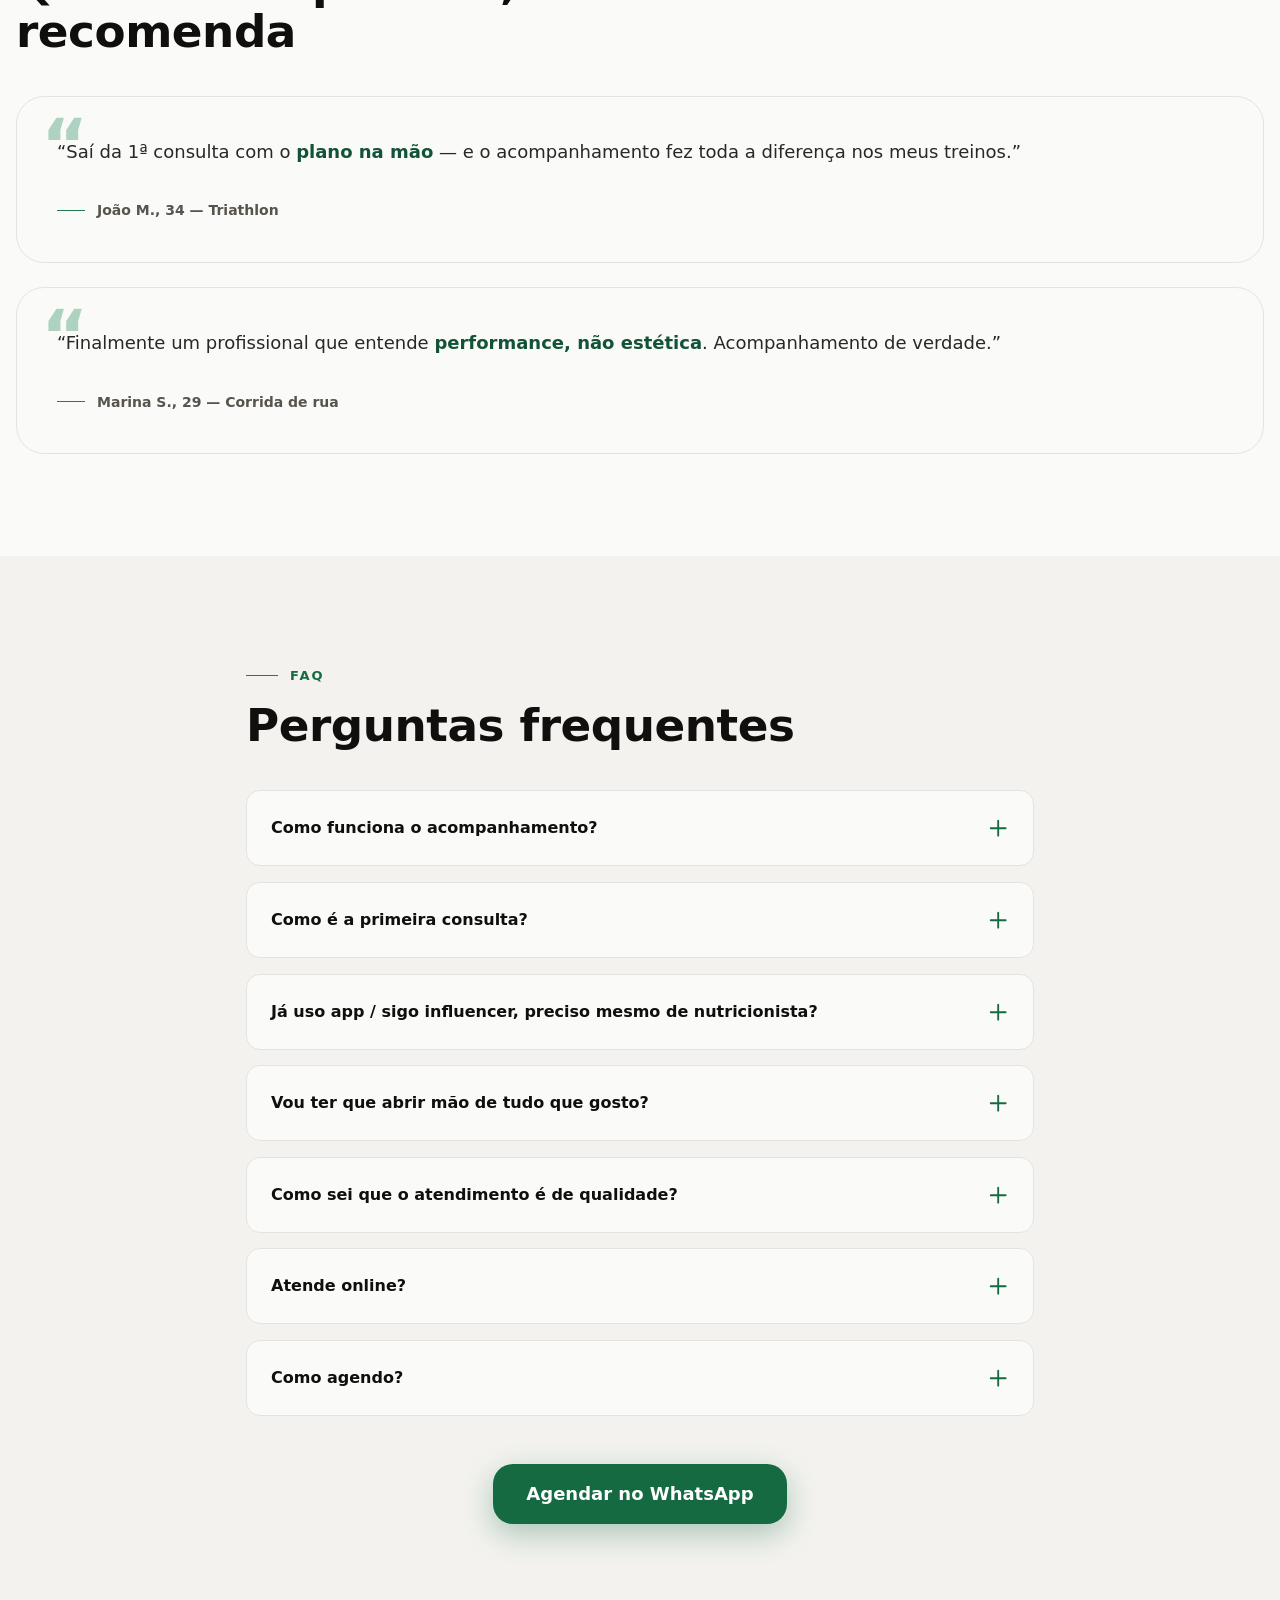
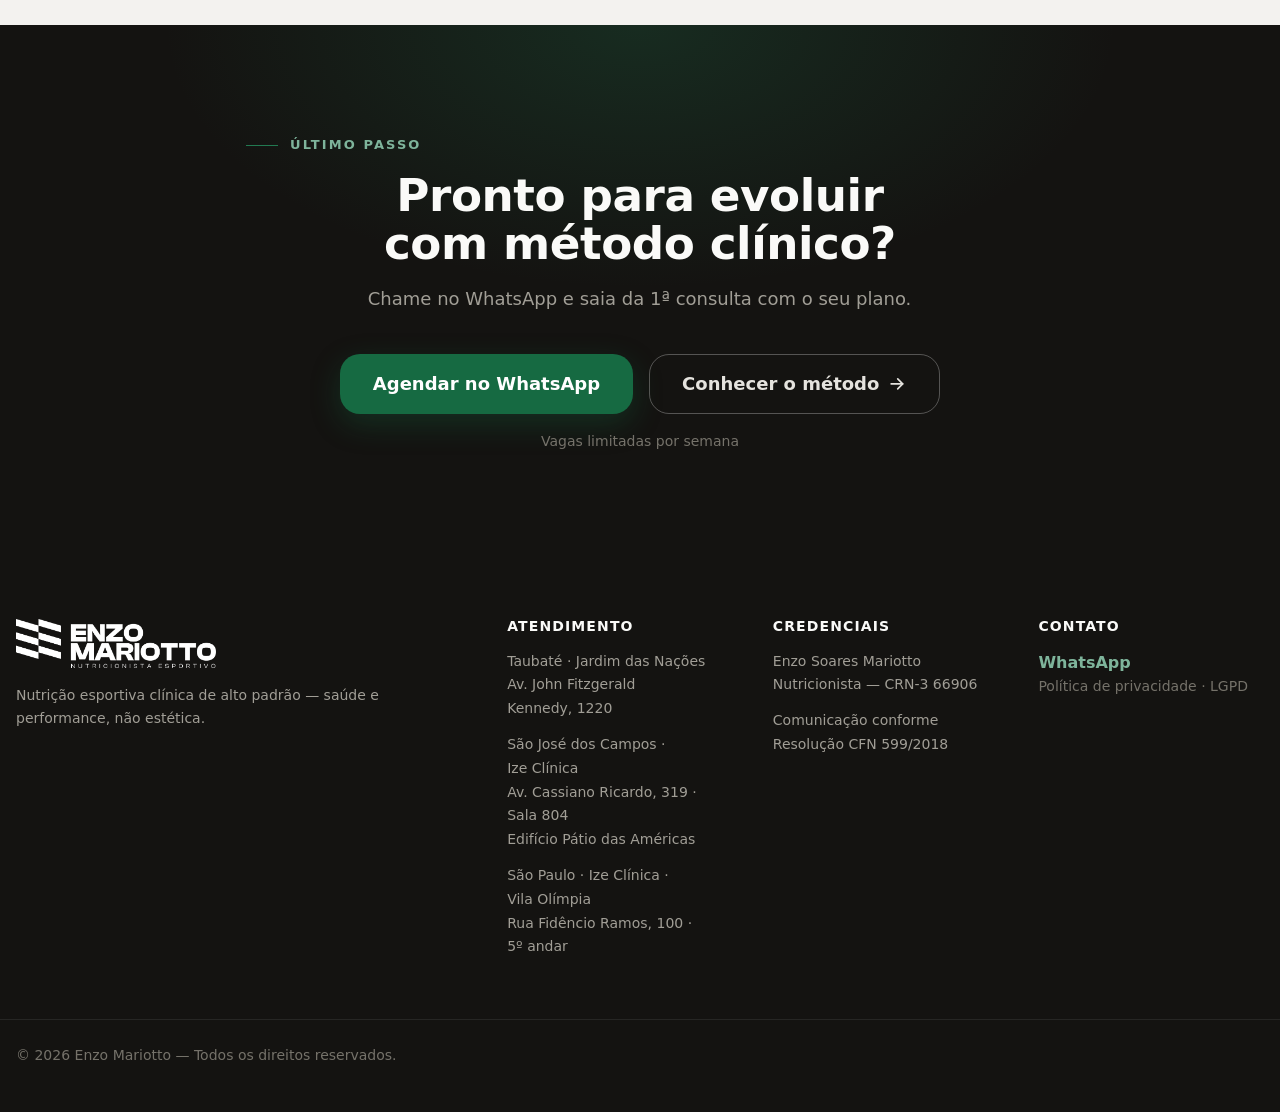
==== commit 09b16c02: "Corrige menu mobile, remove CRN duplicado do hero e troca bioimpedância por adipometria" ====
--- a/index.html
+++ b/index.html
@@ -190,6 +190,31 @@
     }
     .hero__actions { display: flex; flex-wrap: wrap; gap: 1rem; margin-top: 2rem; }
     .hero__cta { width: 100%; max-width: 300px; }
+    .hero__locations { margin-top: 1.5rem; display: grid; gap: 0.5rem; }
+    .hero__locations-title {
+      text-transform: uppercase;
+      letter-spacing: 0.14em;
+      font-size: 0.75rem;
+      font-weight: 600;
+      color: var(--color-gray-500);
+    }
+    .hero__locations-list { list-style: none; padding: 0; margin: 0.5rem 0 0; display: grid; gap: 0.375rem; }
+    .hero__locations-item {
+      display: flex;
+      align-items: flex-start;
+      gap: 0.5rem;
+      font-size: 0.875rem;
+      color: var(--color-gray-400);
+      line-height: 1.5;
+    }
+    .hero__locations-item strong { color: var(--color-gray-200); font-weight: 600; }
+    .hero__locations-icon {
+      flex: none;
+      width: 1rem;
+      height: 1rem;
+      margin-top: 0.2rem;
+      color: var(--color-primary-300);
+    }
     .hero__microcopy { margin-top: 1rem; color: var(--color-gray-500); font-size: 0.875rem; }
     .hero__visual { position: relative; }
     .hero__frame {
@@ -396,15 +421,14 @@
     <section id="hero" class="hero" aria-labelledby="hero-headline">
       <div class="container hero__grid">
         <div class="hero__content">
-          <p class="hero__eyebrow animate-fade-up">Nutrição esportiva clínica · CRN-3 66906</p>
+          <p class="hero__eyebrow animate-fade-up">Nutrição esportiva clínica</p>
           <h1 id="hero-headline" class="hero__headline animate-fade-up">Nutrição Esportiva Clínica de <span class="hero__headline-accent">Alto Padrão</span></h1>
           <p class="hero__subheadline animate-fade-up">Avaliação completa, plano individualizado e acompanhamento de perto — foco em saúde e performance, não estética.</p>
 
-          <ul class="hero__chips animate-fade-up" aria-label="Credenciais e conformidade">
-            <li class="chip">CRN-3 66906 · Nutricionista</li>
-            <li class="chip">Conforme CFN 599/2018</li>
+          <ul class="hero__chips animate-fade-up" aria-label="Diferenciais do atendimento">
             <li class="chip">Método ELOS</li>
-            <li class="chip">Bioimpedância / Composição corporal</li>
+            <li class="chip">Adipometria / dobras cutâneas</li>
+            <li class="chip">Atende em 3 cidades</li>
           </ul>
 
           <div class="hero__actions animate-fade-up">
@@ -419,7 +443,25 @@
             </a>
           </div>
 
-          <p class="hero__microcopy animate-fade-up">Um plano construído para você — e ajustado enquanto você evolui.</p>
+          <div class="hero__locations animate-fade-up" aria-label="Endereços de atendimento">
+            <p class="hero__locations-title">Onde atendo</p>
+            <ul class="hero__locations-list">
+              <li class="hero__locations-item">
+                <svg class="hero__locations-icon" viewBox="0 0 24 24" fill="none" stroke="currentColor" stroke-width="2" stroke-linecap="round" stroke-linejoin="round" aria-hidden="true"><path d="M21 10c0 7-9 13-9 13s-9-6-9-13a9 9 0 0 1 18 0z"/><circle cx="12" cy="10" r="3"/></svg>
+                <span><strong>Taubaté</strong> · Jd. das Nações — Av. John Fitzgerald Kennedy, 1220</span>
+              </li>
+              <li class="hero__locations-item">
+                <svg class="hero__locations-icon" viewBox="0 0 24 24" fill="none" stroke="currentColor" stroke-width="2" stroke-linecap="round" stroke-linejoin="round" aria-hidden="true"><path d="M21 10c0 7-9 13-9 13s-9-6-9-13a9 9 0 0 1 18 0z"/><circle cx="12" cy="10" r="3"/></svg>
+                <span><strong>São José dos Campos</strong> · Ize Clínica — Av. Cassiano Ricardo, 319, Sl 804</span>
+              </li>
+              <li class="hero__locations-item">
+                <svg class="hero__locations-icon" viewBox="0 0 24 24" fill="none" stroke="currentColor" stroke-width="2" stroke-linecap="round" stroke-linejoin="round" aria-hidden="true"><path d="M21 10c0 7-9 13-9 13s-9-6-9-13a9 9 0 0 1 18 0z"/><circle cx="12" cy="10" r="3"/></svg>
+                <span><strong>São Paulo</strong> · Ize Clínica, Vila Olímpia — Rua Fidêncio Ramos, 100, 5º andar</span>
+              </li>
+            </ul>
+          </div>
+
+          <p class="hero__microcopy animate-fade-up">Pacote de acompanhamento: avaliação + plano individualizado + suporte contínuo no WhatsApp.</p>
         </div>
 
         <div class="hero__visual animate-fade-up">
@@ -442,11 +484,11 @@
     </section>
 
     <!-- ===== PROVA INICIAL ===== -->
-    <section class="authority-stack" aria-label="Credenciais e conformidade">
+    <section class="authority-stack" aria-label="Diferenciais do atendimento">
       <div class="container authority-stack__grid">
-        <div class="authority-stack__item"><svg class="icon icon--check" aria-hidden="true" viewBox="0 0 24 24" fill="none" stroke="currentColor" stroke-width="2.5"><path d="M5 13l4 4 10-10"/></svg> Registro ativo <strong>CRN-3 66906</strong></div>
-        <div class="authority-stack__item"><svg class="icon icon--check" aria-hidden="true" viewBox="0 0 24 24" fill="none" stroke="currentColor" stroke-width="2.5"><path d="M5 13l4 4 10-10"/></svg> Conforme <strong>CFN 599/2018</strong></div>
-        <div class="authority-stack__item"><svg class="icon icon--check" aria-hidden="true" viewBox="0 0 24 24" fill="none" stroke="currentColor" stroke-width="2.5"><path d="M5 13l4 4 10-10"/></svg> <strong>Bioimpedância</strong> / composição corporal</div>
+        <div class="authority-stack__item"><svg class="icon icon--check" aria-hidden="true" viewBox="0 0 24 24" fill="none" stroke="currentColor" stroke-width="2.5"><path d="M5 13l4 4 10-10"/></svg> <strong>Adipometria</strong> / dobras cutâneas</div>
+        <div class="authority-stack__item"><svg class="icon icon--check" aria-hidden="true" viewBox="0 0 24 24" fill="none" stroke="currentColor" stroke-width="2.5"><path d="M5 13l4 4 10-10"/></svg> 1ª consulta com <strong>plano em mãos</strong></div>
+        <div class="authority-stack__item"><svg class="icon icon--check" aria-hidden="true" viewBox="0 0 24 24" fill="none" stroke="currentColor" stroke-width="2.5"><path d="M5 13l4 4 10-10"/></svg> Suporte contínuo pelo <strong>WhatsApp</strong></div>
         <div class="authority-stack__item"><svg class="icon icon--check" aria-hidden="true" viewBox="0 0 24 24" fill="none" stroke="currentColor" stroke-width="2.5"><path d="M5 13l4 4 10-10"/></svg> Atendimento <strong>premium</strong></div>
       </div>
     </section>
@@ -501,7 +543,7 @@
             <div class="proposal-card__number" aria-hidden="true">01</div>
             <div class="proposal-card__body">
               <h3>Avaliação clínica completa</h3>
-              <p>Anamnese, composição corporal (bioimpedância) e análise de exames — diagnóstico real, não chute.</p>
+              <p>Anamnese, composição corporal (adipometria / dobras cutâneas) e análise de exames — diagnóstico real, não chute.</p>
             </div>
           </article>
           <article class="proposal-card" data-reveal-item data-reveal="up">
@@ -664,7 +706,7 @@
             <li><strong>Enzo Soares Mariotto</strong> — Nutricionista, registro ativo <strong>CRN-3 66906</strong></li>
             <li>Método <strong>ELOS</strong> — Escuta, Liberdade, Orientação e Suporte</li>
             <li>Especialista em nutrição esportiva e clínica</li>
-            <li>Composição corporal por bioimpedância</li>
+            <li>Composição corporal por adipometria (dobras cutâneas)</li>
             <li>Comunicação educativa e sem promessas, conforme Resolução CFN 599/2018</li>
           </ul>
           <a class="btn btn-primary btn-lg" href="#" data-cta-location="autoridade" data-whatsapp-link>Agendar no WhatsApp</a>
@@ -693,7 +735,7 @@
             <h3>Enzo Mariotto</h3>
             <ul>
               <li><span class="comparison__mark comparison__mark--check" aria-hidden="true"><svg viewBox="0 0 24 24" fill="none" stroke="currentColor" stroke-width="3" stroke-linecap="round" stroke-linejoin="round"><path d="M5 13l4 4 10-10"/></svg></span>Plano individualizado sob medida</li>
-              <li><span class="comparison__mark comparison__mark--check" aria-hidden="true"><svg viewBox="0 0 24 24" fill="none" stroke="currentColor" stroke-width="3" stroke-linecap="round" stroke-linejoin="round"><path d="M5 13l4 4 10-10"/></svg></span>Avaliação clínica completa + bioimpedância</li>
+              <li><span class="comparison__mark comparison__mark--check" aria-hidden="true"><svg viewBox="0 0 24 24" fill="none" stroke="currentColor" stroke-width="3" stroke-linecap="round" stroke-linejoin="round"><path d="M5 13l4 4 10-10"/></svg></span>Avaliação clínica completa + adipometria</li>
               <li><span class="comparison__mark comparison__mark--check" aria-hidden="true"><svg viewBox="0 0 24 24" fill="none" stroke="currentColor" stroke-width="3" stroke-linecap="round" stroke-linejoin="round"><path d="M5 13l4 4 10-10"/></svg></span>Acompanhamento de perto + WhatsApp direto</li>
               <li><span class="comparison__mark comparison__mark--check" aria-hidden="true"><svg viewBox="0 0 24 24" fill="none" stroke="currentColor" stroke-width="3" stroke-linecap="round" stroke-linejoin="round"><path d="M5 13l4 4 10-10"/></svg></span>Baseado em evidência</li>
               <li><span class="comparison__mark comparison__mark--check" aria-hidden="true"><svg viewBox="0 0 24 24" fill="none" stroke="currentColor" stroke-width="3" stroke-linecap="round" stroke-linejoin="round"><path d="M5 13l4 4 10-10"/></svg></span>Método clínico, sem promessas milagrosas</li>
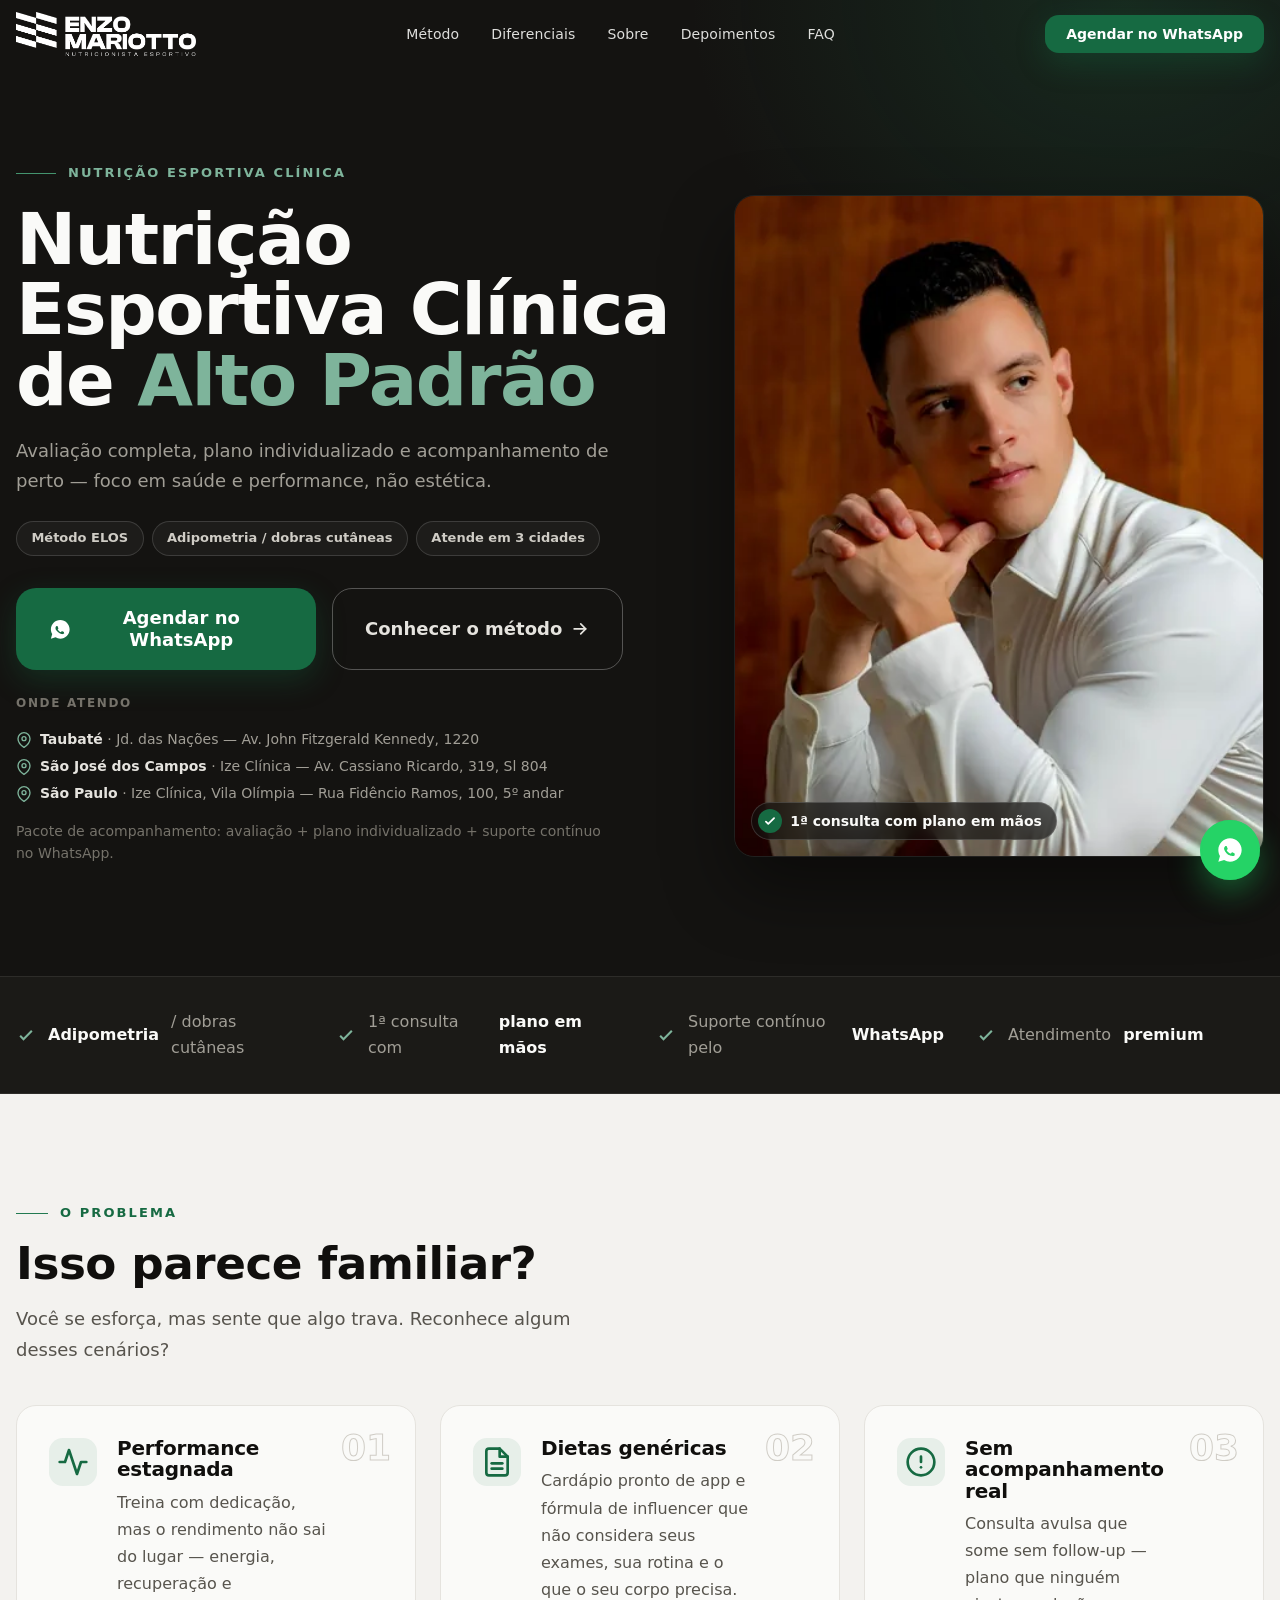
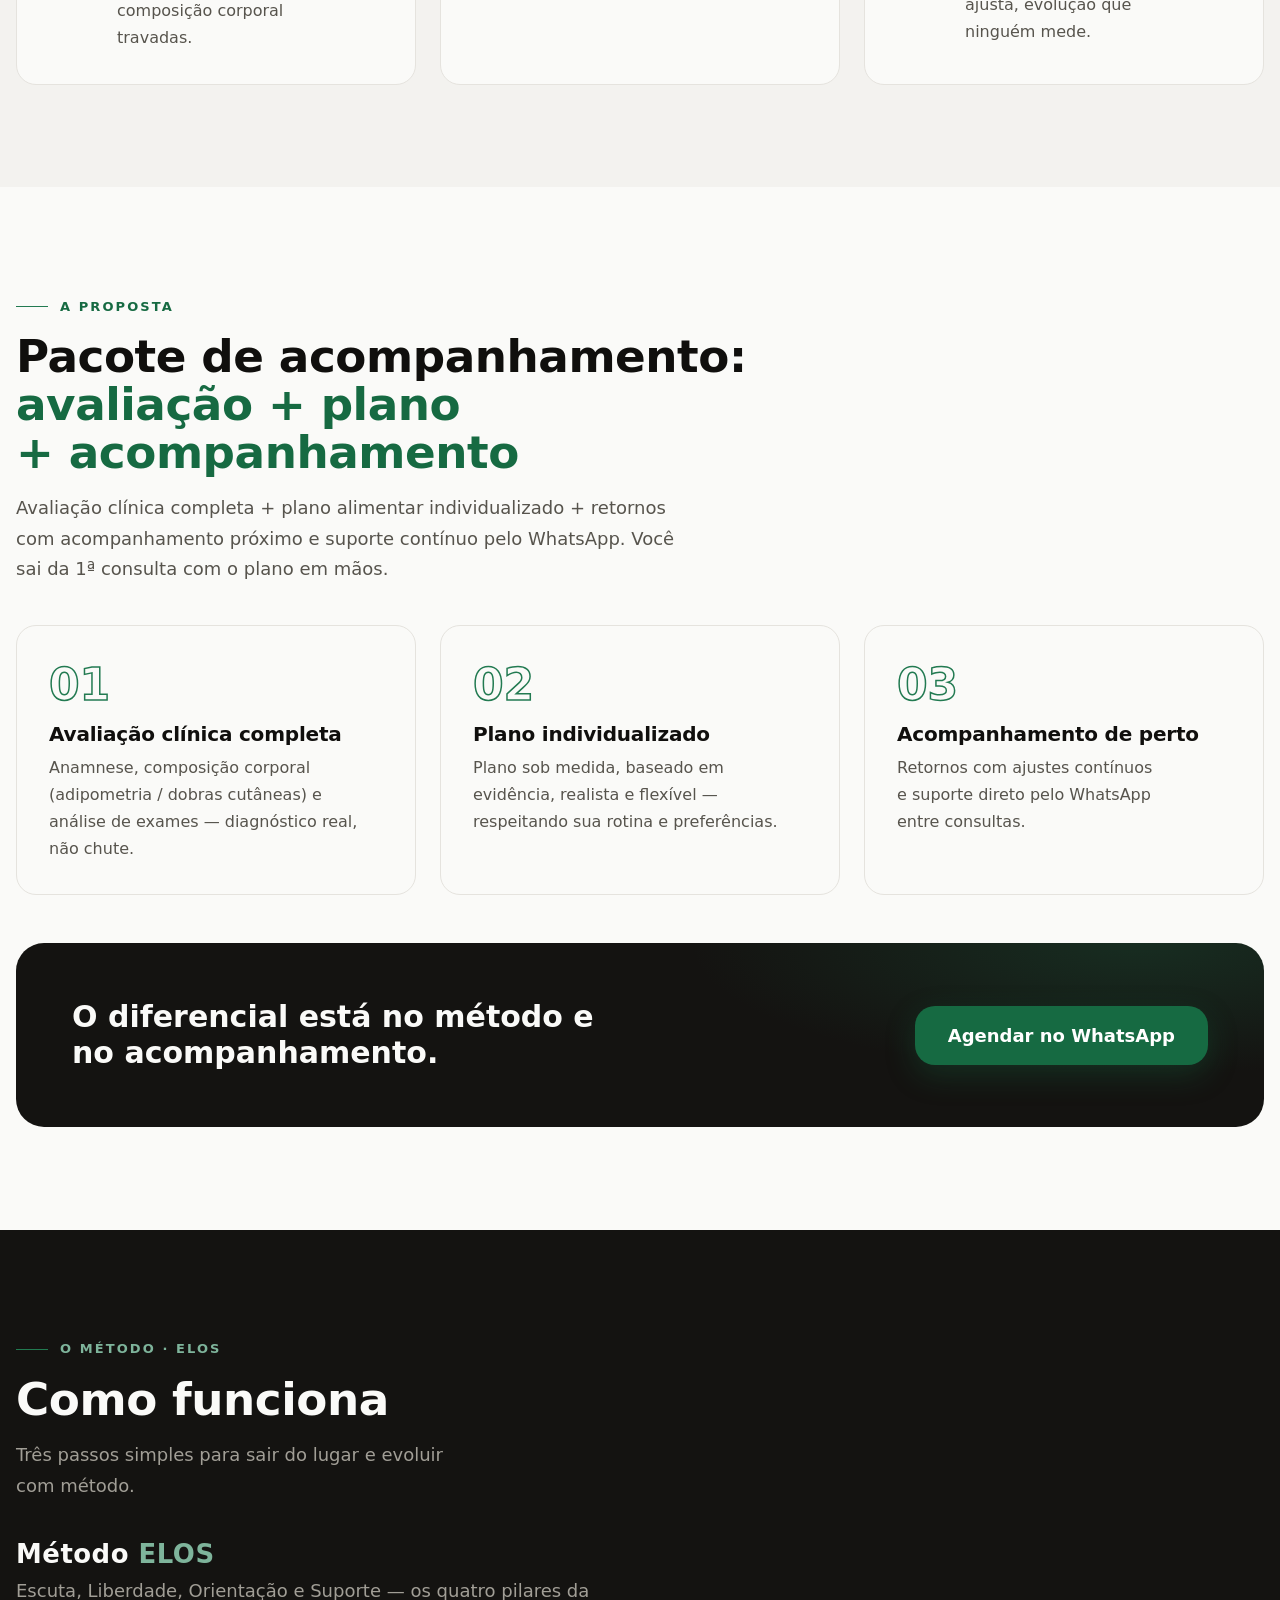
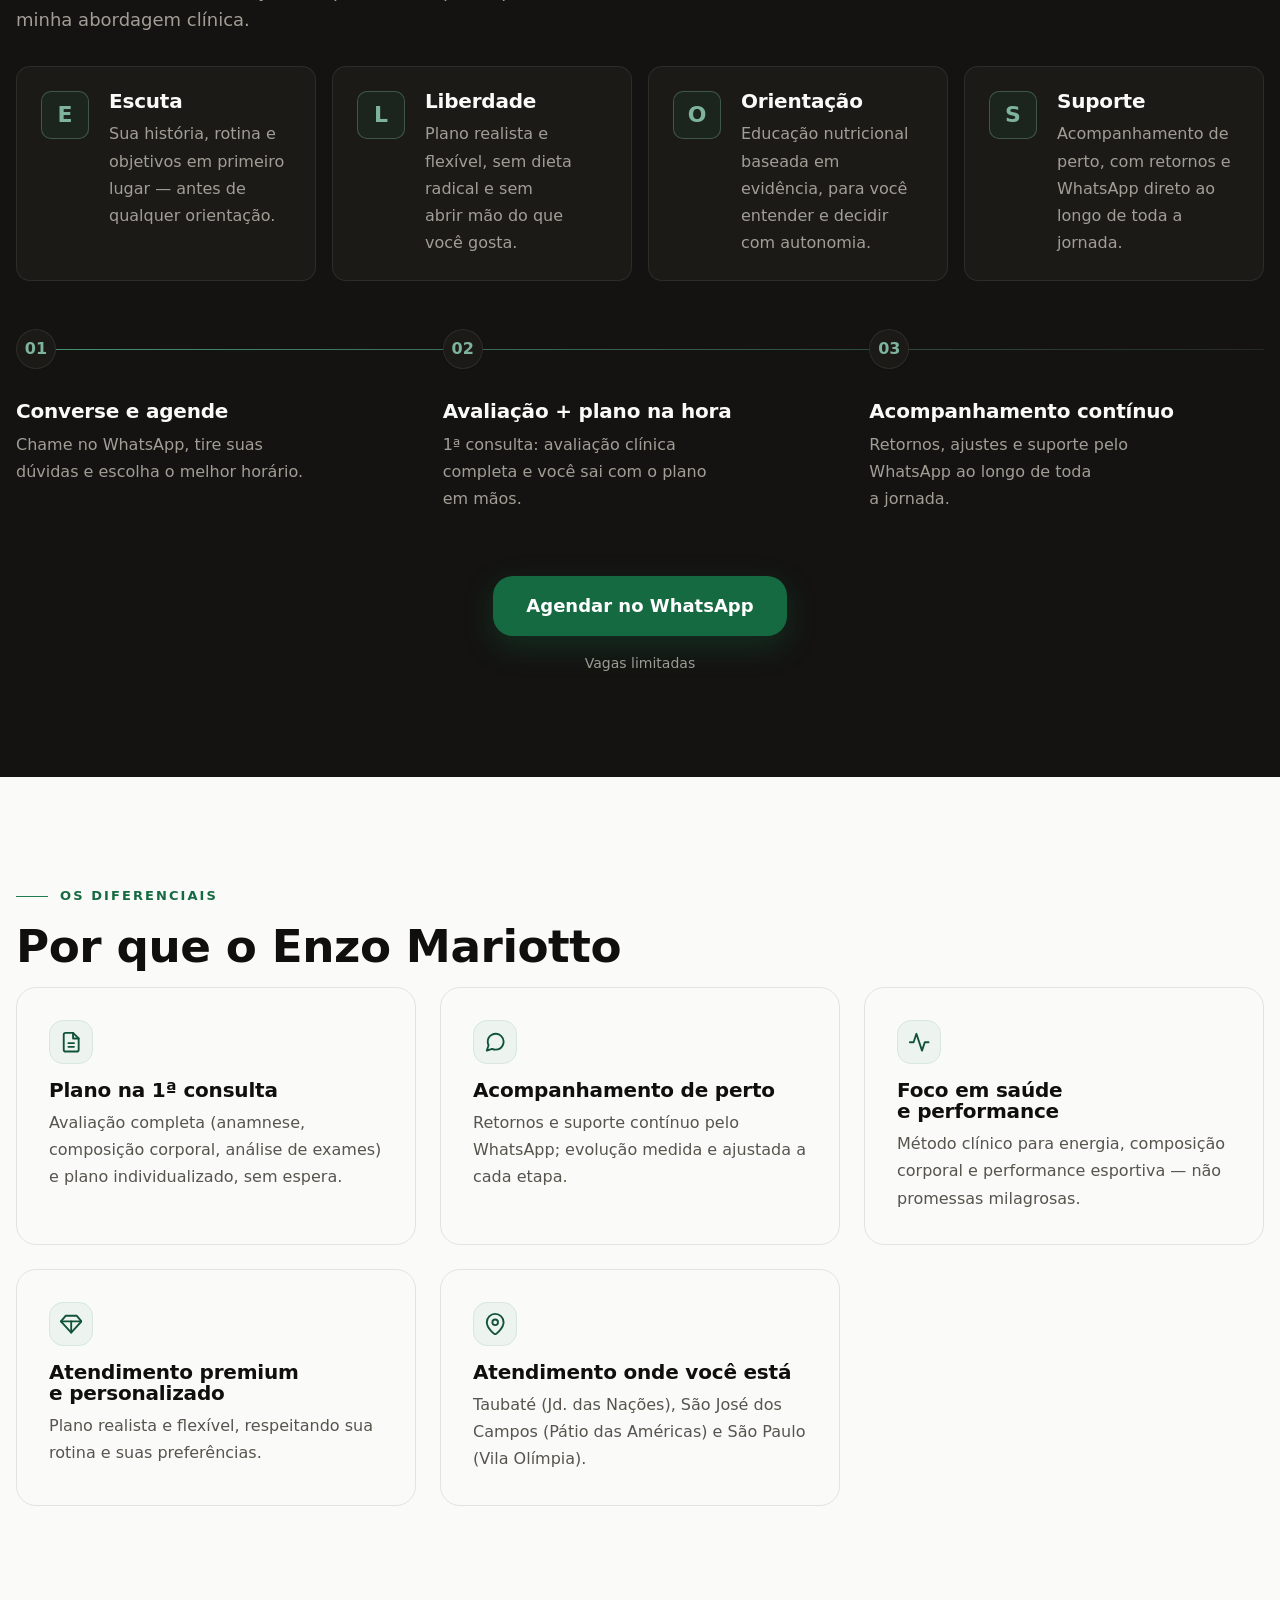
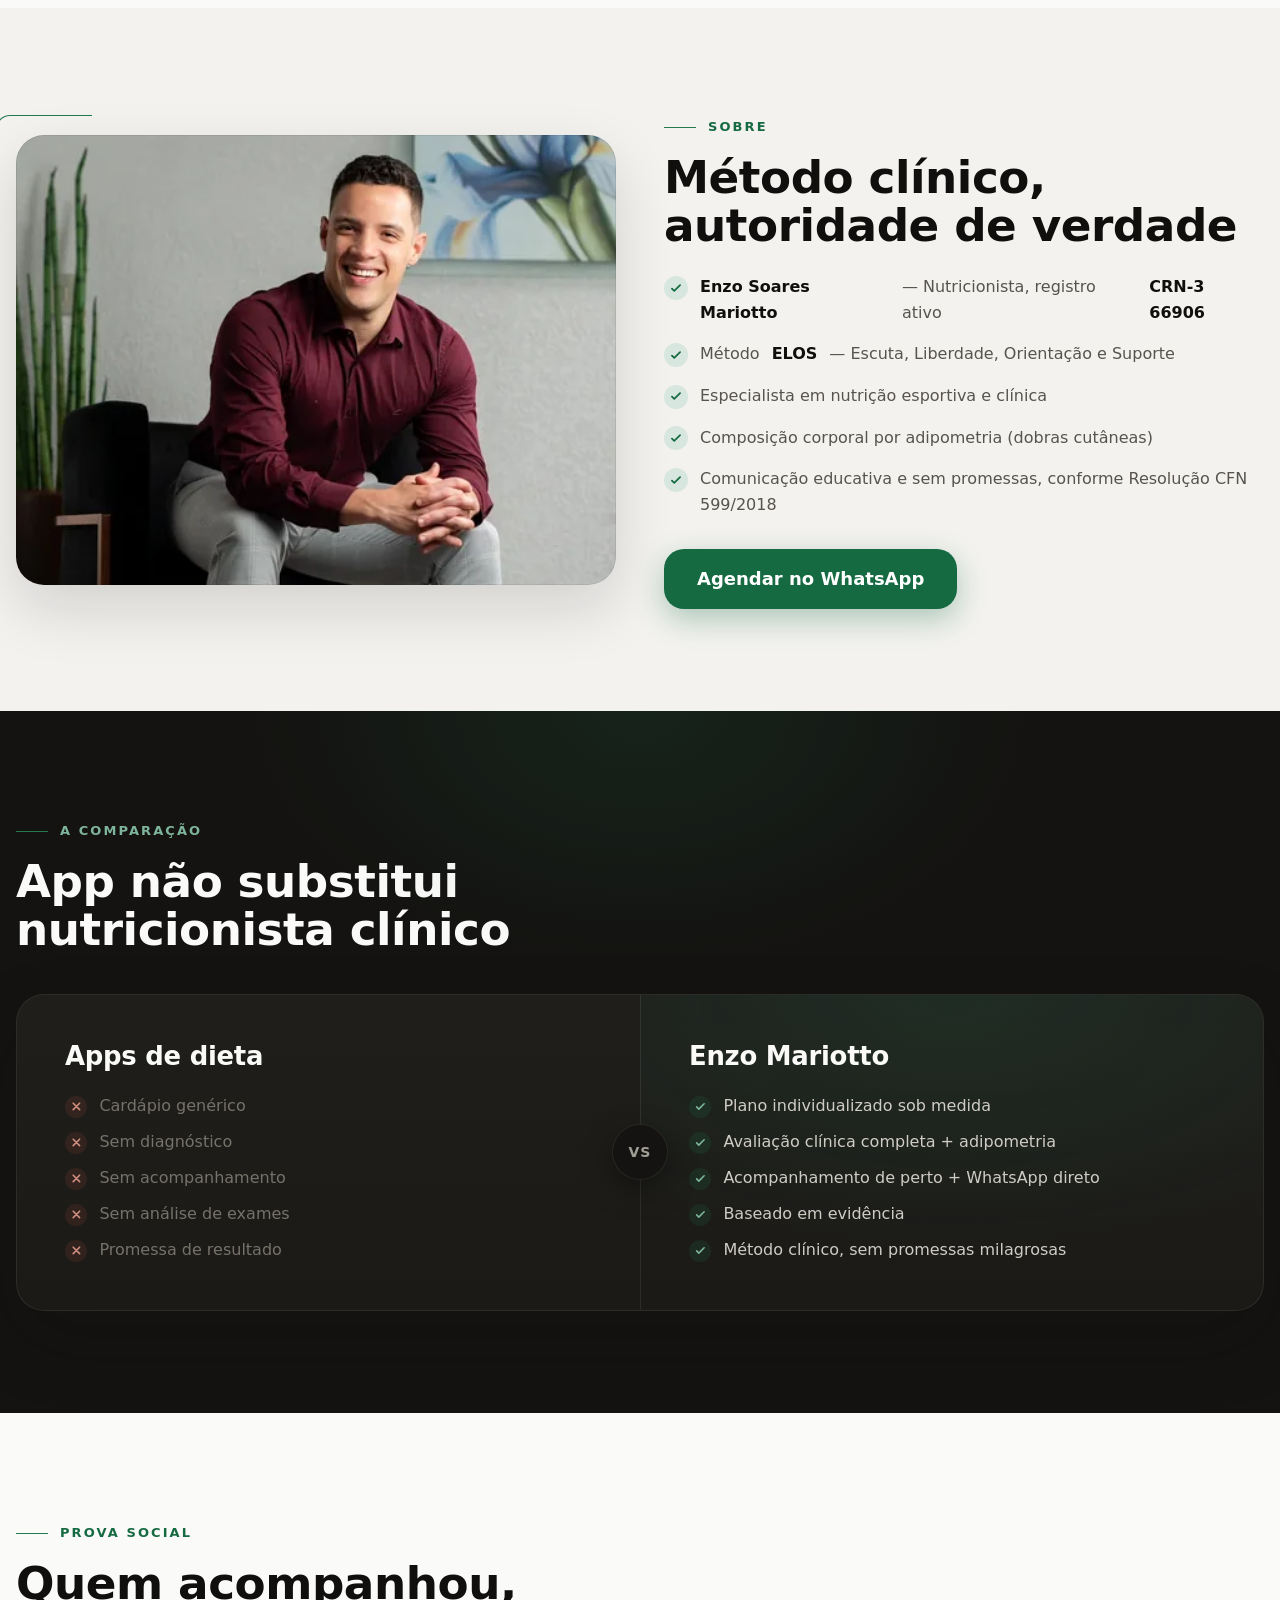
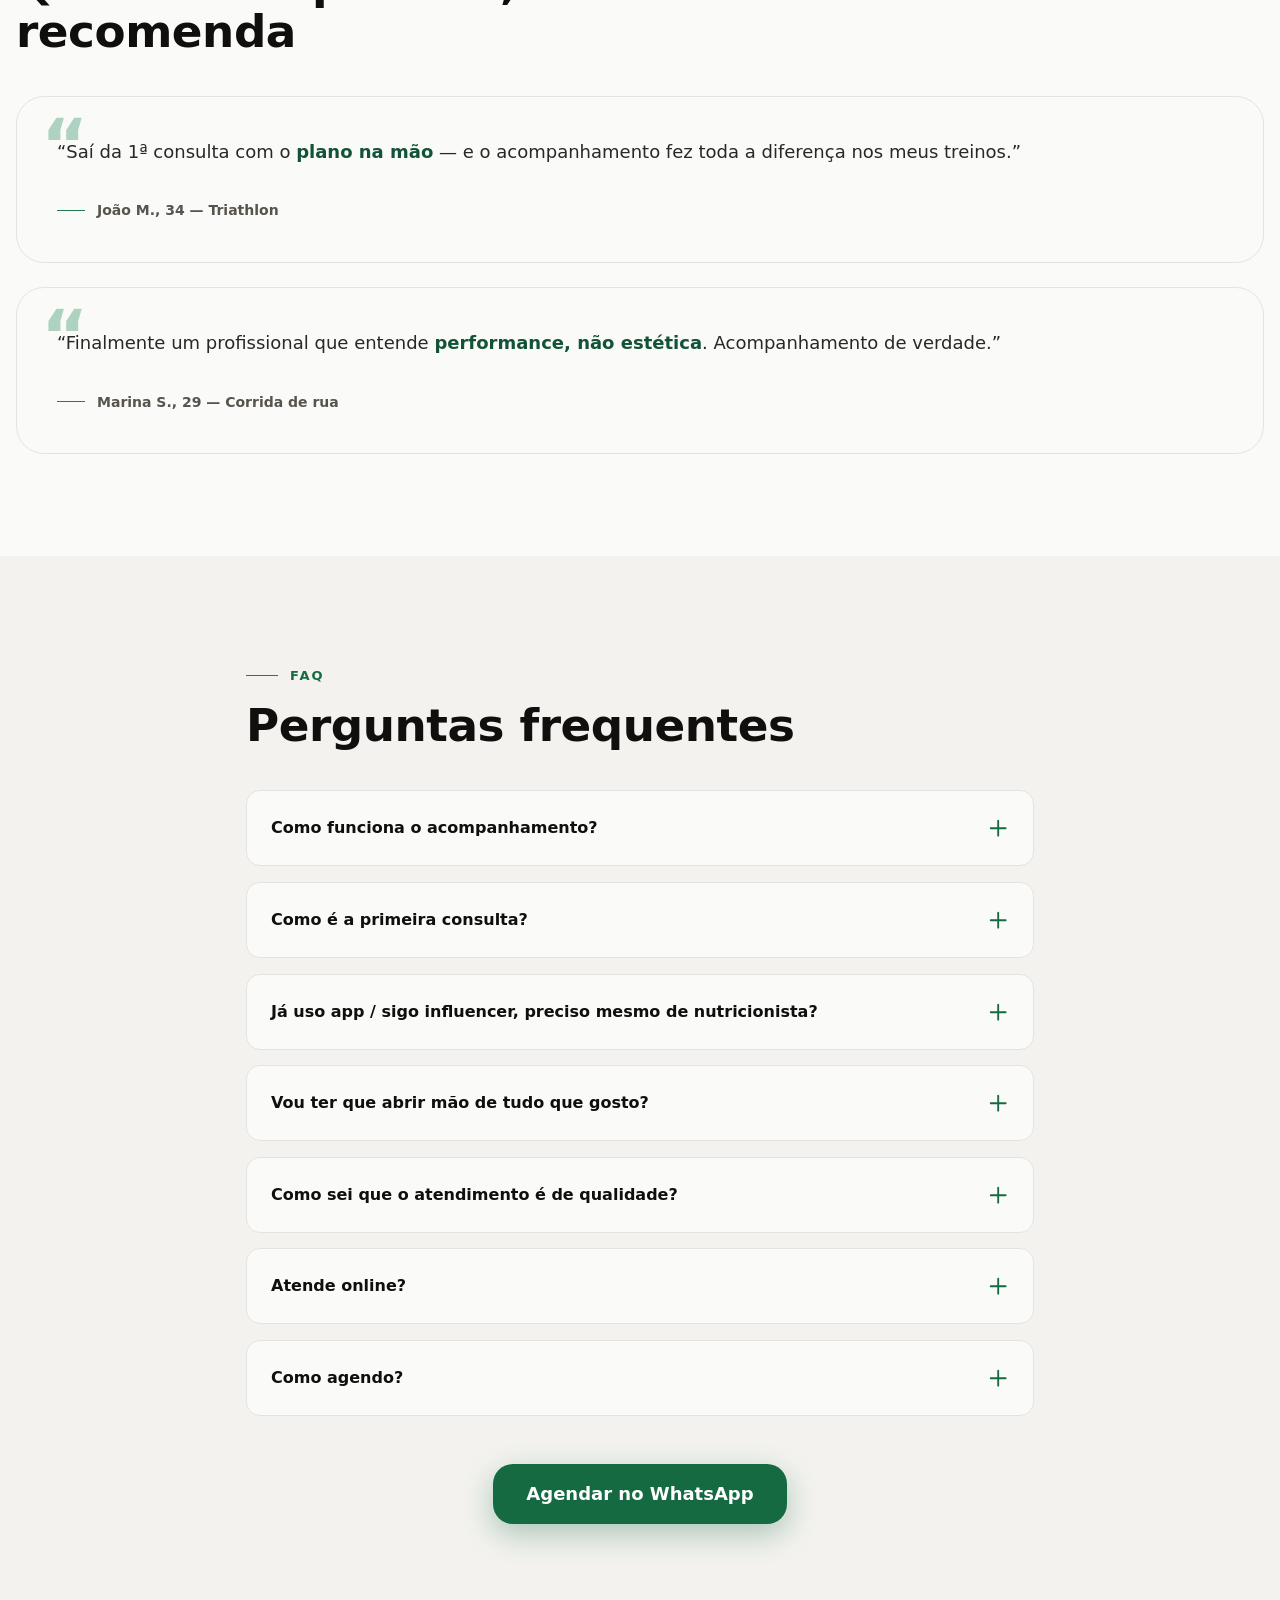
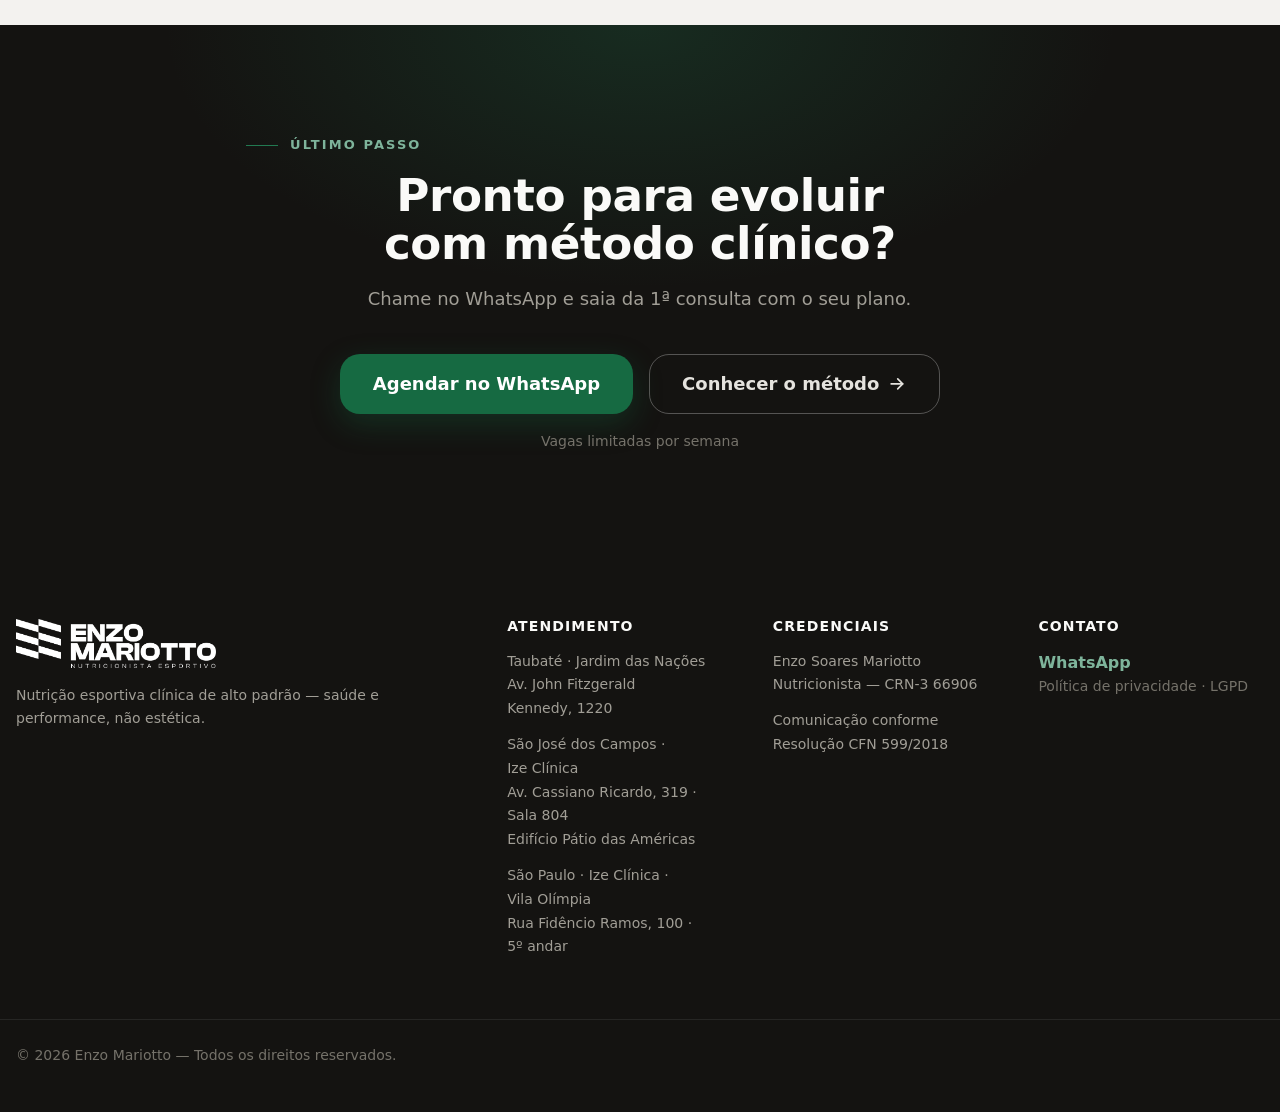
==== commit 7d447f78: "Hero mobile: foto logo abaixo do título, antes das demais informações" ====
--- a/index.html
+++ b/index.html
@@ -275,6 +275,19 @@
     }
     .icon-chip svg { width: 1.35rem; height: 1.35rem; }
     .icon { width: 1.25em; height: 1.25em; flex-shrink: 0; }
+
+    @media (max-width: 1023px) {
+      .hero__grid { grid-template-columns: 1fr; gap: 0; }
+      .hero__content { display: contents; }
+      .hero__eyebrow { order: 1; }
+      .hero__headline { order: 2; }
+      .hero__visual { order: 3; margin-top: 1.5rem; margin-bottom: 1.5rem; }
+      .hero__subheadline { order: 4; }
+      .hero__chips { order: 5; }
+      .hero__actions { order: 6; }
+      .hero__locations { order: 7; }
+      .hero__microcopy { order: 8; }
+    }
 
     @media (min-width: 1024px) {
       .hero__grid { grid-template-columns: 1.05fr 0.85fr; align-items: center; min-height: 78vh; gap: 4.5rem; }
